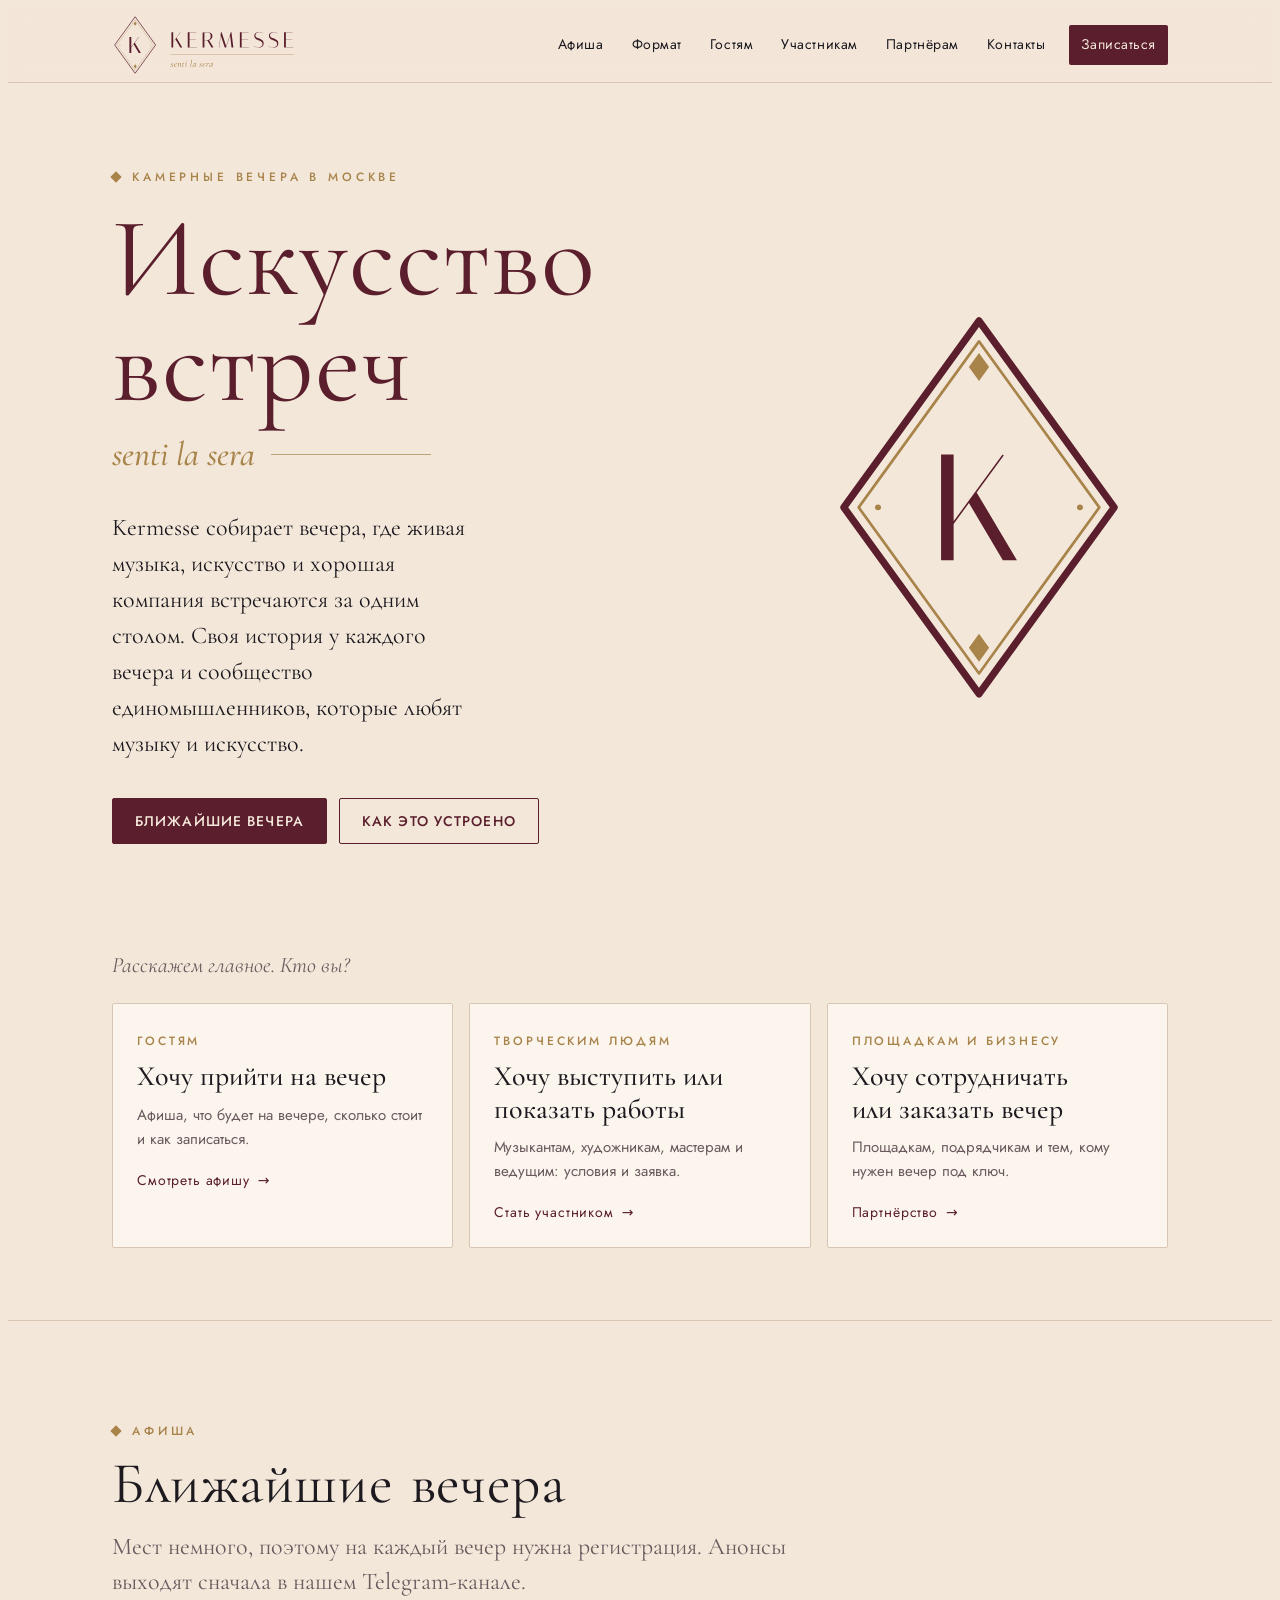
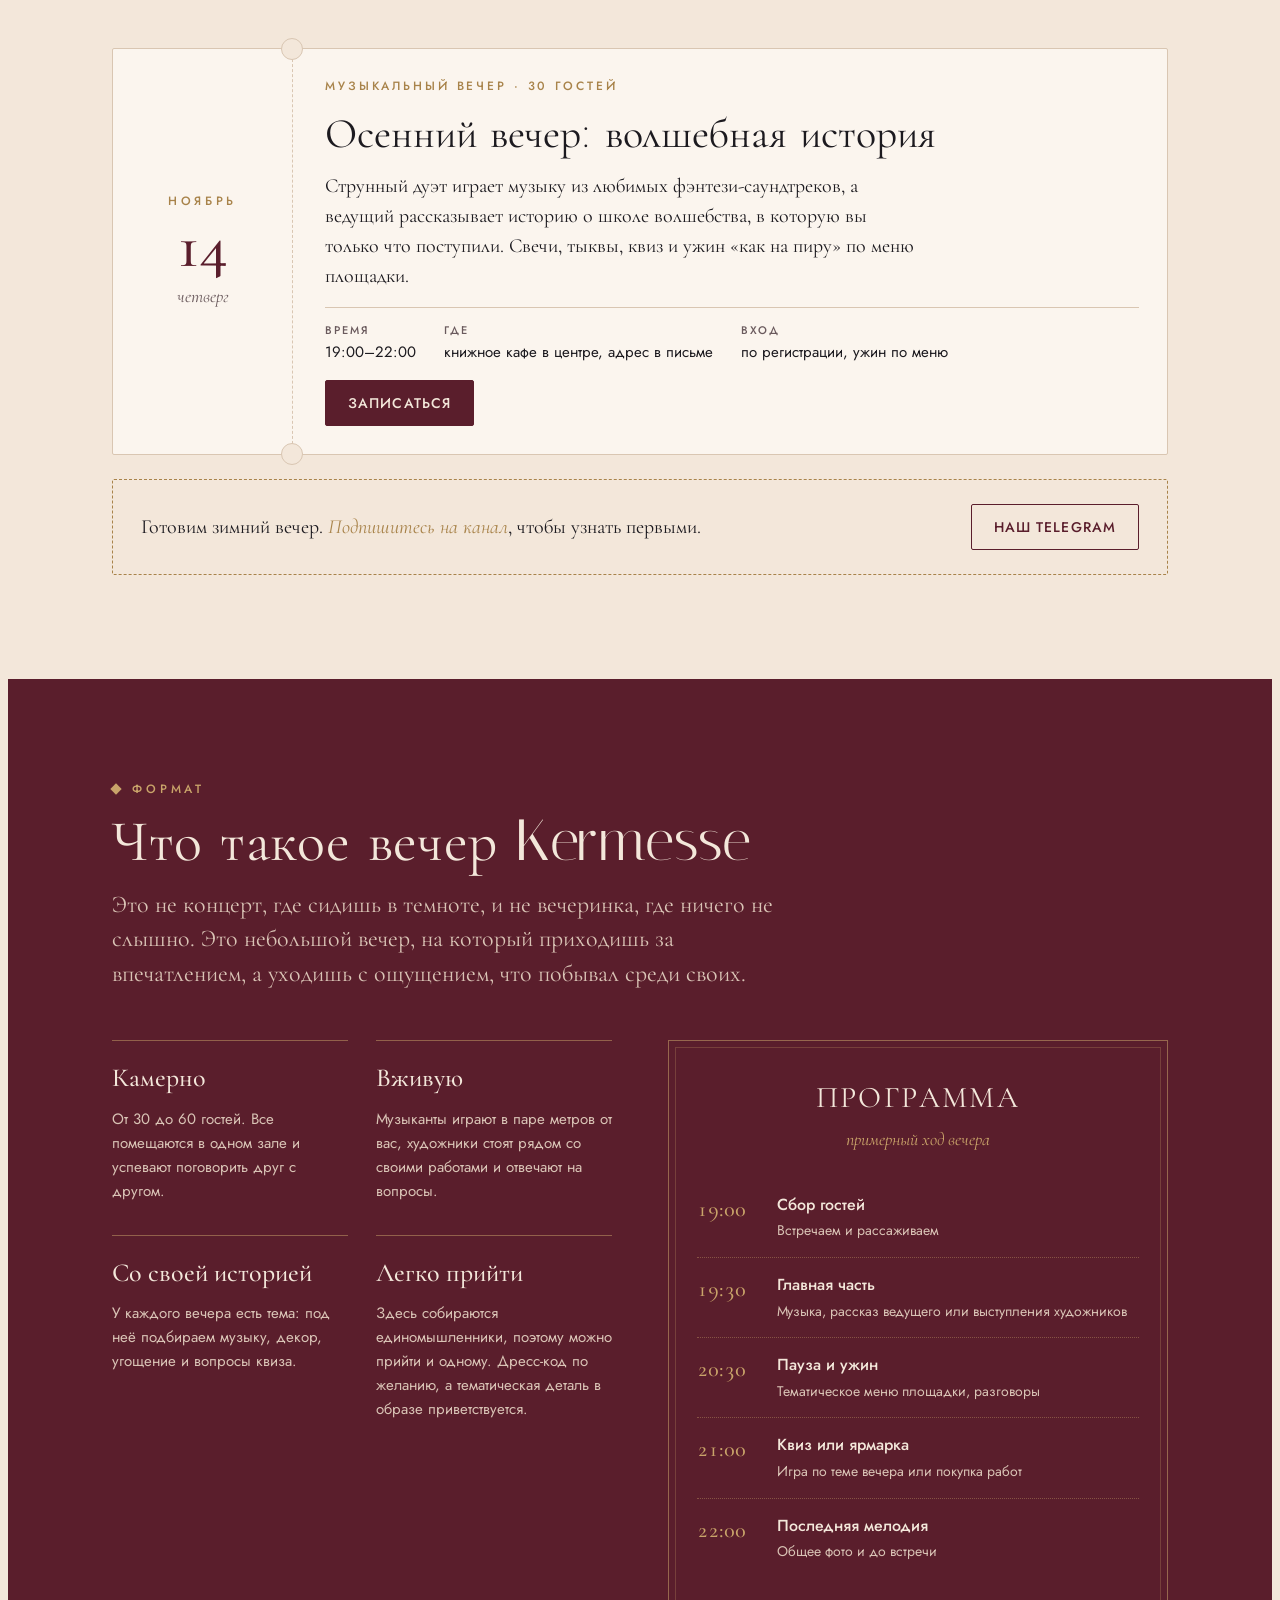
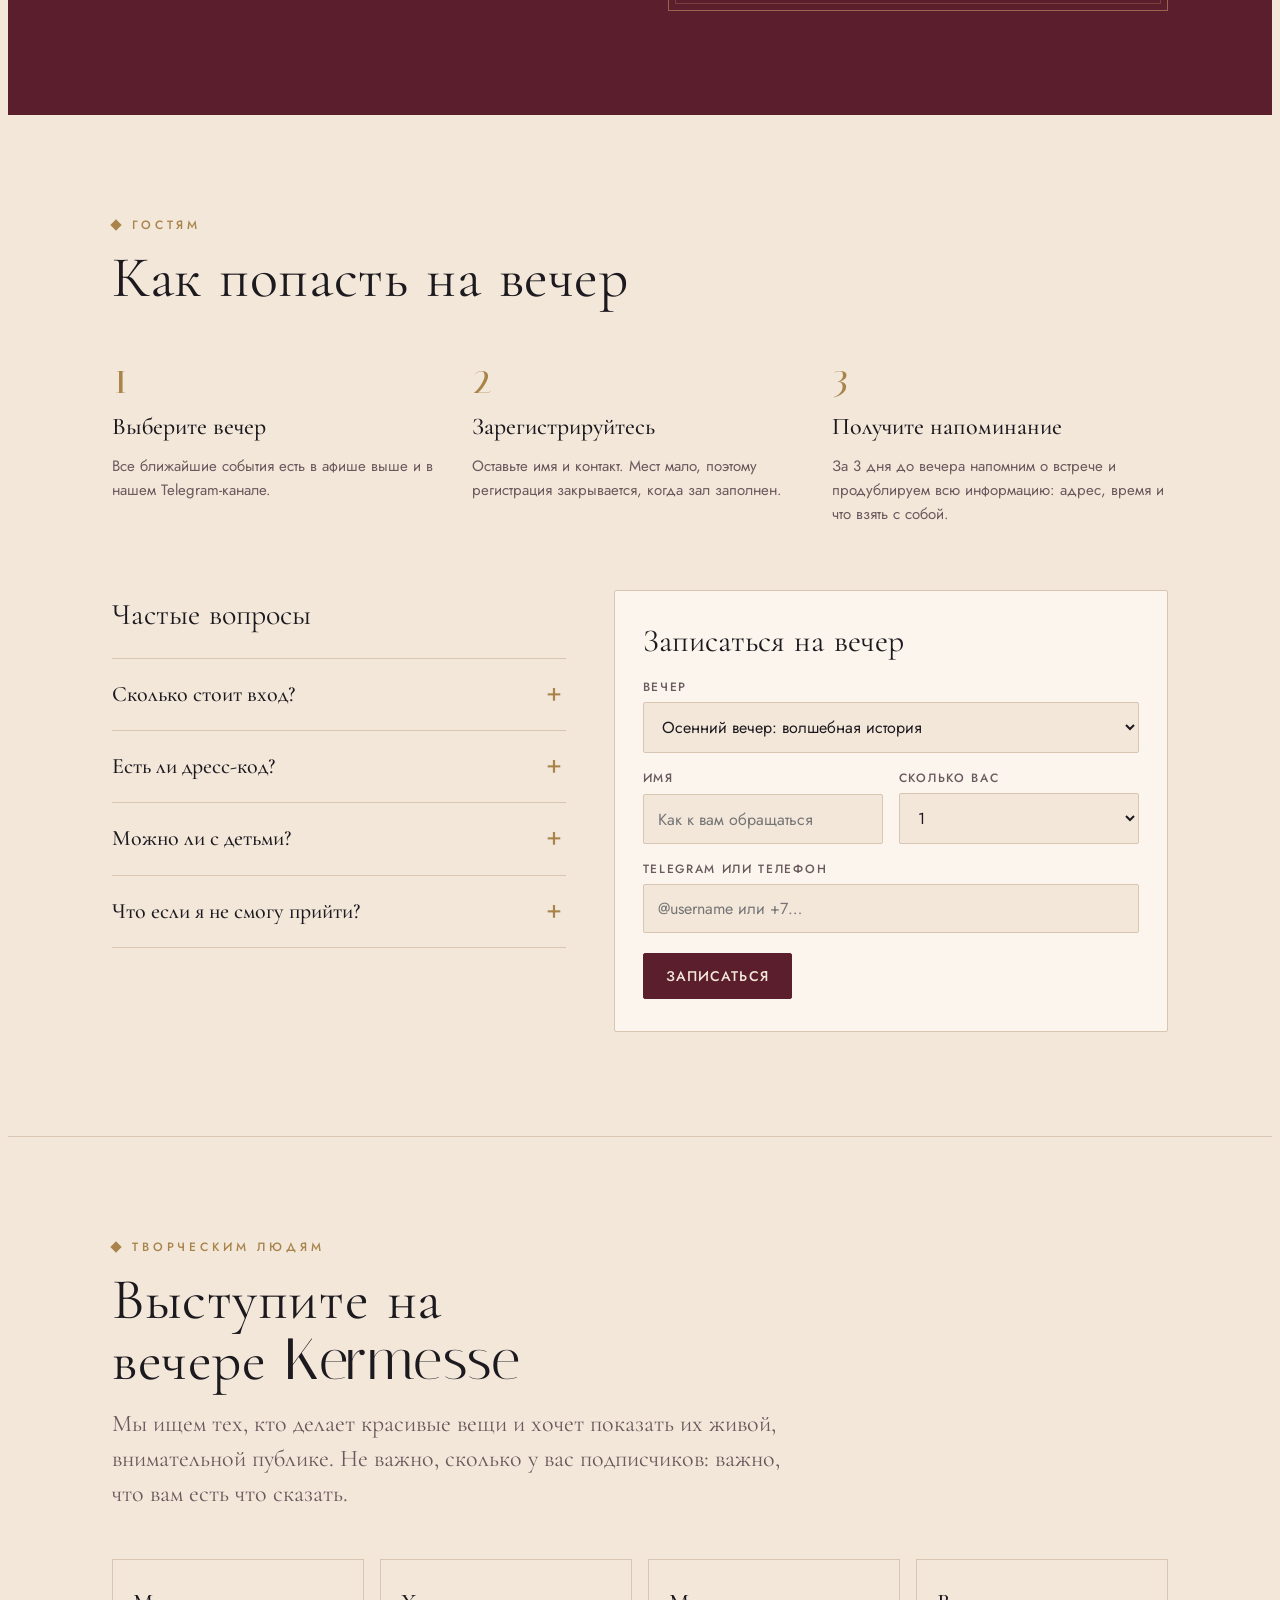
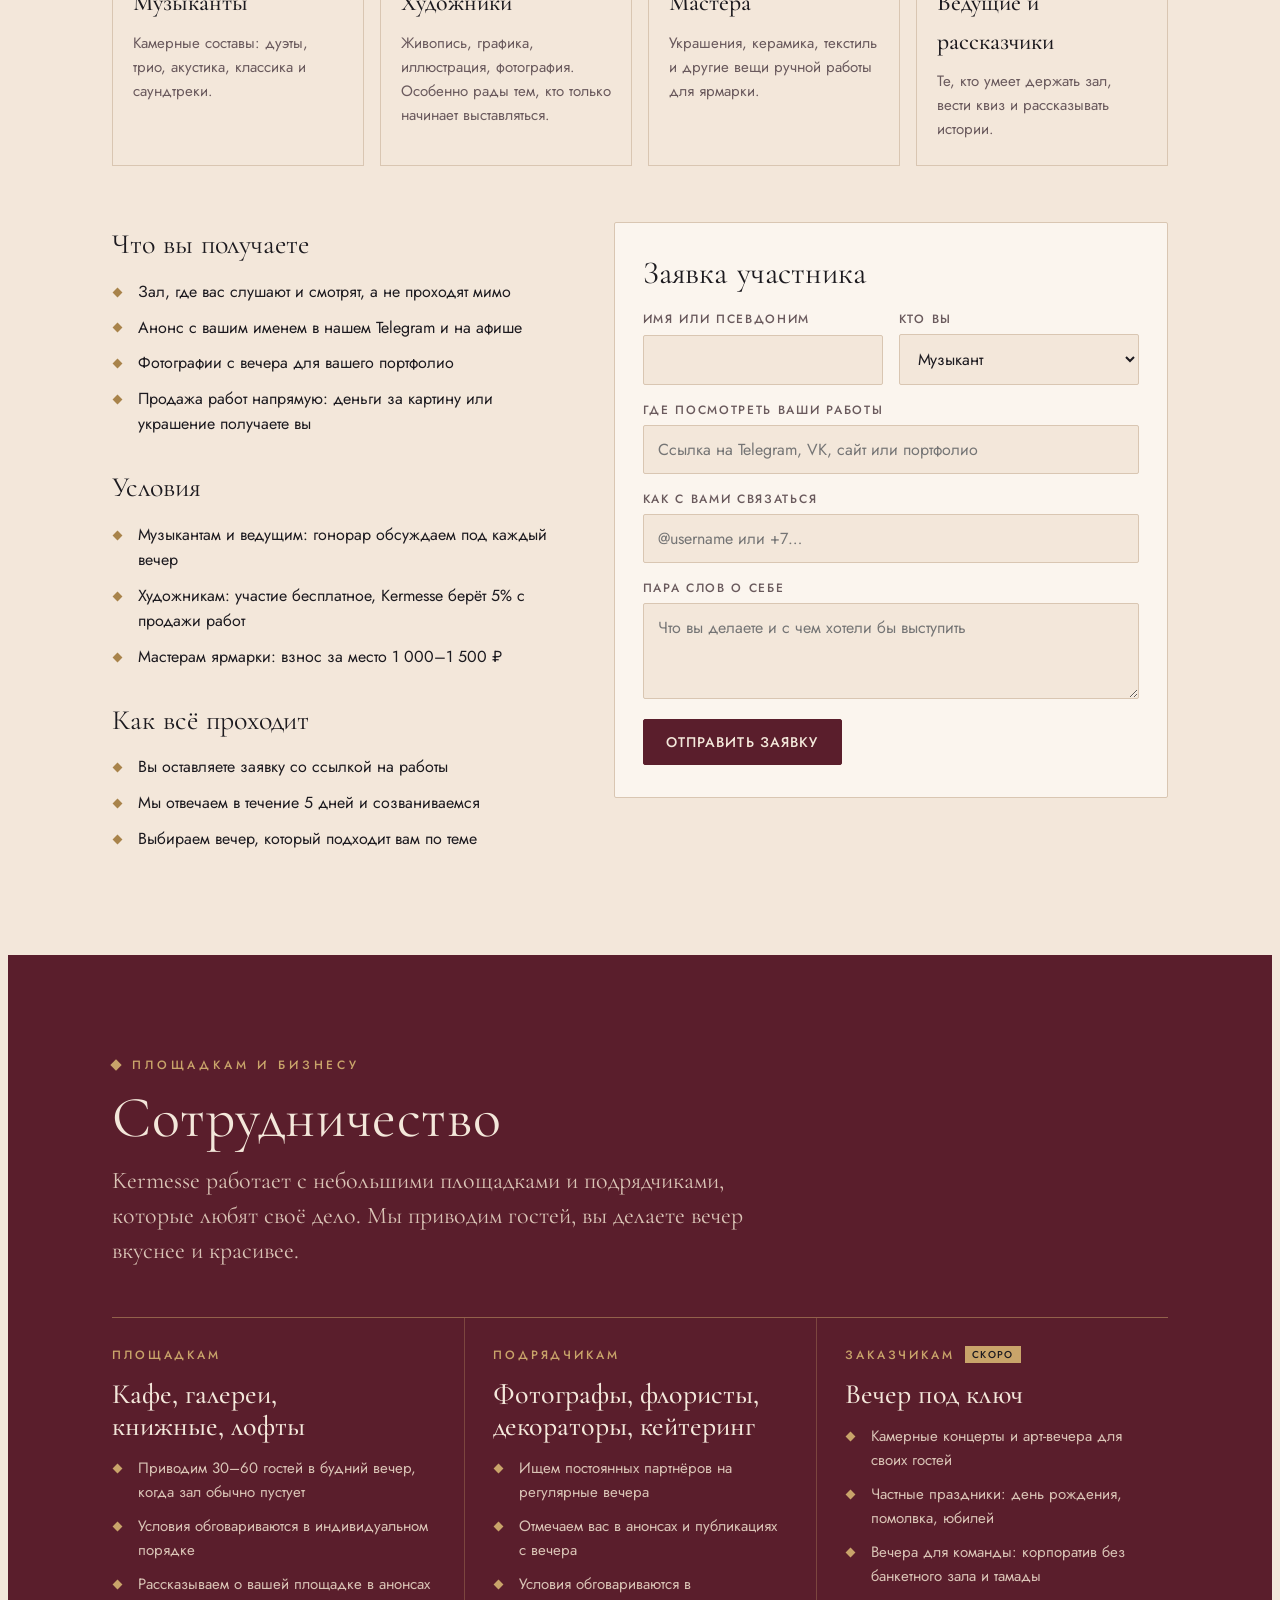
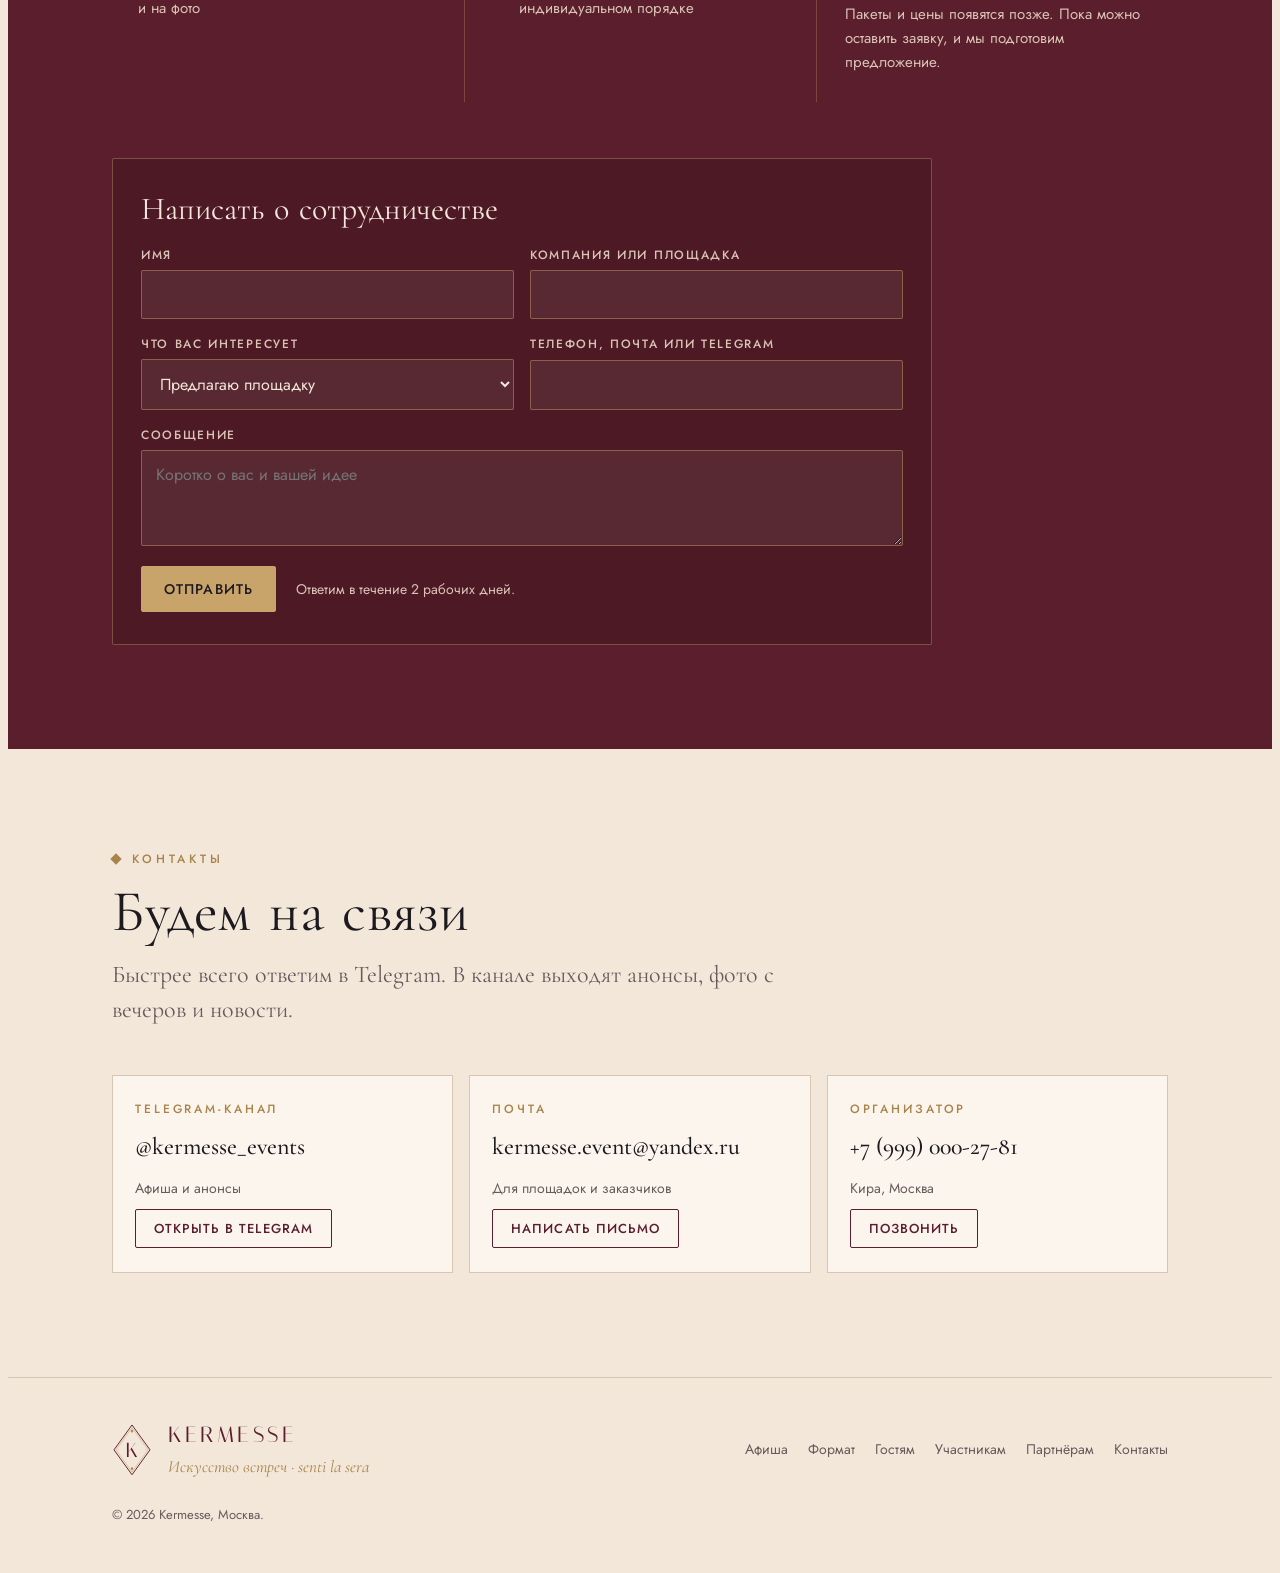
==== index.html @ 821df7b7 "Подключить домен kermesse.ru Co-Authored-By: Claude Opus 5.5 (1M context) <noreply@anthropic.com> Cl" ====
<!doctype html>
<html lang="ru">
<head>
<meta charset="utf-8">
<meta name="viewport" content="width=device-width, initial-scale=1, viewport-fit=cover">
<link rel="icon" type="image/png" href="favicon.png">
<link rel="apple-touch-icon" href="favicon.png">
<meta property="og:title" content="Kermesse — камерные вечера в Москве">
<meta property="og:description" content="Живая музыка, искусство и сообщество единомышленников. Искусство встреч.">
<meta property="og:image" content="https://kermesse.ru/favicon.png">
<link rel="canonical" href="https://kermesse.ru/">
<title>Kermesse — камерные вечера в Москве</title>
<meta name="description" content="Kermesse: камерные вечера музыки и искусства в Москве. Искусство встреч.">
<link rel="preconnect" href="https://fonts.googleapis.com">
<link rel="preconnect" href="https://fonts.gstatic.com" crossorigin>
<link rel="stylesheet" href="https://fonts.googleapis.com/css2?family=Italiana&family=Cormorant+Garamond:ital,wght@0,400;0,500;0,600;1,400;1,500&family=Jost:wght@400;500&display=swap">
<style>
/* Layout: printed evening programme. Champagne paper, bordo bands, gold hairlines; events as tickets; three "doors" for three audiences. */
:root {
  --bg: #F3E7DA;          /* шампань */
  --bg-raised: #FBF5EE;
  --fg: #1C1A1F;          /* графит */
  --muted: #6A5A5D;
  --line: #D9C6B2;
  --accent: #5A1E2C;      /* бордо */
  --accent-fg: #F3E7DA;
  --gold: #A8834A;        /* старое золото */
  --band-bg: #5A1E2C;
  --band-fg: #F3E7DA;
  --band-muted: #D9C3B5;
  --band-gold: #C9A46A;   /* светлое золото */
  --stub-bg: rgba(168, 131, 74, .16);
  --logo-main: #5A1E2C;
  --logo-gold: #A8834A;
  --focus: #A8834A;

  --f-display: "Italiana", "Cormorant Garamond", "Didot", "Bodoni 72", Georgia, serif;
  --f-serif: "Cormorant Garamond", "Garamond", Georgia, serif;
  --f-sans: "Jost", "Futura", "Avenir Next", system-ui, sans-serif;

  --wrap: 1120px;
  --radius: 2px;
}
@media (prefers-color-scheme: dark) {
  :root:not([data-theme="light"]) {
    --bg: #1C1A1F; --bg-raised: #252228; --fg: #F3E7DA; --muted: #B8AAA2; --line: #3B353B;
    --accent: #C9A46A; --accent-fg: #1C1A1F; --gold: #C9A46A;
    --band-bg: #4A1825; --band-fg: #F3E7DA; --band-muted: #D2BBAE; --band-gold: #C9A46A;
    --stub-bg: rgba(201, 164, 106, .16); --logo-main: #F3E7DA; --logo-gold: #C9A46A; --focus: #C9A46A;
    color-scheme: dark;
  }
}
:root[data-theme="dark"] {
  --bg: #1C1A1F; --bg-raised: #252228; --fg: #F3E7DA; --muted: #B8AAA2; --line: #3B353B;
  --accent: #C9A46A; --accent-fg: #1C1A1F; --gold: #C9A46A;
  --band-bg: #4A1825; --band-fg: #F3E7DA; --band-muted: #D2BBAE; --band-gold: #C9A46A;
  --stub-bg: rgba(201, 164, 106, .16); --logo-main: #F3E7DA; --logo-gold: #C9A46A; --focus: #C9A46A;
  color-scheme: dark;
}

* { box-sizing: border-box; }
html { scroll-behavior: smooth; scroll-padding-top: 84px; }
@media (prefers-reduced-motion: reduce) { html { scroll-behavior: auto; } }
body {
  background: var(--bg); color: var(--fg);
  font-family: var(--f-sans); font-size: 16px; line-height: 1.6;
  -webkit-font-smoothing: antialiased;
}
body::before { content: ""; position: fixed; inset: 0 0 auto; height: env(safe-area-inset-top, 0px); z-index: 10; background: var(--bg); }
a { color: inherit; }
:focus-visible { outline: 2px solid var(--focus); outline-offset: 3px; }
h1, h2, h3 { font-weight: 400; margin: 0; text-wrap: balance; }
p { margin: 0; }

.wrap {
  max-width: var(--wrap); margin: 0 auto;
  padding-left: max(16px, env(safe-area-inset-left, 0px));
  padding-right: max(16px, env(safe-area-inset-right, 0px));
}
@media (min-width: 720px) {
  .wrap { padding-left: max(32px, env(safe-area-inset-left, 0px)); padding-right: max(32px, env(safe-area-inset-right, 0px)); }
}

/* --- заглушки --- */
.stub { background: var(--stub-bg); border-bottom: 1px dashed var(--gold); padding: 0 .15em; }
.stub-tag {
  display: inline-block; font: 500 10px/1 var(--f-sans); letter-spacing: .14em; text-transform: uppercase;
  color: var(--gold); border: 1px dashed var(--gold); padding: 4px 6px 3px; vertical-align: middle; white-space: nowrap;
}

/* --- плашка макета --- */
.mock-note { background: var(--fg); color: var(--bg); font-size: 13px; }
.mock-note .wrap { padding-block: 8px; display: flex; gap: 8px 16px; flex-wrap: wrap; align-items: center; justify-content: center; text-align: center; }
.mock-note .stub { color: var(--bg); }

/* --- шапка --- */
.site-head {
  position: sticky; top: env(safe-area-inset-top, 0px); z-index: 20;
  background: color-mix(in srgb, var(--bg) 92%, transparent);
  backdrop-filter: blur(8px); -webkit-backdrop-filter: blur(8px);
  border-bottom: 1px solid var(--line);
}
.site-head .wrap { display: flex; align-items: center; justify-content: space-between; gap: 16px; padding-block: 6px; }
.brand { display: flex; align-items: center; gap: 12px; text-decoration: none; }
.brand .brand-logo { height: 62px; width: auto; display: block; flex: none; }
@media (max-width: 480px) { .brand .brand-logo { height: 50px; } }
.brand-word { font-family: var(--f-display); font-size: 20px; letter-spacing: .16em; color: var(--logo-main); }
.nav { display: flex; gap: 4px; align-items: center; }
.nav a {
  text-decoration: none; font-size: 14px; letter-spacing: .04em; padding: 8px 12px; color: var(--fg);
  border-bottom: 1px solid transparent;
}
.nav a:hover { border-bottom-color: var(--gold); }
.nav .nav-cta { background: var(--accent); color: var(--accent-fg); margin-left: 8px; border-radius: var(--radius); }
.nav .nav-cta:hover { border-bottom-color: transparent; filter: brightness(1.08); }
.nav-toggle {
  display: none; background: none; border: 1px solid var(--line); color: var(--fg);
  font: 500 13px var(--f-sans); letter-spacing: .1em; text-transform: uppercase; padding: 8px 12px; border-radius: var(--radius); cursor: pointer;
}
@media (max-width: 880px) {
  .nav-toggle { display: block; }
  .nav {
    display: none; position: absolute; left: 0; right: 0; top: 100%;
    flex-direction: column; align-items: stretch; gap: 0;
    background: var(--bg); border-bottom: 1px solid var(--line);
    padding: 8px max(16px, env(safe-area-inset-right, 0px)) 16px max(16px, env(safe-area-inset-left, 0px));
  }
  .nav.open { display: flex; }
  .nav a { padding: 12px 4px; border-bottom: 1px solid var(--line); font-size: 16px; }
  .nav .nav-cta { margin: 12px 0 0; text-align: center; border-bottom: 0; }
}

/* --- кнопки --- */
.btn {
  display: inline-flex; align-items: center; justify-content: center; gap: 8px;
  font: 500 14px/1 var(--f-sans); letter-spacing: .08em; text-transform: uppercase; text-decoration: none;
  padding: 15px 22px; border-radius: var(--radius); cursor: pointer; border: 1px solid var(--accent);
  background: var(--accent); color: var(--accent-fg); transition: filter .2s, background .2s;
}
.btn:hover { filter: brightness(1.1); }
.btn.ghost { background: transparent; color: var(--accent); }
.btn.ghost:hover { background: var(--stub-bg); filter: none; }
.band .btn { background: var(--band-gold); border-color: var(--band-gold); color: #1C1A1F; }
.band .btn.ghost { background: transparent; color: var(--band-fg); border-color: var(--band-gold); }

/* --- общие элементы секций --- */
section { padding-block: 72px; }
@media (min-width: 720px) { section { padding-block: 104px; } }
.eyebrow {
  display: flex; align-items: center; gap: 12px;
  font: 500 12px/1 var(--f-sans); letter-spacing: .32em; text-transform: uppercase; color: var(--gold);
}
.eyebrow::before { content: ""; width: 8px; height: 8px; background: currentColor; transform: rotate(45deg); flex: none; }
.band .eyebrow { color: var(--band-gold); }
.sec-head { display: grid; gap: 16px; max-width: 720px; margin-bottom: 48px; }
.sec-head h2 { font-family: var(--f-display); font-size: clamp(36px, 6vw, 58px); line-height: 1.05; letter-spacing: .01em; }
.lead { font-family: var(--f-serif); font-size: clamp(20px, 2.4vw, 24px); line-height: 1.45; color: var(--muted); max-width: 62ch; }
.band .lead { color: var(--band-muted); }
.band { background: var(--band-bg); color: var(--band-fg); }

/* --- герой --- */
.hero { padding-block: 56px 72px; position: relative; overflow: hidden; }
@media (min-width: 720px) { .hero { padding-block: 88px 104px; } }
.hero .wrap { display: grid; grid-template-columns: minmax(0, 1.25fr) minmax(0, .75fr); gap: 48px; align-items: center; }
@media (max-width: 800px) { .hero .wrap { grid-template-columns: minmax(0, 1fr); } .hero-mark { order: -1; max-width: 150px; } }
.hero h1 {
  font-family: var(--f-display); font-size: clamp(52px, 10vw, 112px); line-height: .95; letter-spacing: .01em; color: var(--logo-main);
}
.hero .sub {
  font-family: var(--f-serif); font-style: italic; font-weight: 500; font-size: clamp(24px, 3.2vw, 34px);
  color: var(--gold); margin-top: 12px; display: flex; align-items: center; gap: 16px;
}
.hero .sub::after { content: ""; height: 1px; background: var(--gold); flex: 1; max-width: 160px; opacity: .7; }
.hero .intro { margin-top: 28px; font-family: var(--f-serif); font-size: clamp(20px, 2.3vw, 24px); line-height: 1.5; max-width: 34ch; }
.hero .actions { display: flex; flex-wrap: wrap; gap: 12px; margin-top: 36px; }
.hero-mark { justify-self: center; width: 100%; max-width: 300px; }
.hero-mark svg { width: 100%; height: auto; display: block; }
.hero-mark .glow { animation: glow 4.5s ease-in-out infinite; transform-origin: center; }
@keyframes glow { 0%, 100% { opacity: 1; } 50% { opacity: .45; } }
@media (prefers-reduced-motion: reduce) { .hero-mark .glow { animation: none; } }
.since { text-align: center; font: 500 11px var(--f-sans); letter-spacing: .42em; text-transform: uppercase; color: var(--gold); margin-top: 8px; }

/* --- три двери --- */
.doors { padding-block: 0 72px; }
.doors-title { font-family: var(--f-serif); font-style: italic; font-size: 22px; color: var(--muted); margin-bottom: 20px; }
.door-grid { display: grid; grid-template-columns: repeat(3, minmax(0, 1fr)); gap: 16px; }
@media (max-width: 860px) { .door-grid { grid-template-columns: minmax(0, 1fr); } }
.door {
  display: grid; gap: 10px; align-content: start; text-decoration: none; padding: 28px 24px 24px;
  background: var(--bg-raised); border: 1px solid var(--line); border-radius: var(--radius);
  transition: border-color .2s, transform .2s;
}
.door:hover { border-color: var(--gold); transform: translateY(-2px); }
@media (prefers-reduced-motion: reduce) { .door:hover { transform: none; } }
.door .who { font: 500 12px var(--f-sans); letter-spacing: .24em; text-transform: uppercase; color: var(--gold); }
.door h3 { font-family: var(--f-serif); font-weight: 500; font-size: 28px; line-height: 1.15; }
.door p { color: var(--muted); font-size: 15px; }
.door .go { margin-top: 8px; font-size: 14px; letter-spacing: .06em; color: var(--accent); display: flex; align-items: center; gap: 8px; }
.door .go::after { content: "→"; transition: transform .2s; }
.door:hover .go::after { transform: translateX(4px); }

/* --- афиша --- */
.events { display: grid; gap: 24px; }
.ticket {
  display: grid; grid-template-columns: 180px minmax(0, 1fr); background: var(--bg-raised);
  border: 1px solid var(--line); border-radius: var(--radius); position: relative;
}
.ticket-date {
  border-right: 1px dashed var(--line); padding: 28px 20px; display: grid; align-content: center; justify-items: center; gap: 4px; text-align: center;
  position: relative;
}
.ticket-date::before, .ticket-date::after {
  content: ""; position: absolute; right: -11px; width: 20px; height: 20px; border-radius: 50%;
  background: var(--bg); border: 1px solid var(--line);
}
.ticket-date::before { top: -11px; } .ticket-date::after { bottom: -11px; }
.ticket-date .month { font: 500 12px var(--f-sans); letter-spacing: .3em; text-transform: uppercase; color: var(--gold); }
.ticket-date .day { font-family: var(--f-serif); font-weight: 500; font-size: 64px; line-height: 1; color: var(--logo-main); }
.ticket-date .wd { font-family: var(--f-serif); font-style: italic; font-size: 18px; color: var(--muted); }
.ticket-body { padding: 28px 28px 28px 32px; display: grid; gap: 16px; min-width: 0; }
.ticket-kind { font: 500 12px var(--f-sans); letter-spacing: .24em; text-transform: uppercase; color: var(--gold); display: flex; gap: 12px; flex-wrap: wrap; align-items: center; }
.ticket h3 { font-family: var(--f-display); font-size: clamp(30px, 4vw, 42px); line-height: 1.05; }
.ticket .desc { font-family: var(--f-serif); font-size: 20px; line-height: 1.5; max-width: 60ch; }
.facts { display: flex; flex-wrap: wrap; gap: 8px 28px; margin: 0; padding: 14px 0 0; border-top: 1px solid var(--line); }
.facts div { display: grid; gap: 2px; }
.facts dt { font: 500 11px var(--f-sans); letter-spacing: .18em; text-transform: uppercase; color: var(--muted); }
.facts dd { margin: 0; font-size: 15px; }
.ticket .actions { display: flex; flex-wrap: wrap; gap: 12px; align-items: center; }
@media (max-width: 640px) {
  .ticket { grid-template-columns: minmax(0, 1fr); }
  .ticket-date { border-right: 0; border-bottom: 1px dashed var(--line); grid-auto-flow: column; justify-content: start; gap: 12px; padding: 18px 20px; align-items: baseline; }
  .ticket-date::before, .ticket-date::after { right: auto; top: auto; bottom: -11px; }
  .ticket-date::before { left: -11px; } .ticket-date::after { right: -11px; }
  .ticket-date .day { font-size: 44px; }
  .ticket-body { padding: 22px 20px; }
}
.soon {
  display: flex; flex-wrap: wrap; gap: 16px 24px; align-items: center; justify-content: space-between;
  padding: 24px 28px; border: 1px dashed var(--gold); border-radius: var(--radius);
}
.soon p { font-family: var(--f-serif); font-size: 20px; }
.soon em { color: var(--gold); }

/* --- формат --- */
.format-grid { display: grid; grid-template-columns: minmax(0, 1fr) minmax(0, 1fr); gap: 56px; align-items: start; }
@media (max-width: 860px) { .format-grid { grid-template-columns: minmax(0, 1fr); gap: 48px; } }
.traits { display: grid; grid-template-columns: repeat(2, minmax(0, 1fr)); gap: 32px 28px; }
@media (max-width: 520px) { .traits { grid-template-columns: minmax(0, 1fr); } }
.trait { display: grid; gap: 8px; align-content: start; padding-top: 16px; border-top: 1px solid rgba(201, 164, 106, .5); }
.trait h3 { font-family: var(--f-serif); font-weight: 500; font-size: 26px; color: var(--band-fg); }
.trait p { color: var(--band-muted); font-size: 15px; }
.programme { border: 1px solid rgba(201, 164, 106, .55); padding: 32px 28px; position: relative; }
.programme::before { content: ""; position: absolute; inset: 6px; border: 1px solid rgba(201, 164, 106, .25); pointer-events: none; }
.programme h3 { font-family: var(--f-display); font-size: 30px; letter-spacing: .08em; text-align: center; color: var(--band-fg); }
.programme .hint { text-align: center; font-family: var(--f-serif); font-style: italic; color: var(--band-gold); margin: 4px 0 24px; font-size: 18px; }
.programme ol { list-style: none; margin: 0; padding: 0; display: grid; gap: 0; }
.programme li { display: grid; grid-template-columns: 64px minmax(0, 1fr); gap: 16px; padding: 14px 0; border-bottom: 1px dotted rgba(201, 164, 106, .4); }
.programme li:last-child { border-bottom: 0; }
.programme time { font-family: var(--f-serif); font-weight: 500; font-size: 22px; color: var(--band-gold); font-variant-numeric: tabular-nums; }
.programme b { font-weight: 500; display: block; }
.programme span { color: var(--band-muted); font-size: 14px; }

/* --- шаги и FAQ --- */
.steps { display: grid; grid-template-columns: repeat(3, minmax(0, 1fr)); gap: 24px; counter-reset: step; list-style: none; padding: 0; margin: 0 0 64px; }
@media (max-width: 760px) { .steps { grid-template-columns: minmax(0, 1fr); } }
.steps li { counter-increment: step; display: grid; gap: 8px; align-content: start; }
.steps li::before {
  content: counter(step); font-family: var(--f-display); font-size: 44px; line-height: 1; color: var(--gold);
}
.steps h3 { font-family: var(--f-serif); font-weight: 500; font-size: 24px; }
.steps p { color: var(--muted); font-size: 15px; }
.faq { display: grid; border-top: 1px solid var(--line); max-width: 820px; }
.faq details { border-bottom: 1px solid var(--line); }
.faq summary {
  cursor: pointer; list-style: none; padding: 18px 40px 18px 0; position: relative;
  font-family: var(--f-serif); font-weight: 500; font-size: 22px;
}
.faq summary::-webkit-details-marker { display: none; }
.faq summary::after { content: "+"; position: absolute; right: 4px; top: 14px; font: 400 26px var(--f-sans); color: var(--gold); transition: transform .2s; }
.faq details[open] summary::after { transform: rotate(45deg); }
.faq details p { padding: 0 0 20px; color: var(--muted); max-width: 64ch; }

/* --- формы --- */
.form-card { background: var(--bg-raised); border: 1px solid var(--line); border-radius: var(--radius); padding: 32px 28px; display: grid; gap: 20px; }
@media (max-width: 520px) { .form-card { padding: 24px 18px; } }
.band .form-card { background: rgba(0, 0, 0, .14); border-color: rgba(201, 164, 106, .4); }
.form-card h3 { font-family: var(--f-display); font-size: 32px; line-height: 1.1; }
.form-card .note { font-size: 14px; color: var(--muted); }
.band .form-card .note { color: var(--band-muted); }
.fields { display: grid; grid-template-columns: repeat(2, minmax(0, 1fr)); gap: 16px; }
@media (max-width: 560px) { .fields { grid-template-columns: minmax(0, 1fr); } }
.field { display: grid; gap: 6px; min-width: 0; }
.field.wide { grid-column: 1 / -1; }
.field label { font: 500 12px var(--f-sans); letter-spacing: .14em; text-transform: uppercase; color: var(--muted); }
.band .field label { color: var(--band-muted); }
.field input, .field select, .field textarea {
  width: 100%; font: 400 16px var(--f-sans); color: var(--fg); background: var(--bg);
  border: 1px solid var(--line); border-radius: var(--radius); padding: 12px 14px;
}
.band .field input, .band .field select, .band .field textarea { background: rgba(243, 231, 218, .08); color: var(--band-fg); border-color: rgba(201, 164, 106, .45); }
.band .field select option { color: #1C1A1F; }
.field textarea { min-height: 96px; resize: vertical; }
.field input:focus, .field select:focus, .field textarea:focus { outline: 2px solid var(--focus); outline-offset: 0; border-color: transparent; }
.form-done { font-family: var(--f-serif); font-size: 19px; padding: 14px 16px; border: 1px dashed var(--gold); }
.form-row { display: flex; flex-wrap: wrap; gap: 12px 20px; align-items: center; }

/* --- участникам --- */
.roles { display: grid; grid-template-columns: repeat(4, minmax(0, 1fr)); gap: 16px; margin-bottom: 56px; }
@media (max-width: 900px) { .roles { grid-template-columns: repeat(2, minmax(0, 1fr)); } }
@media (max-width: 480px) { .roles { grid-template-columns: minmax(0, 1fr); } }
.role { padding: 24px 20px; border: 1px solid var(--line); display: grid; gap: 8px; align-content: start; }
.role h3 { font-family: var(--f-serif); font-weight: 500; font-size: 24px; }
.role p { color: var(--muted); font-size: 15px; }
.split { display: grid; grid-template-columns: minmax(0, .9fr) minmax(0, 1.1fr); gap: 48px; align-items: start; }
@media (max-width: 900px) { .split { grid-template-columns: minmax(0, 1fr); } }
.terms { display: grid; gap: 28px; }
.terms h3 { font-family: var(--f-display); font-size: 28px; margin-bottom: 12px; }
.ticks { list-style: none; padding: 0; margin: 0; display: grid; gap: 10px; }
.ticks li { position: relative; padding-left: 26px; }
.ticks li::before { content: ""; position: absolute; left: 2px; top: .62em; width: 7px; height: 7px; background: var(--gold); transform: rotate(45deg); }

/* --- партнёрам --- */
.partner-grid { display: grid; grid-template-columns: repeat(3, minmax(0, 1fr)); gap: 0; margin-bottom: 56px; border-top: 1px solid rgba(201, 164, 106, .5); }
@media (max-width: 860px) { .partner-grid { grid-template-columns: minmax(0, 1fr); } }
.partner { padding: 28px 28px 28px 0; display: grid; gap: 14px; align-content: start; }
.partner + .partner { padding-left: 28px; border-left: 1px solid rgba(201, 164, 106, .3); }
@media (max-width: 860px) {
  .partner, .partner + .partner { padding: 28px 0; border-left: 0; border-bottom: 1px solid rgba(201, 164, 106, .3); }
}
.partner .who { font: 500 12px var(--f-sans); letter-spacing: .24em; text-transform: uppercase; color: var(--band-gold); display: flex; gap: 10px; flex-wrap: wrap; align-items: center; }
.partner h3 { font-family: var(--f-serif); font-weight: 500; font-size: 28px; line-height: 1.15; }
.partner p, .partner li { color: var(--band-muted); font-size: 15px; }
.partner .ticks li::before { background: var(--band-gold); }
.badge-soon { font: 500 10px/1 var(--f-sans); letter-spacing: .14em; text-transform: uppercase; color: #1C1A1F; background: var(--band-gold); padding: 4px 7px 3px; }

/* --- контакты --- */
.contacts { display: grid; grid-template-columns: repeat(3, minmax(0, 1fr)); gap: 16px; }
@media (max-width: 760px) { .contacts { grid-template-columns: minmax(0, 1fr); } }
.contact { border: 1px solid var(--line); padding: 24px 22px; display: grid; gap: 10px; align-content: start; background: var(--bg-raised); }
.contact .k { font: 500 12px var(--f-sans); letter-spacing: .24em; text-transform: uppercase; color: var(--gold); }
.contact .v { font-family: var(--f-serif); font-size: 24px; font-weight: 500; overflow-wrap: anywhere; text-decoration: none; color: var(--fg); }
.contact .v:hover { color: var(--accent); }
.contact .btn { justify-self: start; padding: 12px 18px; font-size: 13px; }
.contact p { color: var(--muted); font-size: 14px; }
.copy { justify-self: start; background: none; border: 1px solid var(--line); color: var(--fg); font: 500 12px var(--f-sans); letter-spacing: .1em; text-transform: uppercase; padding: 8px 12px; cursor: pointer; border-radius: var(--radius); }
.copy:hover { border-color: var(--gold); }

/* --- подвал --- */
.foot { border-top: 1px solid var(--line); }
.foot .wrap { padding-block: 40px; display: flex; flex-wrap: wrap; gap: 24px; justify-content: space-between; align-items: center; }
.foot-brand { display: flex; align-items: center; gap: 16px; }
.foot-brand svg { width: 40px; height: auto; }
.foot-brand .name { font-family: var(--f-display); font-size: 22px; letter-spacing: .16em; color: var(--logo-main); }
.foot-brand .tag { font-family: var(--f-serif); font-style: italic; color: var(--gold); font-size: 17px; }
.foot nav { display: flex; flex-wrap: wrap; gap: 4px 20px; font-size: 14px; }
.foot nav a { text-decoration: none; color: var(--muted); }
.foot nav a:hover { color: var(--fg); }
.foot small { color: var(--muted); font-size: 13px; width: 100%; }
</style>
</head>
<body>

<!-- Знак-ромб из фирстиля (kermesse-4-znak), цвета через переменные -->
<svg width="0" height="0" style="position:absolute" aria-hidden="true">
  <symbol id="znak" viewBox="94 38.5 324 435">
    <path d="M256,54.52 L402,256 L256,457.48 L110,256Z" fill="none" stroke="var(--logo-main)" stroke-width="7.68" stroke-linejoin="round"/>
    <path class="glow" d="M256,76.68 L385.94,256 L256,435.32 L126.06,256Z" fill="none" stroke="var(--logo-gold)" stroke-width="2.88" stroke-linejoin="round"/>
    <path d="M256,89.195 L266.95,104.306 L256,119.417 L245.05,104.306Z" fill="var(--logo-gold)"/>
    <path d="M256,392.583 L266.95,407.694 L256,422.805 L245.05,407.694Z" fill="var(--logo-gold)"/>
    <circle cx="146.94" cy="256" r="3.21" fill="var(--logo-gold)"/>
    <circle cx="365.06" cy="256" r="3.21" fill="var(--logo-gold)"/>
    <path d="M228.61 198.768V271.044L281.427 198.768L282.736 199.913L253.465 239.812L296.962 313.232H281.754L245.126 251.258L228.61 273.987V313.232H215.038V198.768Z" fill="var(--logo-main)"/>
  </symbol>
</svg>


<header class="site-head">
  <div class="wrap">
    <a class="brand" href="#top" aria-label="Kermesse, на главную">
      <svg xmlns="http://www.w3.org/2000/svg" viewBox="35.4 20.1 594.0 199.8" class="brand-logo" aria-hidden="true"><path d="M110,28.92 L176,120 L110,211.07999999999998 L44,120Z" fill="none" stroke="var(--logo-main)" stroke-width="2.40" stroke-linejoin="round"/><path d="M110,38.9388 L168.74,120 L110,201.06119999999999 L51.26,120Z" fill="none" stroke="var(--logo-gold)" stroke-width="0.90" stroke-linejoin="round"/><path d="M110,44.595 L114.95,51.426 L110,58.257000000000005 L105.05,51.426Z" fill="var(--logo-gold)"/><path d="M110,181.743 L114.95,188.57399999999998 L110,195.40499999999997 L105.05,188.57399999999998Z" fill="var(--logo-gold)"/><circle cx="60.70" cy="120" r="1.45" fill="var(--logo-gold)"/><circle cx="159.30" cy="120" r="1.45" fill="var(--logo-gold)"/><path d="M97.6184 94.12800000000001V126.80064000000002L121.49456 94.12800000000001L122.08591999999999 94.64544000000001L108.85424 112.68192000000002L128.51695999999998 145.872H121.6424L105.08431999999999 117.85632000000001L97.6184 128.1312V145.872H91.48304V94.12800000000001Z" fill="var(--logo-main)"/><path d="M232.71 79.0V109.94L255.32 79.0L255.88 79.49L243.35 96.57L261.97 128.0H255.46L239.78 101.47L232.71 111.2V128.0H226.9V79.0ZM307.33 79.0V79.69999999999999H285.28V100.69999999999999H305.71999999999997V101.4H285.28V127.3H308.87V128.0H279.46999999999997V79.0ZM327.41999999999996 79.56Q335.53999999999996 79.0 341.77 79.0Q359.06 79.0 359.06 90.55Q359.06 95.44999999999999 356.68 99.3Q354.3 103.15 348.49 104.41L362.49 128.0H355.97999999999996L342.26 104.83H333.22999999999996V128.0H327.41999999999996ZM341.77 79.69999999999999Q337.71 79.69999999999999 333.22999999999996 80.19V104.13H343.59Q353.46 103.71 353.46 90.69Q353.46 85.37 350.52 82.535Q347.58 79.69999999999999 341.77 79.69999999999999ZM381.25 128.0H380.34000000000003L386.43 79.0H388.74L403.44 124.29L418.07000000000005 79.0H420.38L426.47 128.0H420.66L415.83000000000004 88.8L403.16 128.0H398.75L385.94 89.28999999999999ZM475.33000000000004 79.0V79.69999999999999H453.28000000000003V100.69999999999999H473.72V101.4H453.28000000000003V127.3H476.87000000000006V128.0H447.47V79.0ZM521.25 81.94Q514.88 79.49 509.245 79.49Q503.61 79.49 500.46000000000004 81.87Q497.31000000000006 84.25 497.31000000000006 88.44999999999999Q497.31000000000006 93.56 502.63000000000005 96.36Q505.01000000000005 97.55 507.845 98.565Q510.68000000000006 99.58 513.5500000000001 100.84Q516.4200000000001 102.1 518.8000000000001 103.71Q521.1800000000001 105.32 522.6500000000001 108.155Q524.12 110.99 524.12 115.365Q524.12 119.74 521.6700000000001 122.82Q519.22 125.9 515.7550000000001 126.985Q512.2900000000001 128.07 507.67 128.07Q499.06000000000006 128.07 492.97 123.8L493.32000000000005 123.24Q495.63000000000005 125.06 499.30500000000006 126.215Q502.98 127.37 506.83000000000004 127.37Q512.5 127.37 516.5250000000001 124.745Q520.5500000000001 122.12 520.5500000000001 117.01Q520.5500000000001 111.41 515.23 108.25999999999999Q512.85 106.86 510.01500000000004 105.66999999999999Q507.18000000000006 104.47999999999999 504.31000000000006 103.185Q501.44000000000005 101.89 499.06000000000006 100.28Q493.74000000000007 96.78 493.74000000000007 90.34Q493.74000000000007 85.22999999999999 497.1700000000001 82.04499999999999Q500.6 78.85999999999999 507.495 78.85999999999999Q514.39 78.85999999999999 521.5300000000001 81.24ZM568.5 81.94Q562.13 79.49 556.495 79.49Q550.86 79.49 547.71 81.87Q544.56 84.25 544.56 88.44999999999999Q544.56 93.56 549.88 96.36Q552.26 97.55 555.095 98.565Q557.93 99.58 560.8 100.84Q563.67 102.1 566.05 103.71Q568.43 105.32 569.9 108.155Q571.37 110.99 571.37 115.365Q571.37 119.74 568.9200000000001 122.82Q566.47 125.9 563.005 126.985Q559.54 128.07 554.92 128.07Q546.31 128.07 540.22 123.8L540.5699999999999 123.24Q542.88 125.06 546.5550000000001 126.215Q550.23 127.37 554.0799999999999 127.37Q559.75 127.37 563.775 124.745Q567.8 122.12 567.8 117.01Q567.8 111.41 562.48 108.25999999999999Q560.1 106.86 557.265 105.66999999999999Q554.43 104.47999999999999 551.56 103.185Q548.6899999999999 101.89 546.31 100.28Q540.99 96.78 540.99 90.34Q540.99 85.22999999999999 544.4200000000001 82.04499999999999Q547.85 78.85999999999999 554.745 78.85999999999999Q561.64 78.85999999999999 568.78 81.24ZM617.78 79.0V79.69999999999999H595.73V100.69999999999999H616.17V101.4H595.73V127.3H619.3199999999999V128.0H589.92V79.0Z" fill="var(--logo-main)"/><rect x="224" y="150" width="397.8" height="1.1" fill="var(--logo-gold)"/><path d="M227.09 190.33Q225.89 190.33 225.01999999999998 189.76Q224.15 189.19 224.27 188.38Q224.33 187.9 224.645 187.66Q224.96 187.42 225.32 187.42Q225.77 187.42 226.01 187.75Q226.25 188.08 226.475 188.485Q226.7 188.89 227.075 189.22Q227.45 189.55 228.17 189.55Q228.89 189.55 229.31 189.145Q229.73 188.74 229.82 187.93Q229.97 187.0 229.55 186.325Q229.13 185.65 228.45499999999998 185.095Q227.78 184.54 227.12 183.985Q226.46 183.43 226.085 182.74Q225.71 182.05 225.89 181.09Q226.04 180.22 226.655 179.54500000000002Q227.27 178.87 228.155 178.495Q229.04 178.12 230.03 178.12Q231.2 178.12 231.95 178.57Q232.7 179.02 232.61 179.71Q232.52 180.19 232.19 180.43Q231.86 180.67 231.56 180.67Q231.02 180.67 230.765 180.385Q230.51 180.1 230.315 179.74Q230.12 179.38 229.805 179.11Q229.49 178.84 228.86 178.84Q228.32 178.84 227.93 179.14Q227.54 179.44 227.48 179.95Q227.33 180.82 227.735 181.48Q228.14 182.14 228.815 182.70999999999998Q229.49 183.28 230.16500000000002 183.865Q230.84 184.45 231.23000000000002 185.17Q231.62 185.89 231.47 186.85Q231.32 187.69 230.72 188.5Q230.12 189.31 229.19 189.82Q228.26 190.33 227.09 190.33ZM238.79000000000002 190.36Q237.14000000000001 190.36 236.21 189.52Q235.28 188.68 234.995 187.32999999999998Q234.71 185.98 234.98000000000002 184.45Q235.19000000000003 183.31 235.82000000000002 182.17000000000002Q236.45000000000002 181.03 237.38 180.1Q238.31 179.17 239.48000000000002 178.6Q240.65 178.03 241.97 178.03Q243.11 178.03 243.66500000000002 178.465Q244.22 178.9 244.13000000000002 179.65Q244.01000000000002 180.37 243.305 181.06Q242.60000000000002 181.75 241.49 182.29000000000002Q240.38000000000002 182.83 239.0 183.22000000000003Q237.62 183.61 236.18 183.76L236.24 183.37Q238.49 183.04 240.02 182.305Q241.55 181.57 241.79000000000002 180.28Q241.97 179.53 241.565 179.185Q241.16000000000003 178.84 240.56 178.84Q239.66000000000003 178.84 238.97000000000003 179.47Q238.28 180.1 237.83 181.14999999999998Q237.38000000000002 182.2 237.17000000000002 183.46Q236.87 185.08 237.11 186.385Q237.35000000000002 187.69 238.10000000000002 188.47Q238.85000000000002 189.25 240.11 189.25Q240.8 189.25 241.565 189.04000000000002Q242.33 188.83 243.05 188.26Q243.11 188.2 243.21500000000003 188.32Q243.32000000000002 188.44 243.26000000000002 188.53Q242.12 189.52 240.995 189.94Q239.87 190.36 238.79000000000002 190.36ZM255.5 190.27Q254.66 190.27 254.45 189.57999999999998Q254.23999999999998 188.89 254.51 187.33L255.38 182.56Q256.03999999999996 179.35 254.39 179.35Q253.45999999999998 179.35 252.44 180.565Q251.42 181.78 250.51999999999998 184.09Q249.61999999999998 186.4 249.01999999999998 189.73L248.6 189.7Q249.23 186.19 250.265 183.565Q251.29999999999998 180.94 252.66499999999996 179.485Q254.02999999999997 178.03 255.52999999999997 178.03Q256.82 178.03 257.27 178.95999999999998Q257.71999999999997 179.89 257.33 181.99L256.34 187.33Q256.19 188.23 256.34000000000003 188.605Q256.49 188.98 256.82 188.98Q257.15 188.98 257.615 188.62Q258.08 188.26 258.68 187.69Q258.77 187.57 258.89 187.69Q259.01 187.81 258.91999999999996 187.93Q257.96 189.04 257.15 189.655Q256.34 190.27 255.5 190.27ZM247.85 190.24Q247.36999999999998 190.24 247.20499999999998 190.18Q247.04 190.12 247.04 190.03Q247.04 189.94 247.20499999999998 189.25Q247.36999999999998 188.56 247.48999999999998 187.78L248.72 181.09Q249.01999999999998 179.41 248.23999999999998 179.41Q247.91 179.41 247.39999999999998 179.755Q246.89 180.1 246.26 180.73Q246.17 180.85 246.04999999999998 180.715Q245.92999999999998 180.58 246.01999999999998 180.49Q247.07 179.29 247.92499999999998 178.72Q248.77999999999997 178.15 249.58999999999997 178.15Q250.39999999999998 178.15 250.625 178.81Q250.85 179.47 250.57999999999998 180.94L249.01999999999998 189.73Q248.92999999999998 190.24 247.85 190.24ZM264.02 190.36Q263.39 190.36 262.835 190.135Q262.28 189.91 262.01 189.31Q261.74 188.71 261.91999999999996 187.6L263.18 180.82Q263.39 179.74 263.21 179.47Q263.03 179.2 262.15999999999997 179.2Q262.03999999999996 179.2 262.06999999999994 178.99Q262.09999999999997 178.78 262.19 178.78Q263.35999999999996 178.78 264.155 178.075Q264.95 177.37 265.31 176.38Q265.34 176.26 265.59499999999997 176.29Q265.84999999999997 176.32 265.82 176.41L263.96 186.82Q263.75 187.99 264.095 188.53Q264.44 189.07 265.37 189.07Q266.15 189.07 266.825 188.70999999999998Q267.5 188.35 268.15999999999997 187.81Q268.21999999999997 187.75 268.34 187.87Q268.46 187.99 268.4 188.05Q267.02 189.28 265.985 189.82Q264.95 190.36 264.02 190.36ZM268.4 179.8Q268.34 179.8 267.755 179.71Q267.16999999999996 179.62 266.375 179.54500000000002Q265.58 179.47 264.83 179.47L264.89 178.72Q265.72999999999996 178.72 266.615 178.66Q267.5 178.6 268.205 178.54Q268.90999999999997 178.48 269.18 178.48Q269.29999999999995 178.48 269.35999999999996 178.57Q269.41999999999996 178.66 269.39 178.78Q269.33 179.02 269.03 179.41000000000003Q268.72999999999996 179.8 268.4 179.8ZM273.38 190.27Q272.57 190.27 272.315 189.595Q272.06 188.92 272.39 187.33L273.62 181.09Q273.95 179.41 273.11 179.41Q272.78 179.41 272.27 179.755Q271.76 180.1 271.15999999999997 180.73Q271.07 180.85 270.935 180.715Q270.8 180.58 270.91999999999996 180.49Q271.96999999999997 179.29 272.80999999999995 178.72Q273.65 178.15 274.43 178.15Q275.27 178.15 275.51 178.81Q275.75 179.47 275.45 180.94L274.21999999999997 187.33Q274.03999999999996 188.23 274.18999999999994 188.605Q274.34 188.98 274.66999999999996 188.98Q275.0 188.98 275.495 188.635Q275.99 188.29 276.56 187.72Q276.68 187.6 276.79999999999995 187.735Q276.91999999999996 187.87 276.8 187.96Q275.84 189.1 275.015 189.685Q274.19 190.27 273.38 190.27ZM275.3 174.73Q274.64 174.73 274.265 174.37Q273.89 174.01 273.89 173.32Q273.89 172.69 274.265 172.32999999999998Q274.64 171.97 275.3 171.97Q275.99 171.97 276.35 172.32999999999998Q276.71 172.69 276.71 173.32Q276.71 174.73 275.3 174.73ZM289.13 190.27Q288.26 190.27 288.05 189.57999999999998Q287.84000000000003 188.89 288.11 187.33L291.02 171.7Q291.23 170.53 290.82500000000005 170.245Q290.42 169.96 289.1 170.62Q288.98 170.65 288.905 170.47Q288.83 170.29 288.95 170.26L293.06 168.25Q293.21 168.19 293.33 168.31Q293.45 168.43 293.42 168.49L289.97 187.33Q289.79 188.23 289.94000000000005 188.605Q290.09000000000003 188.98 290.42 188.98Q290.75 188.98 291.21500000000003 188.62Q291.68 188.26 292.28000000000003 187.69Q292.4 187.57 292.52 187.69Q292.64 187.81 292.52 187.93Q291.56 189.04 290.75 189.655Q289.94 190.27 289.13 190.27ZM296.90000000000003 190.39Q295.91 190.39 295.385 189.67Q294.86 188.95 295.07000000000005 187.27Q295.31 185.68 296.12 184.06Q296.93 182.44 298.08500000000004 181.06Q299.24 179.68 300.56000000000006 178.85500000000002Q301.88000000000005 178.03 303.08000000000004 178.03Q303.65000000000003 178.03 304.22 178.24Q304.79 178.45 305.19500000000005 178.915Q305.6 179.38 305.66 180.16L304.22 179.29Q304.64000000000004 179.23 305.15000000000003 178.79500000000002Q305.66 178.36 305.90000000000003 177.79Q305.96000000000004 177.7 306.125 177.745Q306.29 177.79 306.26000000000005 177.85L304.52000000000004 187.33Q304.22 188.98 304.91 188.98Q305.24 188.98 305.735 188.62Q306.23 188.26 306.8 187.69Q306.89000000000004 187.6 307.01000000000005 187.72Q307.13000000000005 187.84 307.04 187.93Q306.08000000000004 189.04 305.27000000000004 189.655Q304.46000000000004 190.27 303.68 190.27Q302.87 190.27 302.63 189.595Q302.39000000000004 188.92 302.66 187.33L303.38000000000005 183.13L303.92 182.62Q303.11 184.96 301.925 186.715Q300.74 188.47 299.43500000000006 189.43Q298.13000000000005 190.39 296.90000000000003 190.39ZM298.25 188.68Q299.06 188.68 299.9 188.065Q300.74 187.45 301.505 186.43Q302.27000000000004 185.41 302.82500000000005 184.20999999999998Q303.38000000000005 183.01 303.59000000000003 181.93Q303.83000000000004 180.73 303.39500000000004 179.96499999999997Q302.96000000000004 179.2 301.91 179.23Q300.92 179.23 299.93000000000006 180.07Q298.94000000000005 180.91 298.1600000000001 182.33499999999998Q297.38000000000005 183.76 297.11 185.59Q296.87 187.21 297.17 187.945Q297.47 188.68 298.25 188.68ZM319.48999999999995 190.33Q318.28999999999996 190.33 317.41999999999996 189.76Q316.54999999999995 189.19 316.66999999999996 188.38Q316.72999999999996 187.9 317.04499999999996 187.66Q317.35999999999996 187.42 317.71999999999997 187.42Q318.16999999999996 187.42 318.40999999999997 187.75Q318.65 188.08 318.875 188.485Q319.09999999999997 188.89 319.47499999999997 189.22Q319.84999999999997 189.55 320.57 189.55Q321.28999999999996 189.55 321.71 189.145Q322.13 188.74 322.21999999999997 187.93Q322.37 187.0 321.95 186.325Q321.53 185.65 320.85499999999996 185.095Q320.17999999999995 184.54 319.52 183.985Q318.85999999999996 183.43 318.48499999999996 182.74Q318.10999999999996 182.05 318.28999999999996 181.09Q318.44 180.22 319.05499999999995 179.54500000000002Q319.66999999999996 178.87 320.55499999999995 178.495Q321.44 178.12 322.42999999999995 178.12Q323.59999999999997 178.12 324.34999999999997 178.57Q325.09999999999997 179.02 325.01 179.71Q324.91999999999996 180.19 324.59 180.43Q324.26 180.67 323.96 180.67Q323.41999999999996 180.67 323.16499999999996 180.385Q322.90999999999997 180.1 322.715 179.74Q322.52 179.38 322.205 179.11Q321.89 178.84 321.26 178.84Q320.71999999999997 178.84 320.33 179.14Q319.94 179.44 319.88 179.95Q319.72999999999996 180.82 320.135 181.48Q320.53999999999996 182.14 321.215 182.70999999999998Q321.89 183.28 322.56499999999994 183.865Q323.23999999999995 184.45 323.63 185.17Q324.02 185.89 323.87 186.85Q323.71999999999997 187.69 323.12 188.5Q322.52 189.31 321.59 189.82Q320.65999999999997 190.33 319.48999999999995 190.33ZM331.19 190.36Q329.54 190.36 328.61 189.52Q327.68 188.68 327.395 187.32999999999998Q327.11 185.98 327.38 184.45Q327.59000000000003 183.31 328.22 182.17000000000002Q328.85 181.03 329.78000000000003 180.1Q330.71000000000004 179.17 331.88 178.6Q333.05 178.03 334.37 178.03Q335.51 178.03 336.065 178.465Q336.62 178.9 336.53000000000003 179.65Q336.41 180.37 335.70500000000004 181.06Q335.0 181.75 333.89 182.29000000000002Q332.78000000000003 182.83 331.40000000000003 183.22000000000003Q330.02000000000004 183.61 328.58000000000004 183.76L328.64000000000004 183.37Q330.89000000000004 183.04 332.4200000000001 182.305Q333.95000000000005 181.57 334.19 180.28Q334.37 179.53 333.96500000000003 179.185Q333.56 178.84 332.96000000000004 178.84Q332.06 178.84 331.37 179.47Q330.68 180.1 330.23 181.14999999999998Q329.78000000000003 182.2 329.57 183.46Q329.27000000000004 185.08 329.51 186.385Q329.75 187.69 330.5 188.47Q331.25 189.25 332.51 189.25Q333.20000000000005 189.25 333.96500000000003 189.04000000000002Q334.73 188.83 335.45000000000005 188.26Q335.51 188.2 335.615 188.32Q335.72 188.44 335.66 188.53Q334.52000000000004 189.52 333.39500000000004 189.94Q332.27000000000004 190.36 331.19 190.36ZM341.33000000000004 189.73 341.03000000000003 189.7Q341.3 188.29 341.72 186.7Q342.14000000000004 185.11 342.68000000000006 183.59500000000003Q343.22 182.08 343.85 180.85000000000002Q344.48 179.62 345.15500000000003 178.885Q345.83000000000004 178.15 346.55 178.15Q346.97 178.15 347.40500000000003 178.375Q347.84000000000003 178.6 348.11 178.99Q348.38 179.38 348.29 179.86Q348.23 180.25 347.94500000000005 180.51999999999998Q347.66 180.79 347.21000000000004 180.79Q346.76 180.79 346.505 180.55Q346.25 180.31 346.055 180.07Q345.86 179.83 345.53000000000003 179.83Q345.14000000000004 179.83 344.66 180.52Q344.18 181.21 343.67 182.32Q343.16 183.43 342.69500000000005 184.765Q342.23 186.1 341.87 187.405Q341.51000000000005 188.71 341.33000000000004 189.73ZM340.16 190.24Q339.68 190.24 339.53 190.18Q339.38 190.12 339.38 190.03Q339.38 189.94 339.545 189.22Q339.71000000000004 188.5 339.83000000000004 187.78L340.91 181.87Q341.09000000000003 180.88 341.045 180.37Q341.0 179.86 340.82000000000005 179.635Q340.64000000000004 179.41 340.37 179.41Q340.01000000000005 179.41 339.5450000000001 179.755Q339.08000000000004 180.1 338.6 180.55Q338.51000000000005 180.64 338.39000000000004 180.51999999999998Q338.27000000000004 180.4 338.36 180.31Q339.32 179.2 340.13 178.675Q340.94 178.15 341.72 178.15Q342.29 178.15 342.605 178.48000000000002Q342.92 178.81 342.96500000000003 179.59Q343.01000000000005 180.37 342.77000000000004 181.72L341.33000000000004 189.73Q341.24 190.24 340.16 190.24ZM350.78000000000003 190.39Q349.79 190.39 349.265 189.67Q348.74 188.95 348.95000000000005 187.27Q349.19 185.68 350.0 184.06Q350.81 182.44 351.96500000000003 181.06Q353.12 179.68 354.44000000000005 178.85500000000002Q355.76000000000005 178.03 356.96000000000004 178.03Q357.53000000000003 178.03 358.1 178.24Q358.67 178.45 359.07500000000005 178.915Q359.48 179.38 359.54 180.16L358.1 179.29Q358.52000000000004 179.23 359.03000000000003 178.79500000000002Q359.54 178.36 359.78000000000003 177.79Q359.84000000000003 177.7 360.005 177.745Q360.17 177.79 360.14000000000004 177.85L358.40000000000003 187.33Q358.1 188.98 358.79 188.98Q359.12 188.98 359.615 188.62Q360.11 188.26 360.68 187.69Q360.77000000000004 187.6 360.89000000000004 187.72Q361.01000000000005 187.84 360.92 187.93Q359.96000000000004 189.04 359.15000000000003 189.655Q358.34000000000003 190.27 357.56 190.27Q356.75 190.27 356.51 189.595Q356.27000000000004 188.92 356.54 187.33L357.26000000000005 183.13L357.8 182.62Q356.99 184.96 355.805 186.715Q354.62 188.47 353.31500000000005 189.43Q352.01000000000005 190.39 350.78000000000003 190.39ZM352.13 188.68Q352.94 188.68 353.78 188.065Q354.62 187.45 355.385 186.43Q356.15000000000003 185.41 356.70500000000004 184.20999999999998Q357.26000000000005 183.01 357.47 181.93Q357.71000000000004 180.73 357.27500000000003 179.96499999999997Q356.84000000000003 179.2 355.79 179.23Q354.8 179.23 353.81000000000006 180.07Q352.82000000000005 180.91 352.0400000000001 182.33499999999998Q351.26000000000005 183.76 350.99 185.59Q350.75 187.21 351.05 187.945Q351.35 188.68 352.13 188.68Z" fill="var(--logo-gold)"/></svg>

    </a>
    <button class="nav-toggle" id="navToggle" aria-expanded="false" aria-controls="nav">Меню</button>
    <nav class="nav" id="nav" aria-label="Разделы">
      <a href="#vechera">Афиша</a>
      <a href="#format">Формат</a>
      <a href="#gostyam">Гостям</a>
      <a href="#uchastnikam">Участникам</a>
      <a href="#partneram">Партнёрам</a>
      <a href="#kontakty">Контакты</a>
      <a class="nav-cta" href="#zapis">Записаться</a>
    </nav>
  </div>
</header>

<main id="top">

  <!-- ГЕРОЙ -->
  <section class="hero" aria-labelledby="heroTitle">
    <div class="wrap">
      <div>
        <div class="eyebrow">Камерные вечера в Москве</div>
        <h1 id="heroTitle" style="margin-top:20px">Искусство встреч</h1>
        <p class="sub">senti la sera</p>
        <p class="intro">Kermesse собирает вечера, где живая музыка, искусство и хорошая компания встречаются за одним столом. Своя история у каждого вечера и сообщество единомышленников, которые любят музыку и искусство.</p>
        <div class="actions">
          <a class="btn" href="#vechera">Ближайшие вечера</a>
          <a class="btn ghost" href="#format">Как это устроено</a>
        </div>
      </div>
      <div class="hero-mark">
        <svg viewBox="0 0 324 435" role="img" aria-label="Знак Kermesse: буква K в ромбе"><use href="#znak"/></svg>
      </div>
    </div>
  </section>

  <!-- ТРИ ДВЕРИ -->
  <div class="doors">
    <div class="wrap">
      <p class="doors-title">Расскажем главное. Кто вы?</p>
      <div class="door-grid">
        <a class="door" href="#vechera">
          <span class="who">Гостям</span>
          <h3>Хочу прийти на вечер</h3>
          <p>Афиша, что будет на вечере, сколько стоит и как записаться.</p>
          <span class="go">Смотреть афишу</span>
        </a>
        <a class="door" href="#uchastnikam">
          <span class="who">Творческим людям</span>
          <h3>Хочу выступить или показать работы</h3>
          <p>Музыкантам, художникам, мастерам и ведущим: условия и заявка.</p>
          <span class="go">Стать участником</span>
        </a>
        <a class="door" href="#partneram">
          <span class="who">Площадкам и бизнесу</span>
          <h3>Хочу сотрудничать или заказать вечер</h3>
          <p>Площадкам, подрядчикам и тем, кому нужен вечер под ключ.</p>
          <span class="go">Партнёрство</span>
        </a>
      </div>
    </div>
  </div>

  <!-- АФИША -->
  <section id="vechera" aria-labelledby="vecheraTitle" style="border-top:1px solid var(--line)">
    <div class="wrap">
      <div class="sec-head">
        <div class="eyebrow">Афиша</div>
        <h2 id="vecheraTitle">Ближайшие вечера</h2>
        <p class="lead">Мест немного, поэтому на каждый вечер нужна регистрация. Анонсы выходят сначала в нашем Telegram-канале.</p>
      </div>

      <div class="events">
        <article class="ticket" aria-labelledby="ev1">
          <div class="ticket-date">
            <span class="month">ноябрь</span>
            <span class="day">14</span>
            <span class="wd">четверг</span>
          </div>
          <div class="ticket-body">
            <div class="ticket-kind">Музыкальный вечер · 30 гостей</div>
            <h3 id="ev1">Осенний вечер: волшебная история</h3>
            <p class="desc">Струнный дуэт играет музыку из любимых фэнтези-саундтреков, а ведущий рассказывает историю о школе волшебства, в которую вы только что поступили. Свечи, тыквы, квиз и ужин «как на пиру» по меню площадки.</p>
            <dl class="facts">
              <div><dt>Время</dt><dd>19:00–22:00</dd></div>
              <div><dt>Где</dt><dd>книжное кафе в центре, адрес в письме</dd></div>
              <div><dt>Вход</dt><dd>по регистрации, ужин по меню</dd></div>
            </dl>
            <div class="actions">
              <a class="btn" href="#zapis" data-event="Осенний вечер: волшебная история">Записаться</a>
            </div>
          </div>
        </article>

        <div class="soon">
          <p>Готовим зимний вечер. <em>Подпишитесь на канал</em>, чтобы узнать первыми.</p>
          <a class="btn ghost" href="https://t.me/kermesse_events" target="_blank" rel="noopener">Наш Telegram</a>
        </div>
      </div>
    </div>
  </section>

  <!-- ФОРМАТ -->
  <section id="format" class="band" aria-labelledby="formatTitle">
    <div class="wrap">
      <div class="sec-head">
        <div class="eyebrow">Формат</div>
        <h2 id="formatTitle">Что такое вечер Kermesse</h2>
        <p class="lead">Это не концерт, где сидишь в темноте, и не вечеринка, где ничего не слышно. Это небольшой вечер, на который приходишь за впечатлением, а уходишь с ощущением, что побывал среди своих.</p>
      </div>
      <div class="format-grid">
        <div class="traits">
          <div class="trait">
            <h3>Камерно</h3>
            <p>От 30 до 60 гостей. Все помещаются в одном зале и успевают поговорить друг с другом.</p>
          </div>
          <div class="trait">
            <h3>Вживую</h3>
            <p>Музыканты играют в паре метров от вас, художники стоят рядом со своими работами и отвечают на вопросы.</p>
          </div>
          <div class="trait">
            <h3>Со своей историей</h3>
            <p>У каждого вечера есть тема: под неё подбираем музыку, декор, угощение и вопросы квиза.</p>
          </div>
          <div class="trait">
            <h3>Легко прийти</h3>
            <p>Здесь собираются единомышленники, поэтому можно прийти и одному. Дресс-код по желанию, а тематическая деталь в образе приветствуется.</p>
          </div>
        </div>
        <div class="programme">
          <h3>ПРОГРАММА</h3>
          <p class="hint">примерный ход вечера</p>
          <ol>
            <li><time>19:00</time><div><b>Сбор гостей</b><span>Встречаем и рассаживаем</span></div></li>
            <li><time>19:30</time><div><b>Главная часть</b><span>Музыка, рассказ ведущего или выступления художников</span></div></li>
            <li><time>20:30</time><div><b>Пауза и ужин</b><span>Тематическое меню площадки, разговоры</span></div></li>
            <li><time>21:00</time><div><b>Квиз или ярмарка</b><span>Игра по теме вечера или покупка работ</span></div></li>
            <li><time>22:00</time><div><b>Последняя мелодия</b><span>Общее фото и до встречи</span></div></li>
          </ol>
        </div>
      </div>
    </div>
  </section>

  <!-- ГОСТЯМ -->
  <section id="gostyam" aria-labelledby="gostyamTitle">
    <div class="wrap">
      <div class="sec-head">
        <div class="eyebrow">Гостям</div>
        <h2 id="gostyamTitle">Как попасть на вечер</h2>
      </div>
      <ol class="steps">
        <li><h3>Выберите вечер</h3><p>Все ближайшие события есть в афише выше и в нашем Telegram-канале.</p></li>
        <li><h3>Зарегистрируйтесь</h3><p>Оставьте имя и контакт. Мест мало, поэтому регистрация закрывается, когда зал заполнен.</p></li>
        <li><h3>Получите напоминание</h3><p>За 3 дня до вечера напомним о встрече и продублируем всю информацию: адрес, время и что взять с собой.</p></li>
      </ol>

      <div class="split">
        <div>
          <h3 style="font-family:var(--f-display);font-size:30px;margin-bottom:20px">Частые вопросы</h3>
          <div class="faq">
            <details>
              <summary>Сколько стоит вход?</summary>
              <p>Зависит от вечера, цена всегда указана в афише. На часть вечеров вход свободный по регистрации.</p>
            </details>
            <details>
              <summary>Есть ли дресс-код?</summary>
              <p>Строгого нет. Приходите в том, в чём вам удобно и красиво. Если хочется, добавьте деталь по теме вечера: шарф, брошь, цвет.</p>
            </details>
            <details>
              <summary>Можно ли с детьми?</summary>
              <p>Наши вечера рассчитаны на гостей от 16 лет. Если у вечера другие правила, мы пишем об этом в афише.</p>
            </details>
            <details>
              <summary>Что если я не смогу прийти?</summary>
              <p>Напишите нам хотя бы за день, и мы отдадим ваше место гостю из листа ожидания.</p>
            </details>
          </div>
        </div>

        <form class="form-card" id="zapis" data-form="guest" novalidate>
          <h3>Записаться на вечер</h3>
          <div class="fields">
            <div class="field wide">
              <label for="g-event">Вечер</label>
              <select id="g-event" name="event">
                <option>Осенний вечер: волшебная история</option>
              </select>
            </div>
            <div class="field">
              <label for="g-name">Имя</label>
              <input id="g-name" name="name" autocomplete="name" placeholder="Как к вам обращаться">
            </div>
            <div class="field">
              <label for="g-count">Сколько вас</label>
              <select id="g-count" name="count"><option>1</option><option>2</option><option>3</option><option>4</option></select>
            </div>
            <div class="field wide">
              <label for="g-contact">Telegram или телефон</label>
              <input id="g-contact" name="contact" placeholder="@username или +7…">
            </div>
          </div>
          <div class="form-row">
            <button class="btn" type="submit">Записаться</button>
          </div>
          <p class="form-done" hidden role="status"></p>
        </form>
      </div>
    </div>
  </section>

  <!-- УЧАСТНИКАМ -->
  <section id="uchastnikam" aria-labelledby="uchTitle" style="border-top:1px solid var(--line)">
    <div class="wrap">
      <div class="sec-head">
        <div class="eyebrow">Творческим людям</div>
        <h2 id="uchTitle">Выступите на вечере Kermesse</h2>
        <p class="lead">Мы ищем тех, кто делает красивые вещи и хочет показать их живой, внимательной публике. Не важно, сколько у вас подписчиков: важно, что вам есть что сказать.</p>
      </div>

      <div class="roles">
        <div class="role"><h3>Музыканты</h3><p>Камерные составы: дуэты, трио, акустика, классика и саундтреки.</p></div>
        <div class="role"><h3>Художники</h3><p>Живопись, графика, иллюстрация, фотография. Особенно рады тем, кто только начинает выставляться.</p></div>
        <div class="role"><h3>Мастера</h3><p>Украшения, керамика, текстиль и другие вещи ручной работы для ярмарки.</p></div>
        <div class="role"><h3>Ведущие и рассказчики</h3><p>Те, кто умеет держать зал, вести квиз и рассказывать истории.</p></div>
      </div>

      <div class="split">
        <div class="terms">
          <div>
            <h3>Что вы получаете</h3>
            <ul class="ticks">
              <li>Зал, где вас слушают и смотрят, а не проходят мимо</li>
              <li>Анонс с вашим именем в нашем Telegram и на афише</li>
              <li>Фотографии с вечера для вашего портфолио</li>
              <li>Продажа работ напрямую: деньги за картину или украшение получаете вы</li>
            </ul>
          </div>
          <div>
            <h3>Условия</h3>
            <ul class="ticks">
              <li>Музыкантам и ведущим: гонорар обсуждаем под каждый вечер</li>
              <li>Художникам: участие бесплатное, Kermesse берёт 5% с продажи работ</li>
              <li>Мастерам ярмарки: взнос за место 1&nbsp;000–1&nbsp;500&nbsp;₽</li>
            </ul>
          </div>
          <div>
            <h3>Как всё проходит</h3>
            <ol class="ticks" style="counter-reset:none">
              <li>Вы оставляете заявку со ссылкой на работы</li>
              <li>Мы отвечаем в течение 5 дней и созваниваемся</li>
              <li>Выбираем вечер, который подходит вам по теме</li>
            </ol>
          </div>
        </div>

        <form class="form-card" data-form="artist" novalidate>
          <h3>Заявка участника</h3>
          <div class="fields">
            <div class="field">
              <label for="a-name">Имя или псевдоним</label>
              <input id="a-name" name="name" autocomplete="name">
            </div>
            <div class="field">
              <label for="a-role">Кто вы</label>
              <select id="a-role" name="role">
                <option>Музыкант</option><option>Художник</option><option>Мастер хендмейда</option><option>Ведущий, рассказчик</option><option>Другое</option>
              </select>
            </div>
            <div class="field wide">
              <label for="a-link">Где посмотреть ваши работы</label>
              <input id="a-link" name="link" placeholder="Ссылка на Telegram, VK, сайт или портфолио">
            </div>
            <div class="field wide">
              <label for="a-contact">Как с вами связаться</label>
              <input id="a-contact" name="contact" placeholder="@username или +7…">
            </div>
            <div class="field wide">
              <label for="a-msg">Пара слов о себе</label>
              <textarea id="a-msg" name="msg" placeholder="Что вы делаете и с чем хотели бы выступить"></textarea>
            </div>
          </div>
          <div class="form-row">
            <button class="btn" type="submit">Отправить заявку</button>
          </div>
          <p class="form-done" hidden role="status"></p>
        </form>
      </div>
    </div>
  </section>

  <!-- ПАРТНЁРАМ -->
  <section id="partneram" class="band" aria-labelledby="partTitle">
    <div class="wrap">
      <div class="sec-head">
        <div class="eyebrow">Площадкам и бизнесу</div>
        <h2 id="partTitle">Сотрудничество</h2>
        <p class="lead">Kermesse работает с небольшими площадками и подрядчиками, которые любят своё дело. Мы приводим гостей, вы делаете вечер вкуснее и красивее.</p>
      </div>

      <div class="partner-grid">
        <div class="partner">
          <span class="who">Площадкам</span>
          <h3>Кафе, галереи, книжные, лофты</h3>
          <ul class="ticks">
            <li>Приводим 30–60 гостей в будний вечер, когда зал обычно пустует</li>
            <li>Условия обговариваются в индивидуальном порядке</li>
            <li>Рассказываем о вашей площадке в анонсах и на фото</li>
          </ul>
        </div>
        <div class="partner">
          <span class="who">Подрядчикам</span>
          <h3>Фотографы, флористы, декораторы, кейтеринг</h3>
          <ul class="ticks">
            <li>Ищем постоянных партнёров на регулярные вечера</li>
            <li>Отмечаем вас в анонсах и публикациях с вечера</li>
            <li>Условия обговариваются в индивидуальном порядке</li>
          </ul>
        </div>
        <div class="partner">
          <span class="who">Заказчикам <span class="badge-soon">скоро</span></span>
          <h3>Вечер под ключ</h3>
          <ul class="ticks">
            <li>Камерные концерты и арт-вечера для своих гостей</li>
            <li>Частные праздники: день рождения, помолвка, юбилей</li>
            <li>Вечера для команды: корпоратив без банкетного зала и тамады</li>
          </ul>
          <p>Пакеты и цены появятся позже. Пока можно оставить заявку, и мы подготовим предложение.</p>
        </div>
      </div>

      <form class="form-card" data-form="partner" novalidate style="max-width:820px">
        <h3>Написать о сотрудничестве</h3>
        <div class="fields">
          <div class="field">
            <label for="p-name">Имя</label>
            <input id="p-name" name="name" autocomplete="name">
          </div>
          <div class="field">
            <label for="p-org">Компания или площадка</label>
            <input id="p-org" name="org" autocomplete="organization">
          </div>
          <div class="field">
            <label for="p-kind">Что вас интересует</label>
            <select id="p-kind" name="kind">
              <option>Предлагаю площадку</option><option>Я подрядчик</option><option>Хочу заказать вечер</option><option>Другое</option>
            </select>
          </div>
          <div class="field">
            <label for="p-contact">Телефон, почта или Telegram</label>
            <input id="p-contact" name="contact">
          </div>
          <div class="field wide">
            <label for="p-msg">Сообщение</label>
            <textarea id="p-msg" name="msg" placeholder="Коротко о вас и вашей идее"></textarea>
          </div>
        </div>
        <div class="form-row">
          <button class="btn" type="submit">Отправить</button>
          <span class="note">Ответим в течение 2 рабочих дней.</span>
        </div>
        <p class="form-done" hidden role="status"></p>
      </form>
    </div>
  </section>

  <!-- КОНТАКТЫ -->
  <section id="kontakty" aria-labelledby="kontTitle">
    <div class="wrap">
      <div class="sec-head">
        <div class="eyebrow">Контакты</div>
        <h2 id="kontTitle">Будем на связи</h2>
        <p class="lead">Быстрее всего ответим в Telegram. В канале выходят анонсы, фото с вечеров и новости.</p>
      </div>
      <div class="contacts">
        <div class="contact">
          <span class="k">Telegram-канал</span>
          <a class="v" href="https://t.me/kermesse_events" target="_blank" rel="noopener">@kermesse_events</a>
          <p>Афиша и анонсы</p>
          <a class="btn ghost" href="https://t.me/kermesse_events" target="_blank" rel="noopener">Открыть в Telegram</a>
        </div>
        <div class="contact">
          <span class="k">Почта</span>
          <a class="v" href="mailto:kermesse.event@yandex.ru">kermesse.event@yandex.ru</a>
          <p>Для площадок и заказчиков</p>
          <a class="btn ghost" href="mailto:kermesse.event@yandex.ru">Написать письмо</a>
        </div>
        <div class="contact">
          <span class="k">Организатор</span>
          <a class="v" href="tel:+79990002781">+7 (999) 000-27-81</a>
          <p>Кира, Москва</p>
          <a class="btn ghost" href="tel:+79990002781">Позвонить</a>
        </div>
      </div>
    </div>
  </section>
</main>

<footer class="foot">
  <div class="wrap">
    <div class="foot-brand">
      <svg viewBox="0 0 324 435" aria-hidden="true"><use href="#znak"/></svg>
      <div>
        <div class="name">KERMESSE</div>
        <div class="tag">Искусство встреч · senti la sera</div>
      </div>
    </div>
    <nav aria-label="Разделы в подвале">
      <a href="#vechera">Афиша</a><a href="#format">Формат</a><a href="#gostyam">Гостям</a><a href="#uchastnikam">Участникам</a><a href="#partneram">Партнёрам</a><a href="#kontakty">Контакты</a>
    </nav>
    <small>© 2026 Kermesse, Москва.</small>
  </div>
</footer>

<script>
(function () {
  var nav = document.getElementById('nav');
  var toggle = document.getElementById('navToggle');
  toggle.addEventListener('click', function () {
    var open = nav.classList.toggle('open');
    toggle.setAttribute('aria-expanded', open ? 'true' : 'false');
    toggle.textContent = open ? 'Закрыть' : 'Меню';
  });
  nav.addEventListener('click', function (e) {
    if (e.target.tagName === 'A') { nav.classList.remove('open'); toggle.setAttribute('aria-expanded', 'false'); toggle.textContent = 'Меню'; }
  });

  // «Записаться» в карточке вечера выбирает этот вечер в форме
  document.querySelectorAll('[data-event]').forEach(function (a) {
    a.addEventListener('click', function () { document.getElementById('g-event').value = a.getAttribute('data-event'); });
  });

  var messages = {
    guest: 'Готово! В макете запись никуда не отправляется. На настоящем сайте гость получит подтверждение, а вы увидите заявку в Telegram или на почте.',
    artist: 'Спасибо! Это макет, поэтому заявка не отправилась. На настоящем сайте она придёт вам в Telegram или на почту.',
    partner: 'Спасибо! Это макет, поэтому сообщение не отправилось. На настоящем сайте оно придёт вам на почту.'
  };
  document.querySelectorAll('form[data-form]').forEach(function (f) {
    f.addEventListener('submit', function (e) {
      e.preventDefault();
      var done = f.querySelector('.form-done');
      done.textContent = messages[f.getAttribute('data-form')];
      done.hidden = false;
    });
  });

})();
</script>
</body>
</html>
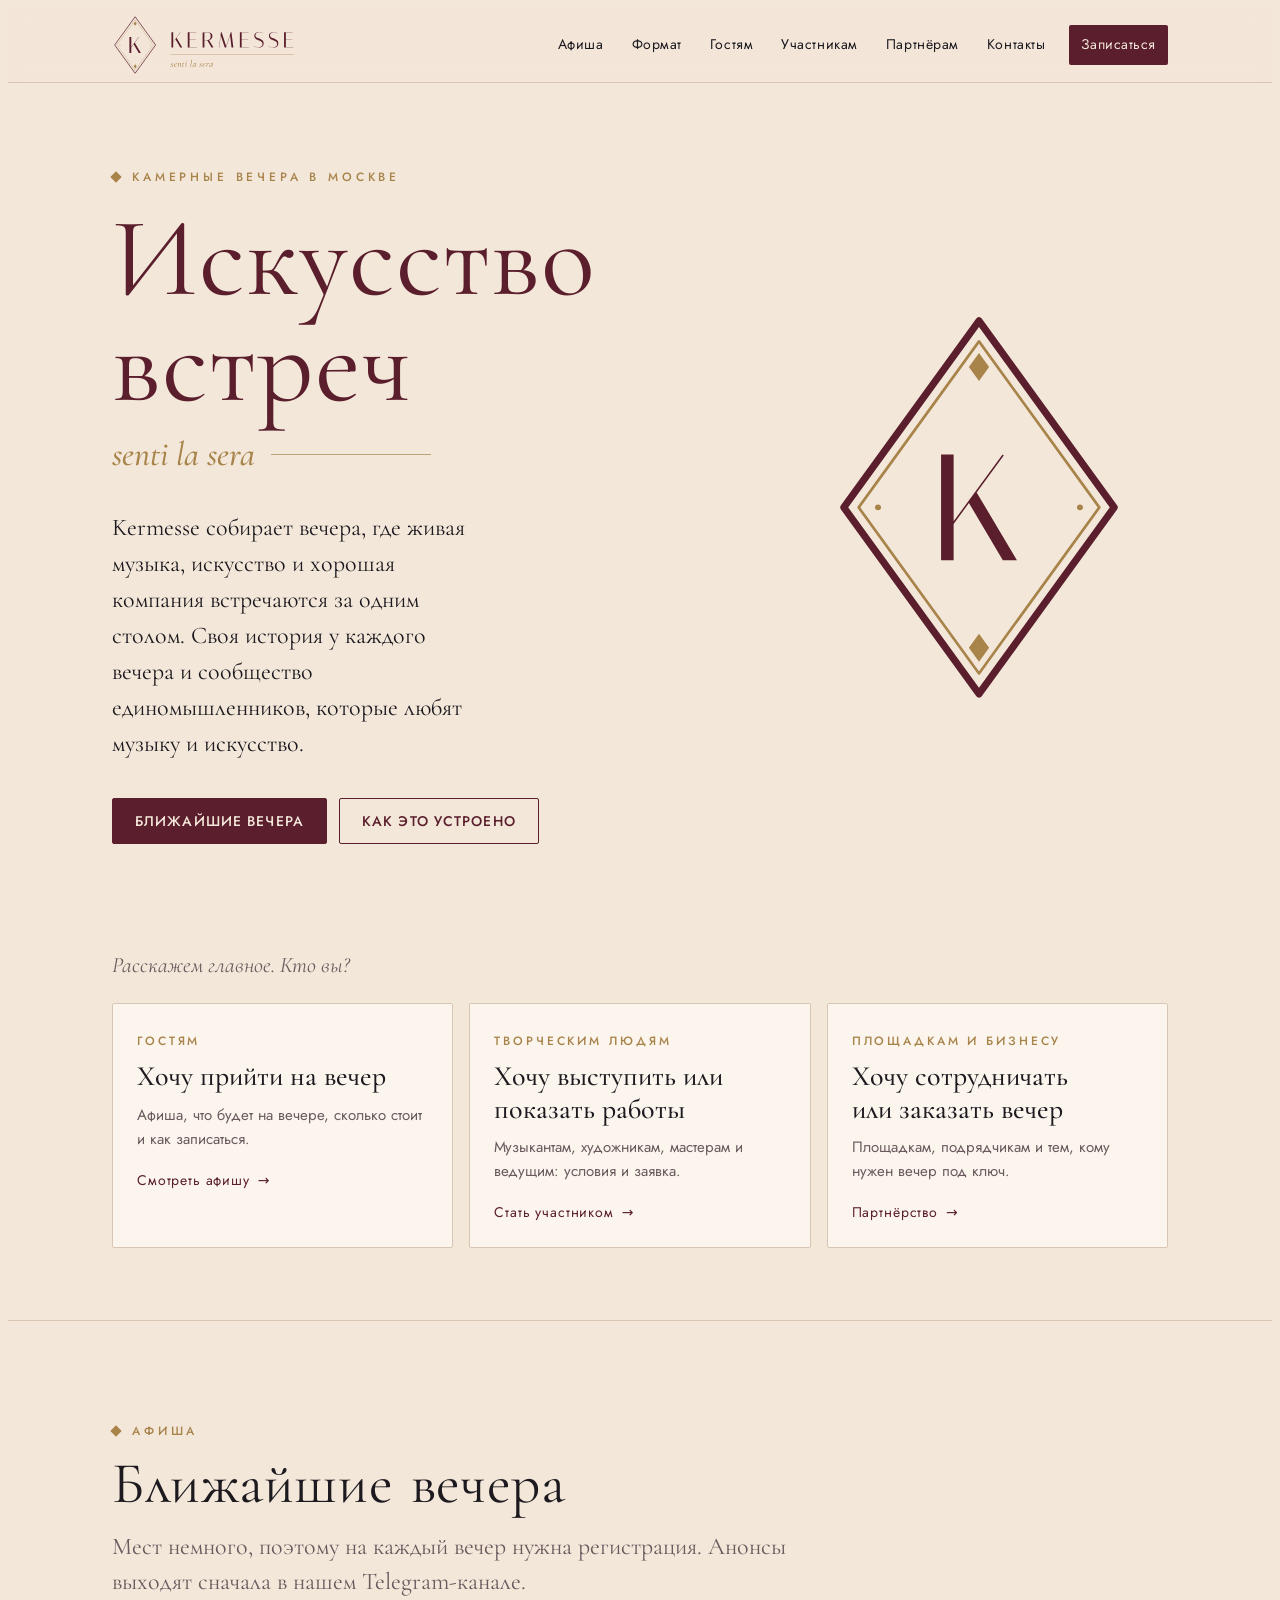
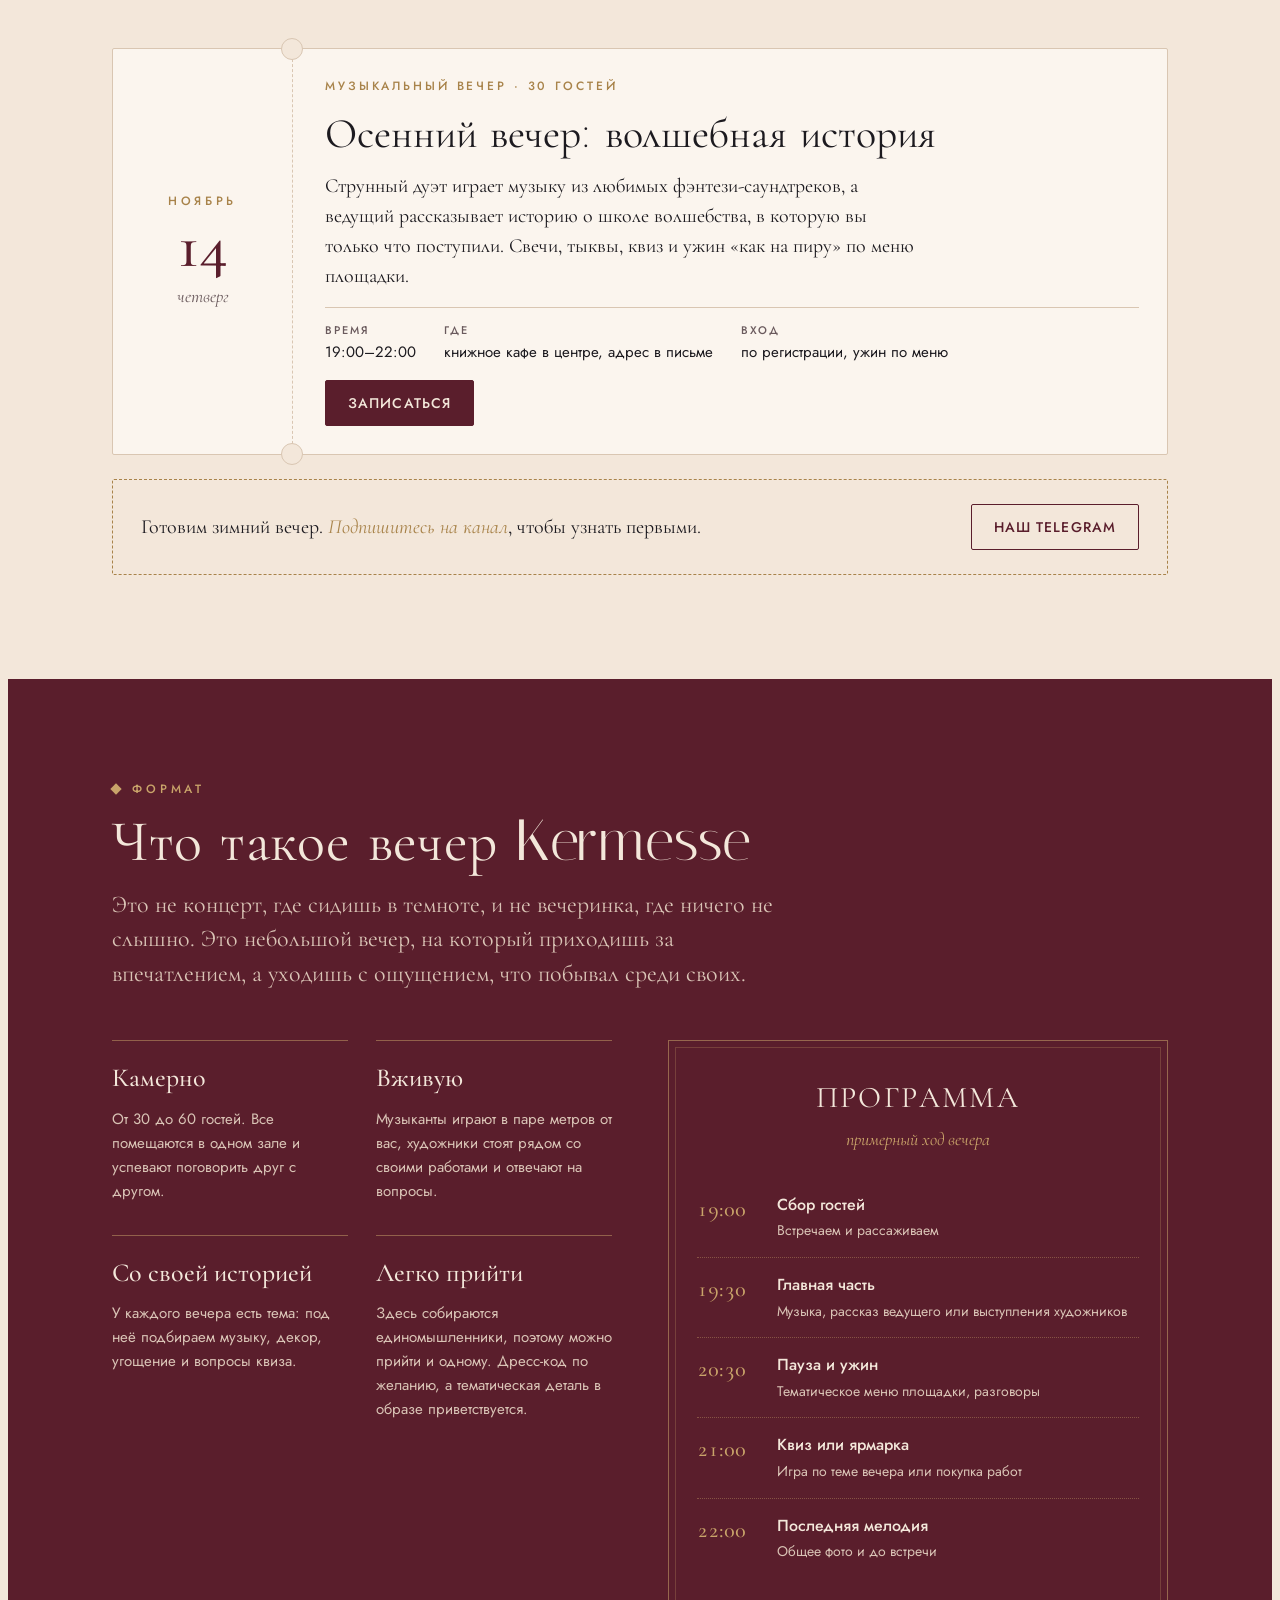
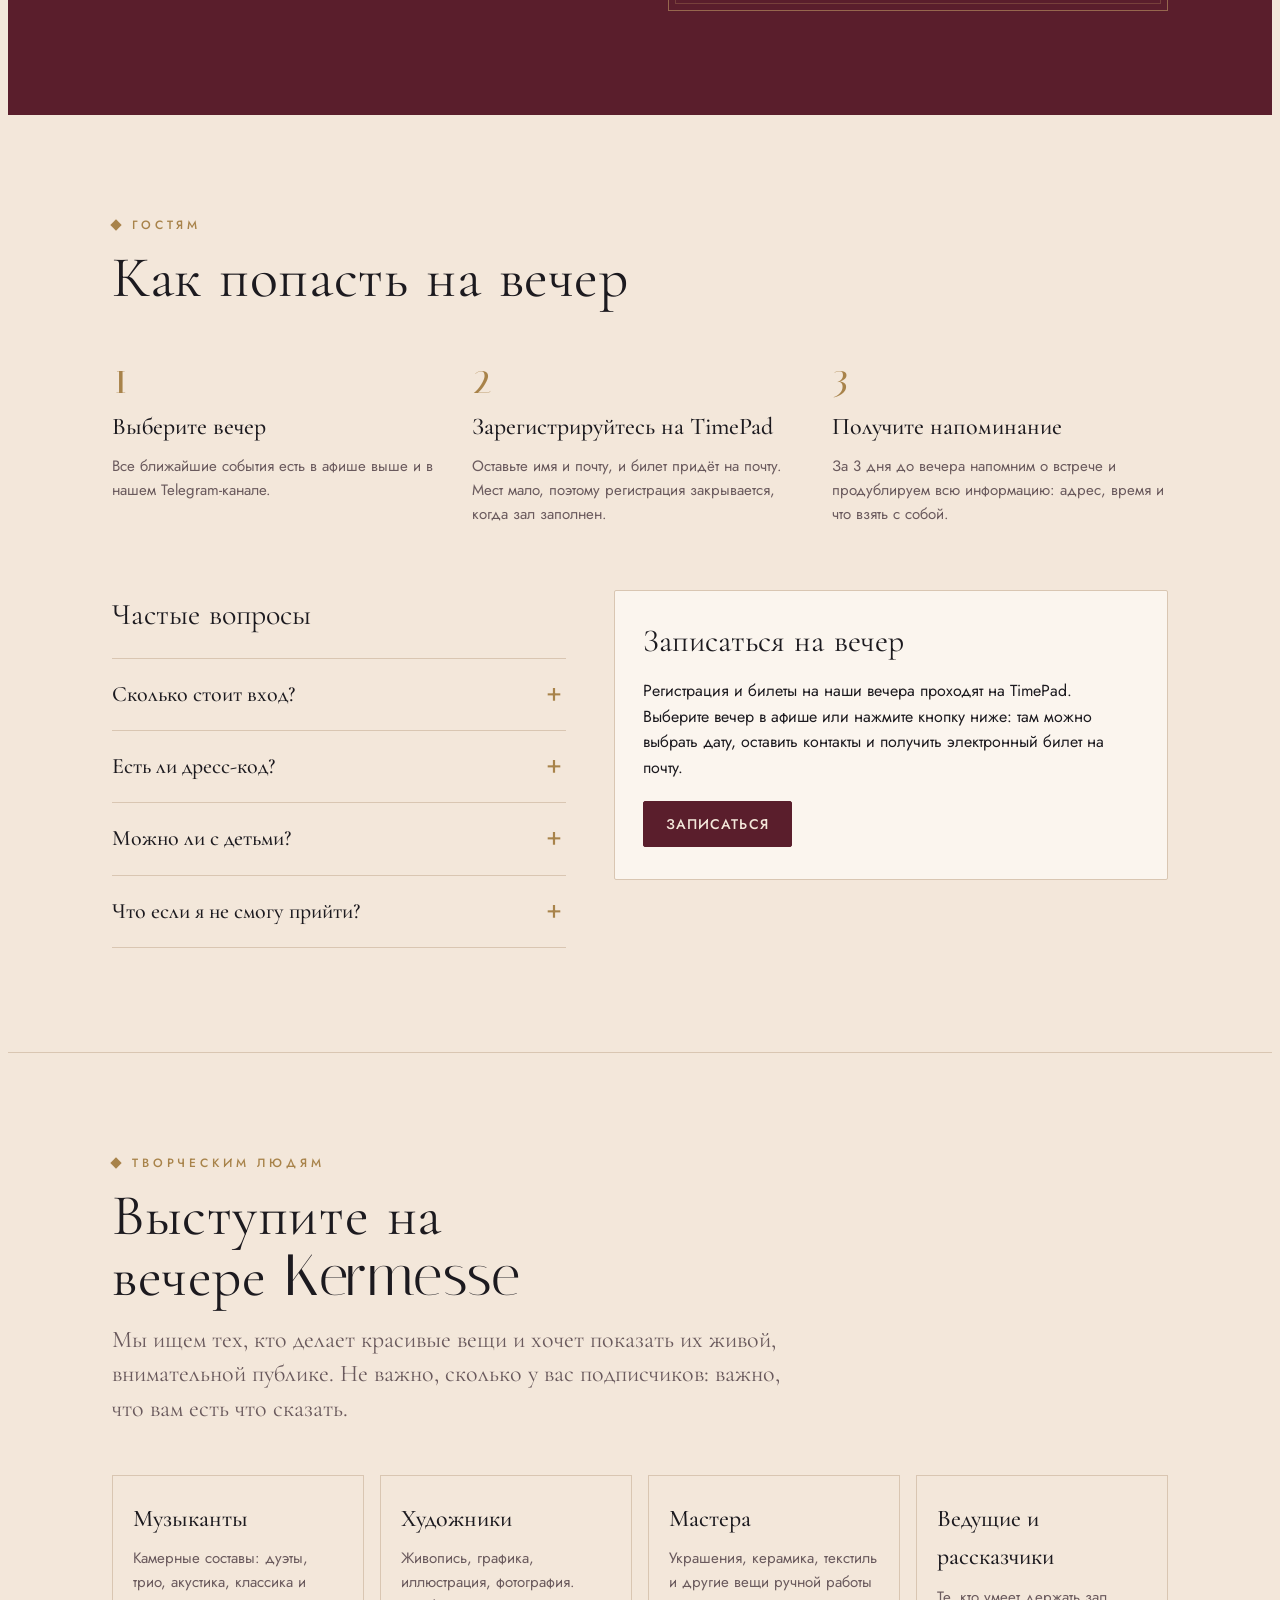
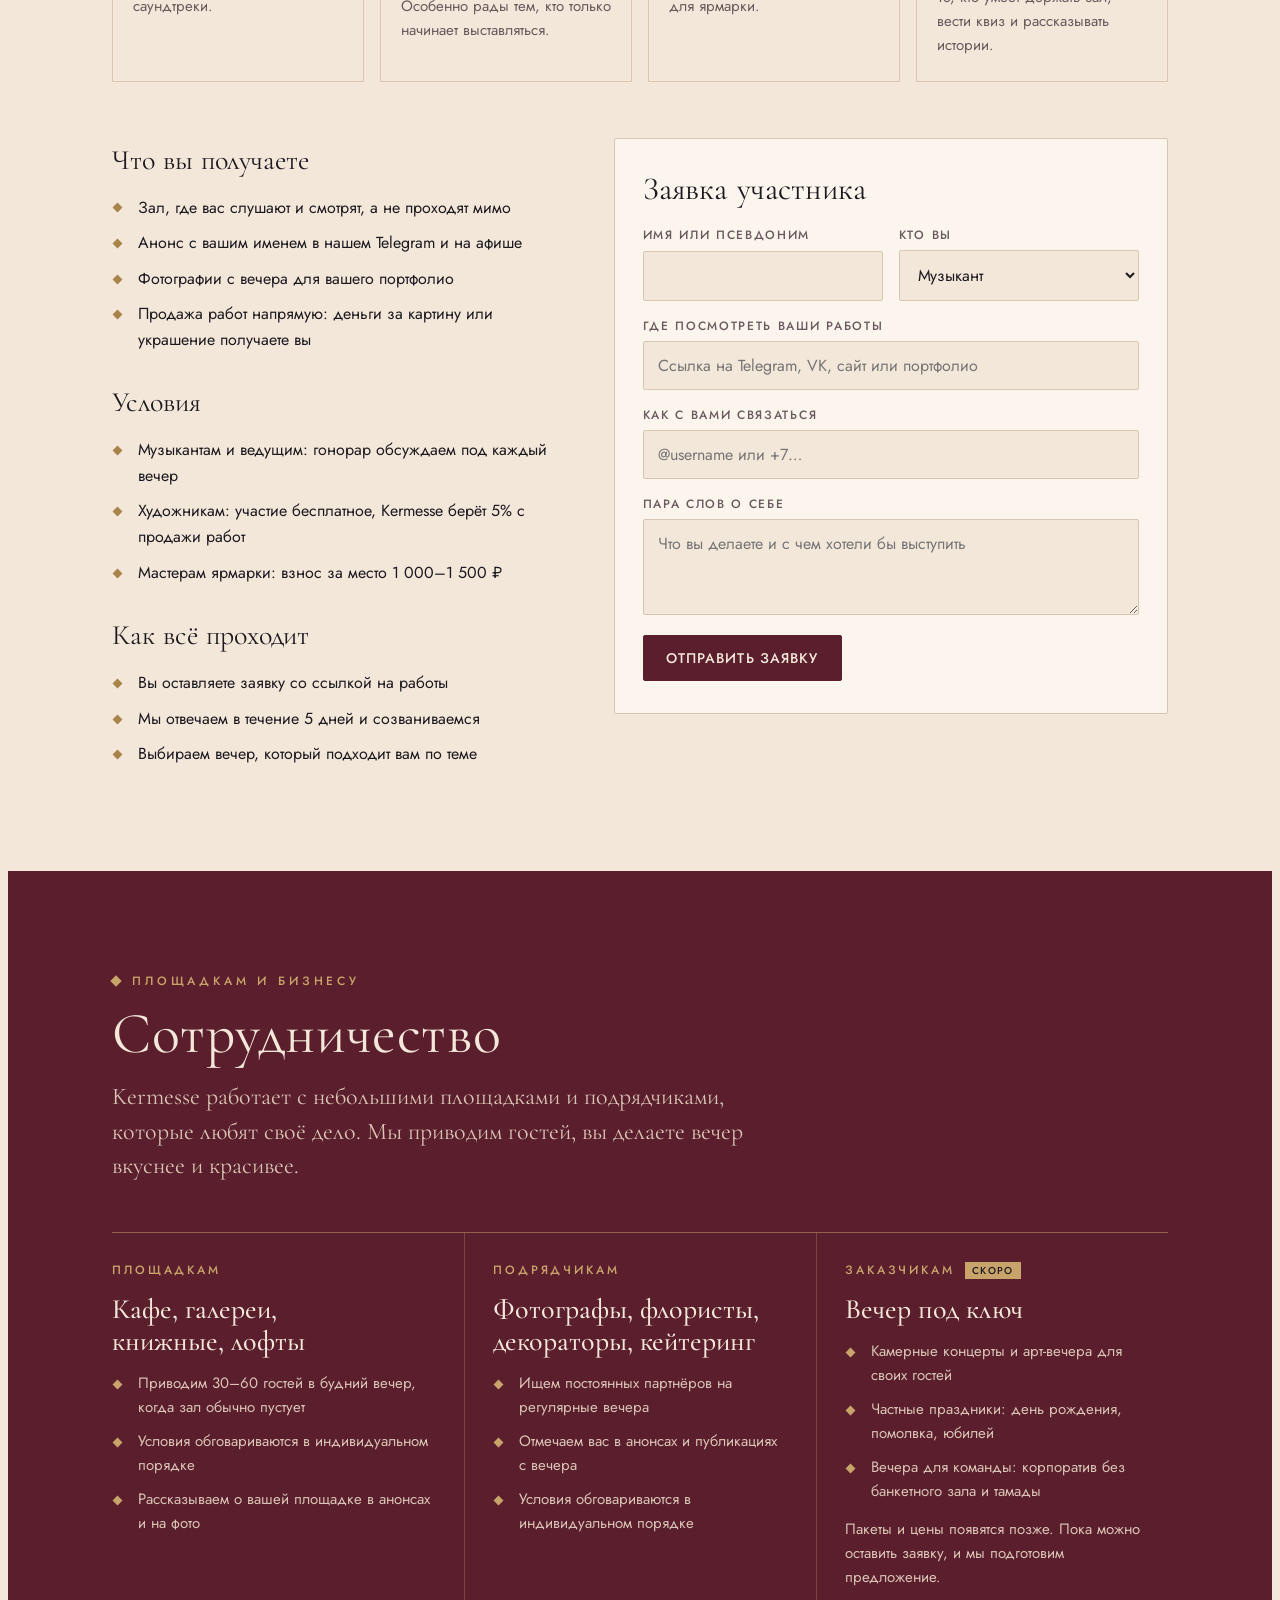
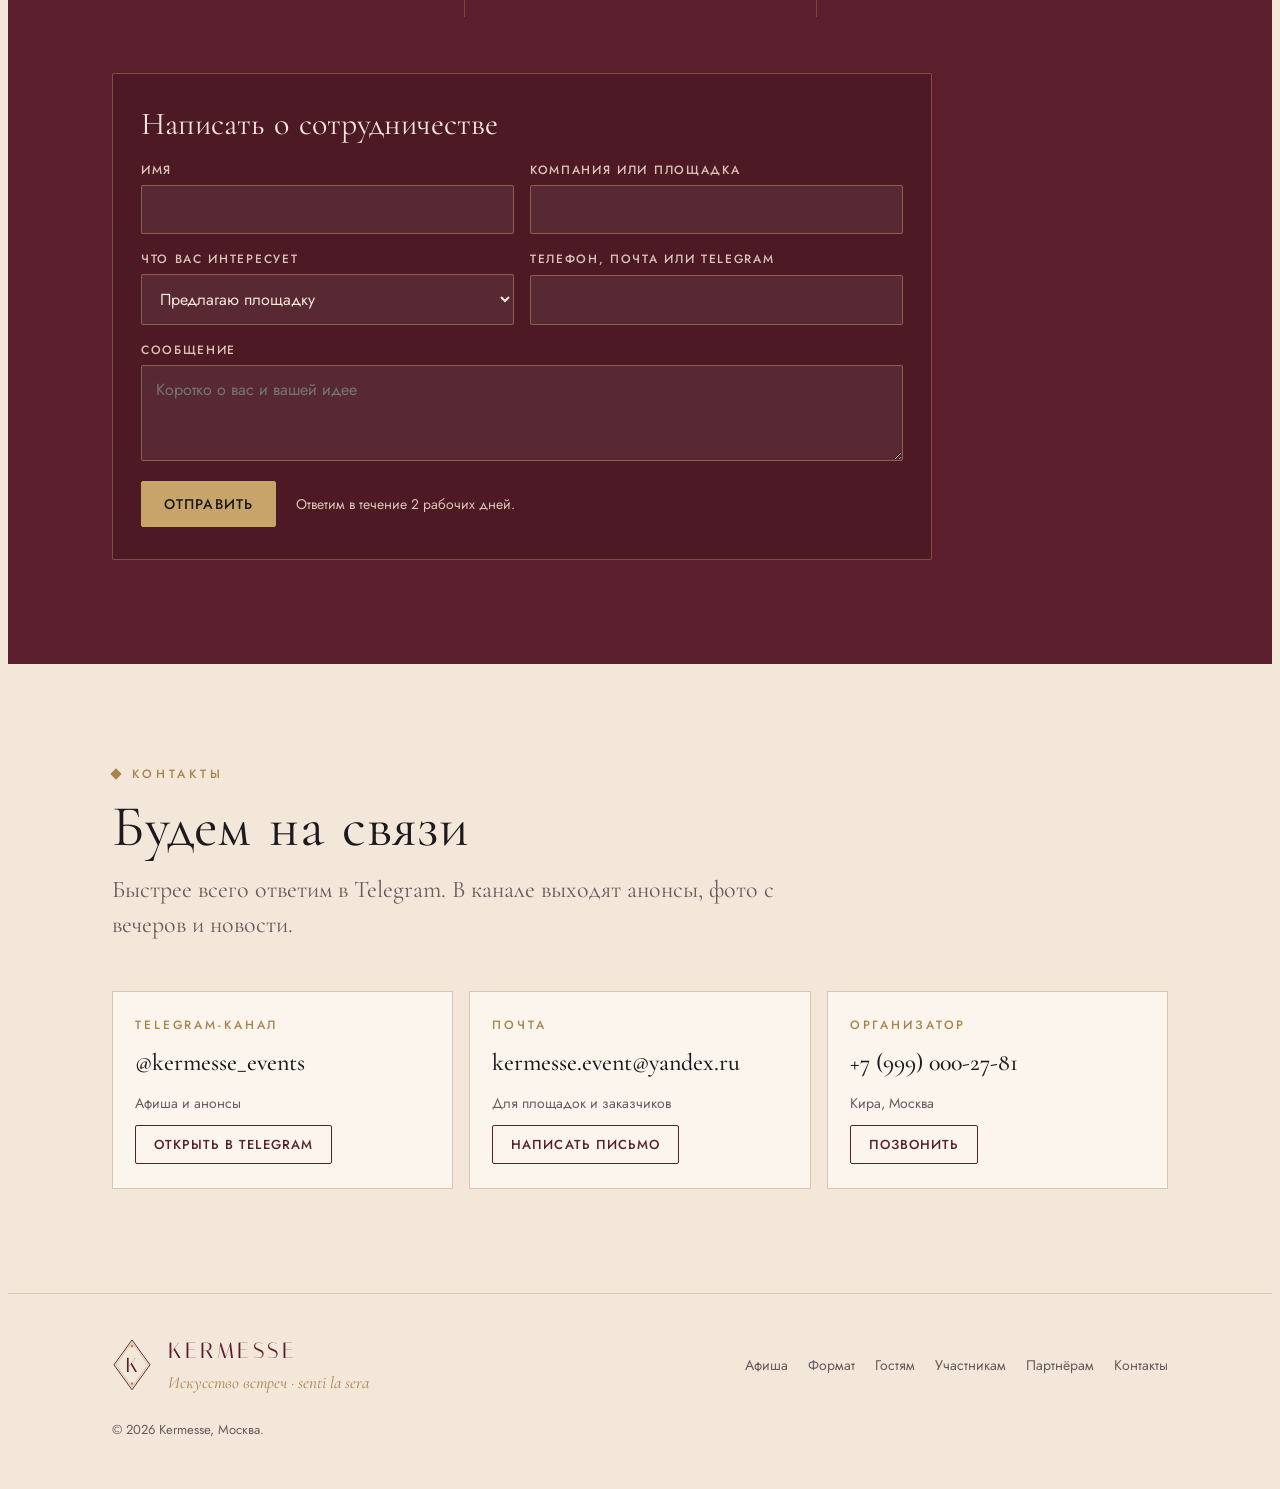
==== commit 4b923721: "Запись гостей через TimePad вместо формы Co-Authored-By: Claude Opus 5.5 (1M context) <noreply@anthr" ====
--- a/index.html
+++ b/index.html
@@ -302,6 +302,7 @@
 .field textarea { min-height: 96px; resize: vertical; }
 .field input:focus, .field select:focus, .field textarea:focus { outline: 2px solid var(--focus); outline-offset: 0; border-color: transparent; }
 .form-done { font-family: var(--f-serif); font-size: 19px; padding: 14px 16px; border: 1px dashed var(--gold); }
+.hp { position: absolute; left: -9999px; width: 1px; height: 1px; opacity: 0; }
 .form-row { display: flex; flex-wrap: wrap; gap: 12px 20px; align-items: center; }
 
 /* --- участникам --- */
@@ -388,7 +389,7 @@
       <a href="#uchastnikam">Участникам</a>
       <a href="#partneram">Партнёрам</a>
       <a href="#kontakty">Контакты</a>
-      <a class="nav-cta" href="#zapis">Записаться</a>
+      <a class="nav-cta" href="#vechera">Записаться</a>
     </nav>
   </div>
 </header>
@@ -467,7 +468,7 @@
               <div><dt>Вход</dt><dd>по регистрации, ужин по меню</dd></div>
             </dl>
             <div class="actions">
-              <a class="btn" href="#zapis" data-event="Осенний вечер: волшебная история">Записаться</a>
+              <a class="btn" data-timepad href="https://t.me/kermesse_events" target="_blank" rel="noopener">Записаться</a>
             </div>
           </div>
         </article>
@@ -531,7 +532,7 @@
       </div>
       <ol class="steps">
         <li><h3>Выберите вечер</h3><p>Все ближайшие события есть в афише выше и в нашем Telegram-канале.</p></li>
-        <li><h3>Зарегистрируйтесь</h3><p>Оставьте имя и контакт. Мест мало, поэтому регистрация закрывается, когда зал заполнен.</p></li>
+        <li><h3>Зарегистрируйтесь на TimePad</h3><p>Оставьте имя и почту, и билет придёт на почту. Мест мало, поэтому регистрация закрывается, когда зал заполнен.</p></li>
         <li><h3>Получите напоминание</h3><p>За 3 дня до вечера напомним о встрече и продублируем всю информацию: адрес, время и что взять с собой.</p></li>
       </ol>
 
@@ -558,33 +559,13 @@
           </div>
         </div>
 
-        <form class="form-card" id="zapis" data-form="guest" novalidate>
+        <div class="form-card" id="zapis">
           <h3>Записаться на вечер</h3>
-          <div class="fields">
-            <div class="field wide">
-              <label for="g-event">Вечер</label>
-              <select id="g-event" name="event">
-                <option>Осенний вечер: волшебная история</option>
-              </select>
-            </div>
-            <div class="field">
-              <label for="g-name">Имя</label>
-              <input id="g-name" name="name" autocomplete="name" placeholder="Как к вам обращаться">
-            </div>
-            <div class="field">
-              <label for="g-count">Сколько вас</label>
-              <select id="g-count" name="count"><option>1</option><option>2</option><option>3</option><option>4</option></select>
-            </div>
-            <div class="field wide">
-              <label for="g-contact">Telegram или телефон</label>
-              <input id="g-contact" name="contact" placeholder="@username или +7…">
-            </div>
-          </div>
+          <p>Регистрация и билеты на наши вечера проходят на TimePad. Выберите вечер в афише или нажмите кнопку ниже: там можно выбрать дату, оставить контакты и получить электронный билет на почту.</p>
           <div class="form-row">
-            <button class="btn" type="submit">Записаться</button>
-          </div>
-          <p class="form-done" hidden role="status"></p>
-        </form>
+            <a class="btn" data-timepad href="https://t.me/kermesse_events" target="_blank" rel="noopener">Записаться</a>
+          </div>
+        </div>
       </div>
     </div>
   </section>
@@ -637,6 +618,7 @@
         <form class="form-card" data-form="artist" novalidate>
           <h3>Заявка участника</h3>
           <div class="fields">
+            <input class="hp" type="text" name="website" tabindex="-1" autocomplete="off" aria-hidden="true">
             <div class="field">
               <label for="a-name">Имя или псевдоним</label>
               <input id="a-name" name="name" autocomplete="name">
@@ -712,6 +694,7 @@
       <form class="form-card" data-form="partner" novalidate style="max-width:820px">
         <h3>Написать о сотрудничестве</h3>
         <div class="fields">
+            <input class="hp" type="text" name="website" tabindex="-1" autocomplete="off" aria-hidden="true">
           <div class="field">
             <label for="p-name">Имя</label>
             <input id="p-name" name="name" autocomplete="name">
@@ -805,22 +788,29 @@
     if (e.target.tagName === 'A') { nav.classList.remove('open'); toggle.setAttribute('aria-expanded', 'false'); toggle.textContent = 'Меню'; }
   });
 
-  // «Записаться» в карточке вечера выбирает этот вечер в форме
-  document.querySelectorAll('[data-event]').forEach(function (a) {
-    a.addEventListener('click', function () { document.getElementById('g-event').value = a.getAttribute('data-event'); });
-  });
-
+
+  // Адрес функции в Яндекс Облаке, которая пересылает заявки в Telegram. Пока пусто, формы просят написать в Telegram.
+  var FORM_URL = '';
   var messages = {
-    guest: 'Готово! В макете запись никуда не отправляется. На настоящем сайте гость получит подтверждение, а вы увидите заявку в Telegram или на почте.',
-    artist: 'Спасибо! Это макет, поэтому заявка не отправилась. На настоящем сайте она придёт вам в Telegram или на почту.',
-    partner: 'Спасибо! Это макет, поэтому сообщение не отправилось. На настоящем сайте оно придёт вам на почту.'
+    artist: 'Спасибо за заявку! Мы посмотрим ваши работы и ответим в течение 5 дней.',
+    partner: 'Спасибо! Мы ответим в течение 2 рабочих дней.'
   };
+  var fallback = 'Не получилось отправить форму. Напишите нам, пожалуйста, в Telegram: @kermesse_events';
   document.querySelectorAll('form[data-form]').forEach(function (f) {
     f.addEventListener('submit', function (e) {
       e.preventDefault();
       var done = f.querySelector('.form-done');
-      done.textContent = messages[f.getAttribute('data-form')];
-      done.hidden = false;
+      var btn = f.querySelector('button[type="submit"]');
+      var show = function (text) { done.textContent = text; done.hidden = false; btn.disabled = false; };
+      var data = { form: f.getAttribute('data-form') };
+      new FormData(f).forEach(function (v, k) { data[k] = v; });
+      if (!data.name || !data.contact) { show('Пожалуйста, укажите имя и контакт для связи.'); return; }
+      if (!FORM_URL) { show(fallback); return; }
+      btn.disabled = true;
+      fetch(FORM_URL, { method: 'POST', headers: { 'Content-Type': 'text/plain' }, body: JSON.stringify(data) })
+        .then(function (r) { return r.ok ? r.json() : { ok: false }; })
+        .then(function (r) { if (r.ok) { show(messages[data.form]); f.reset(); } else { show(fallback); } })
+        .catch(function () { show(fallback); });
     });
   });
 
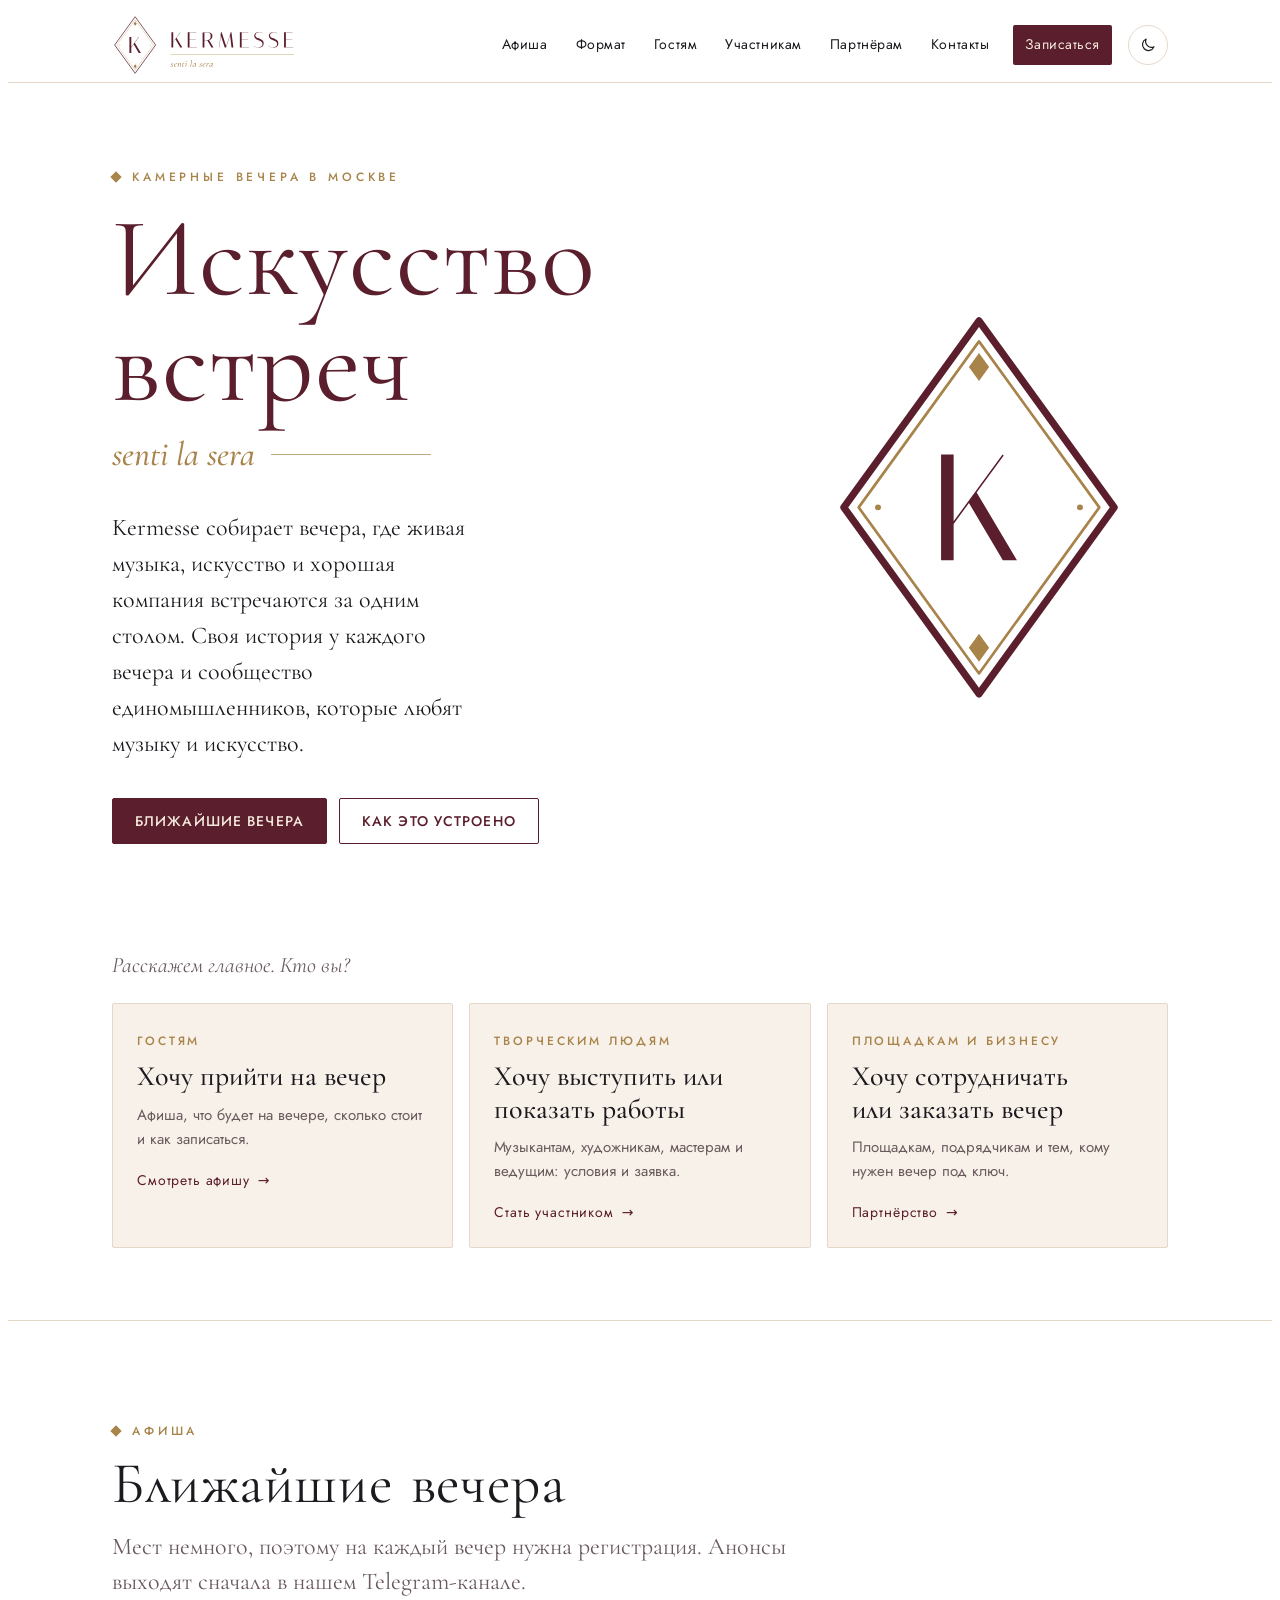
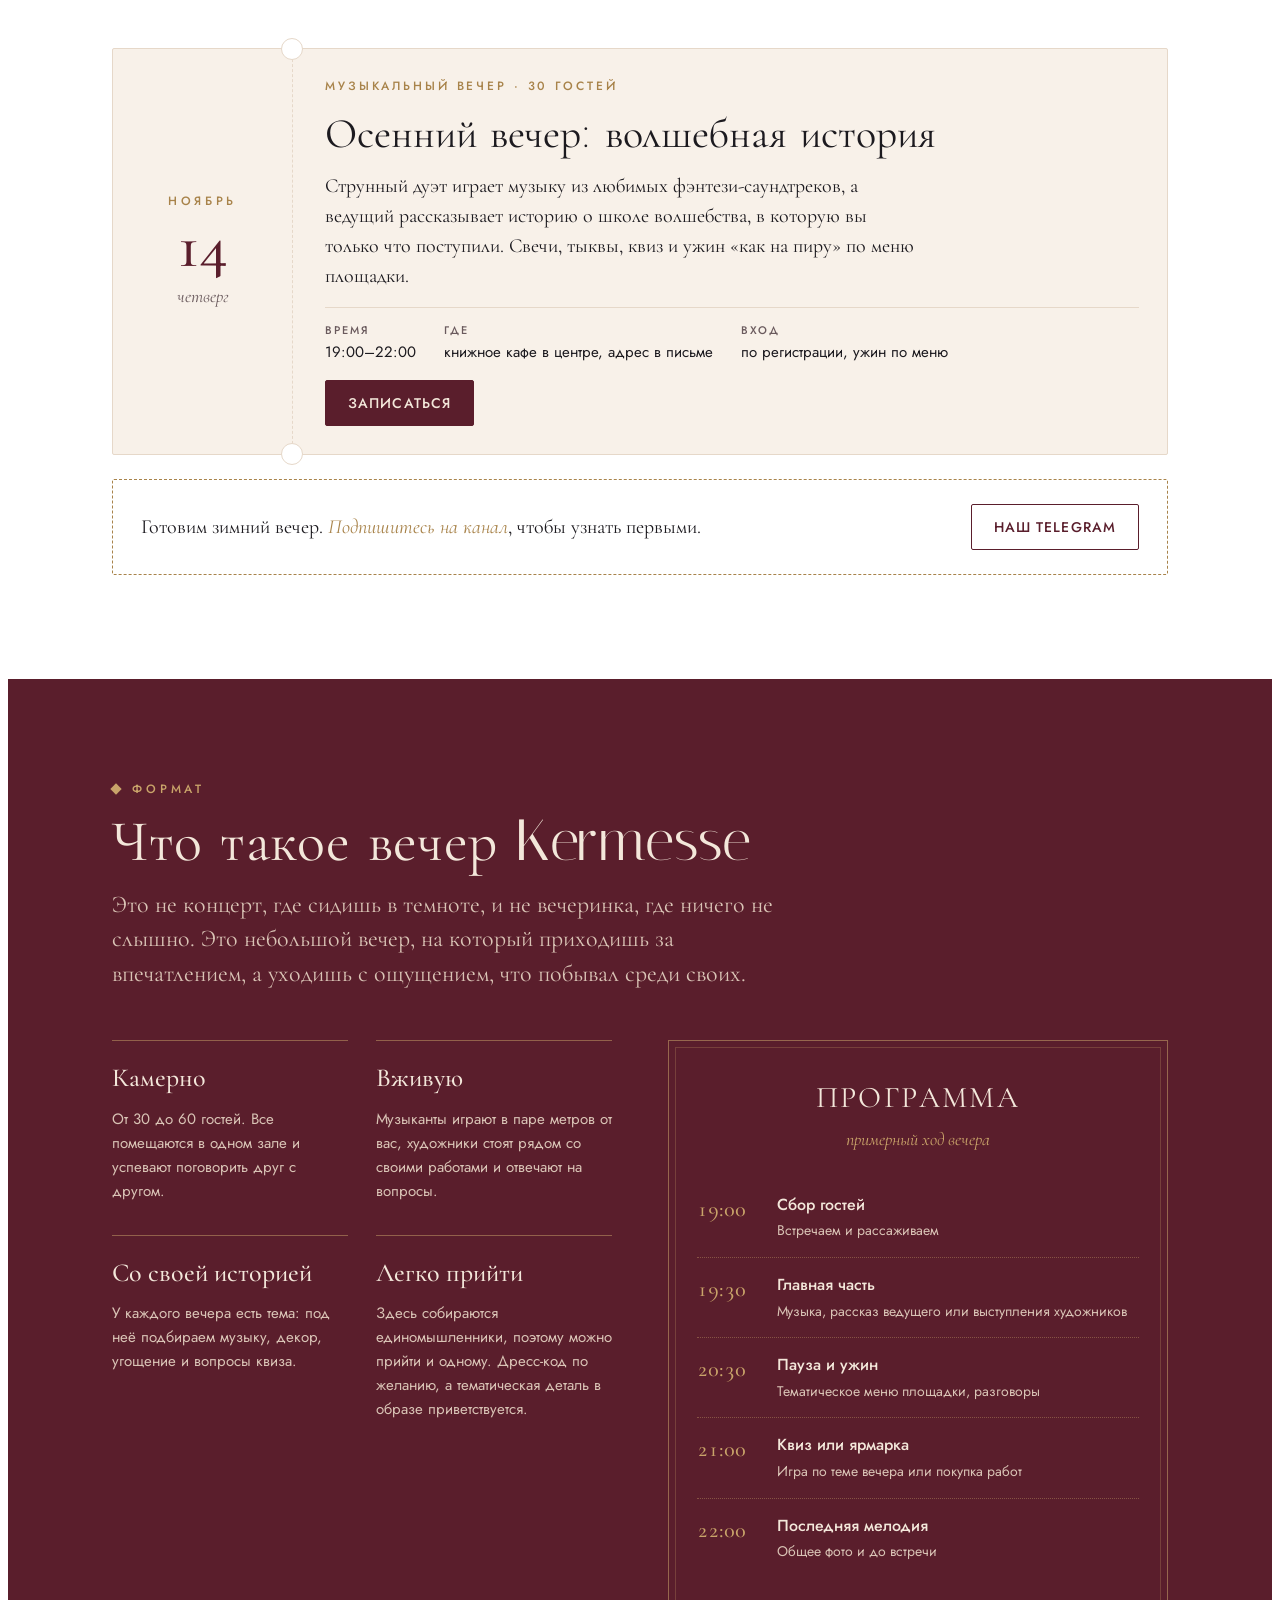
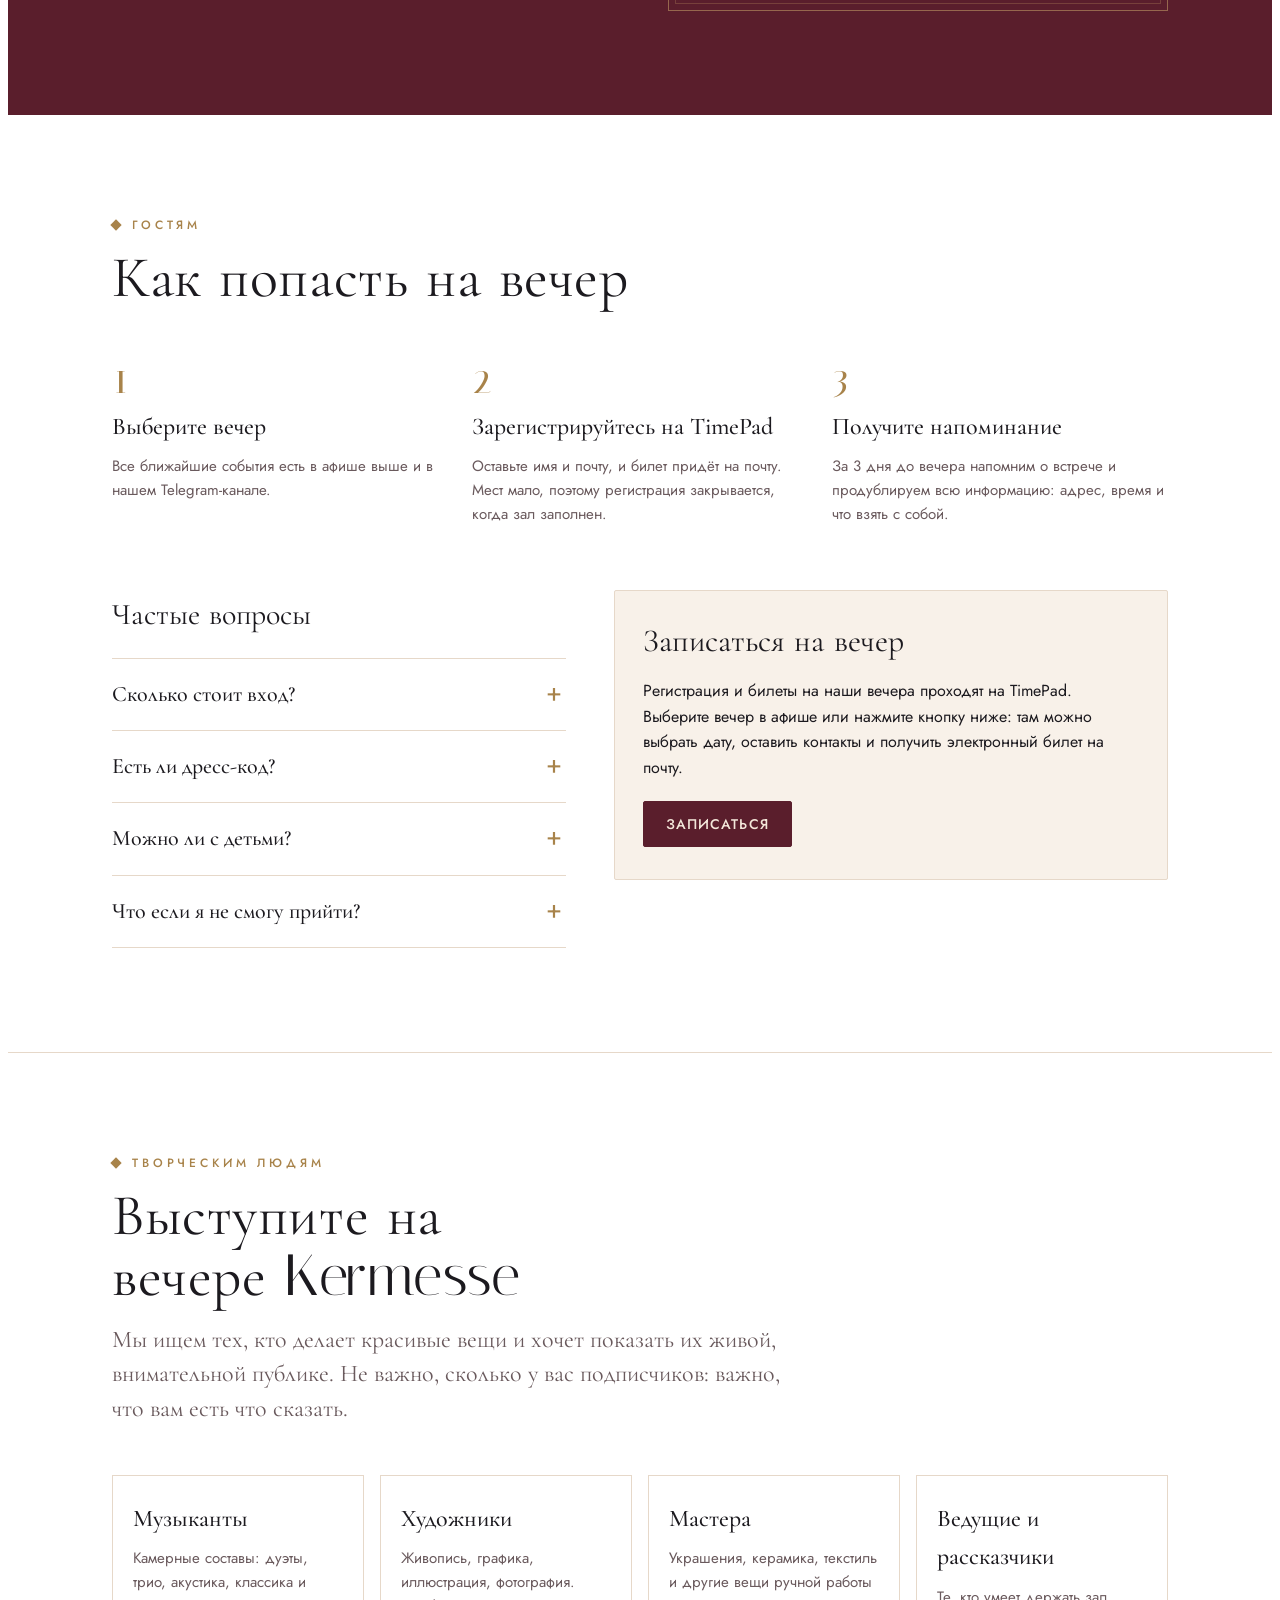
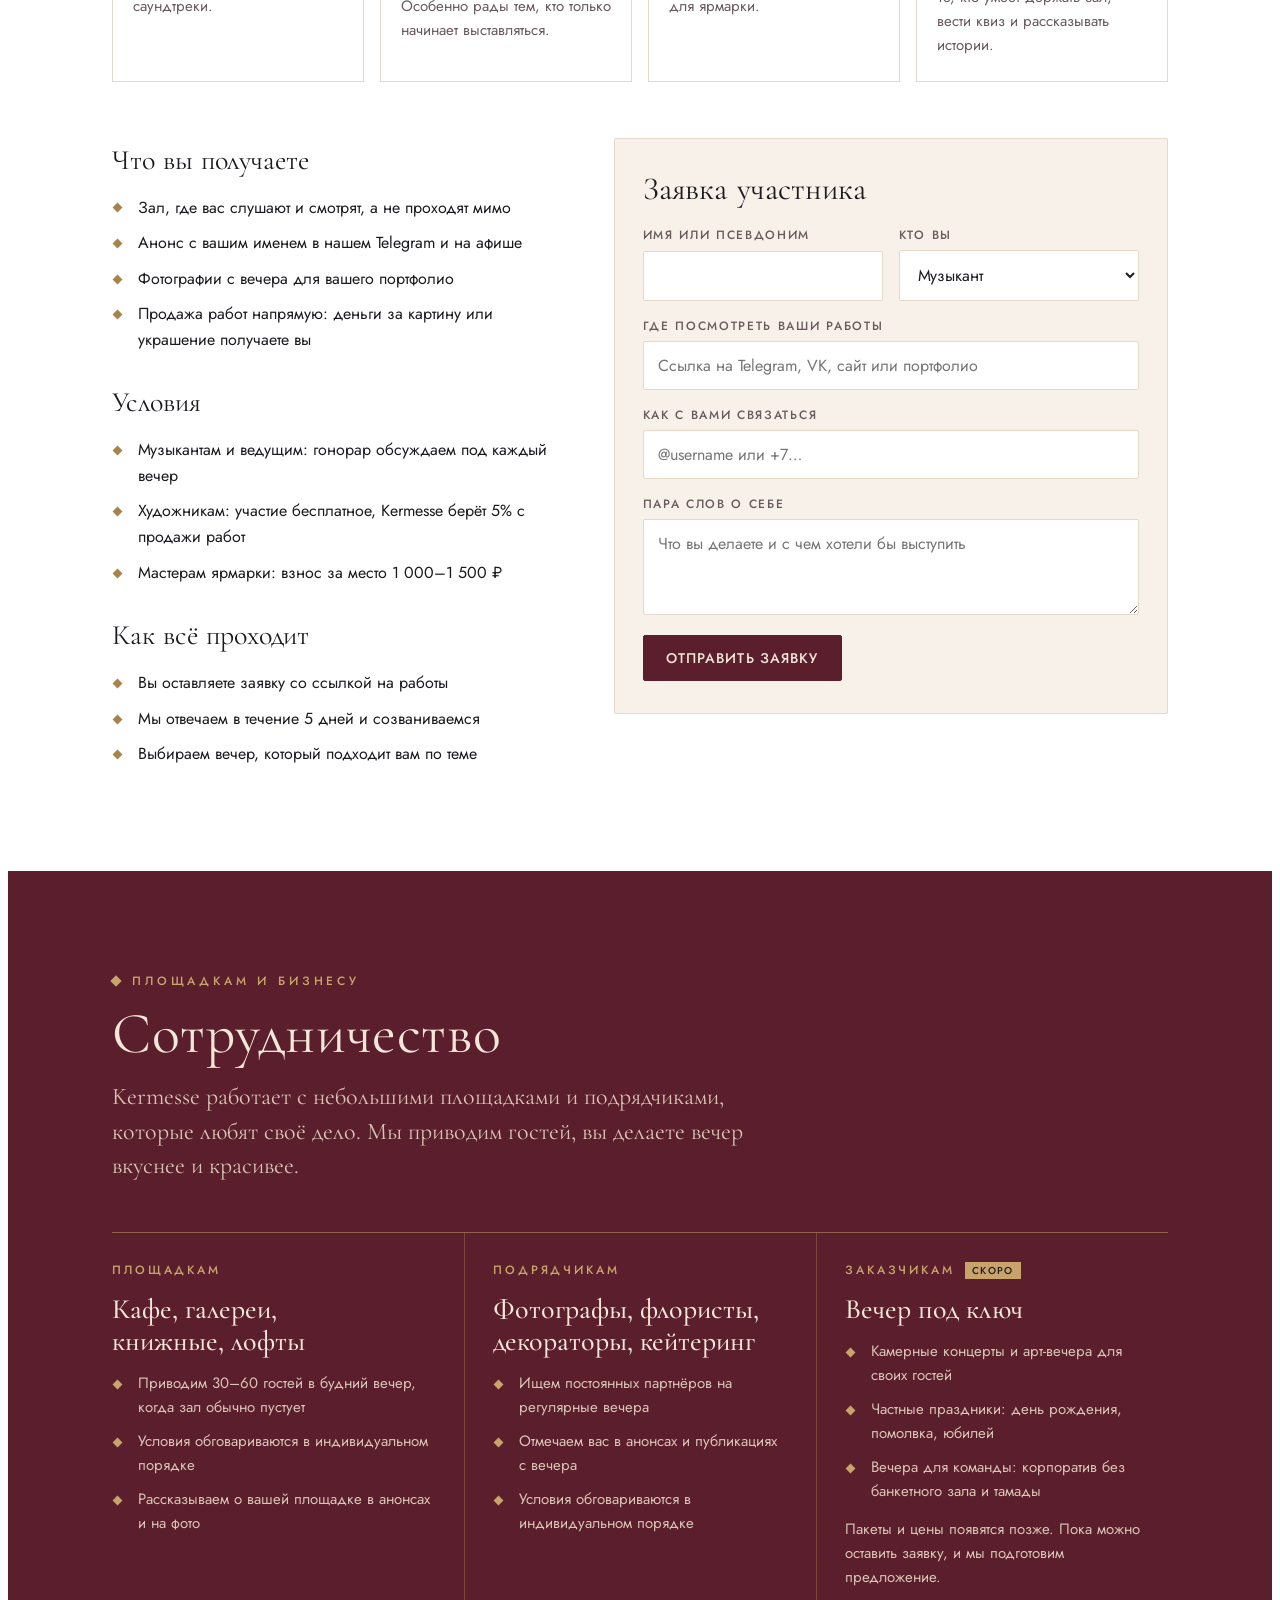
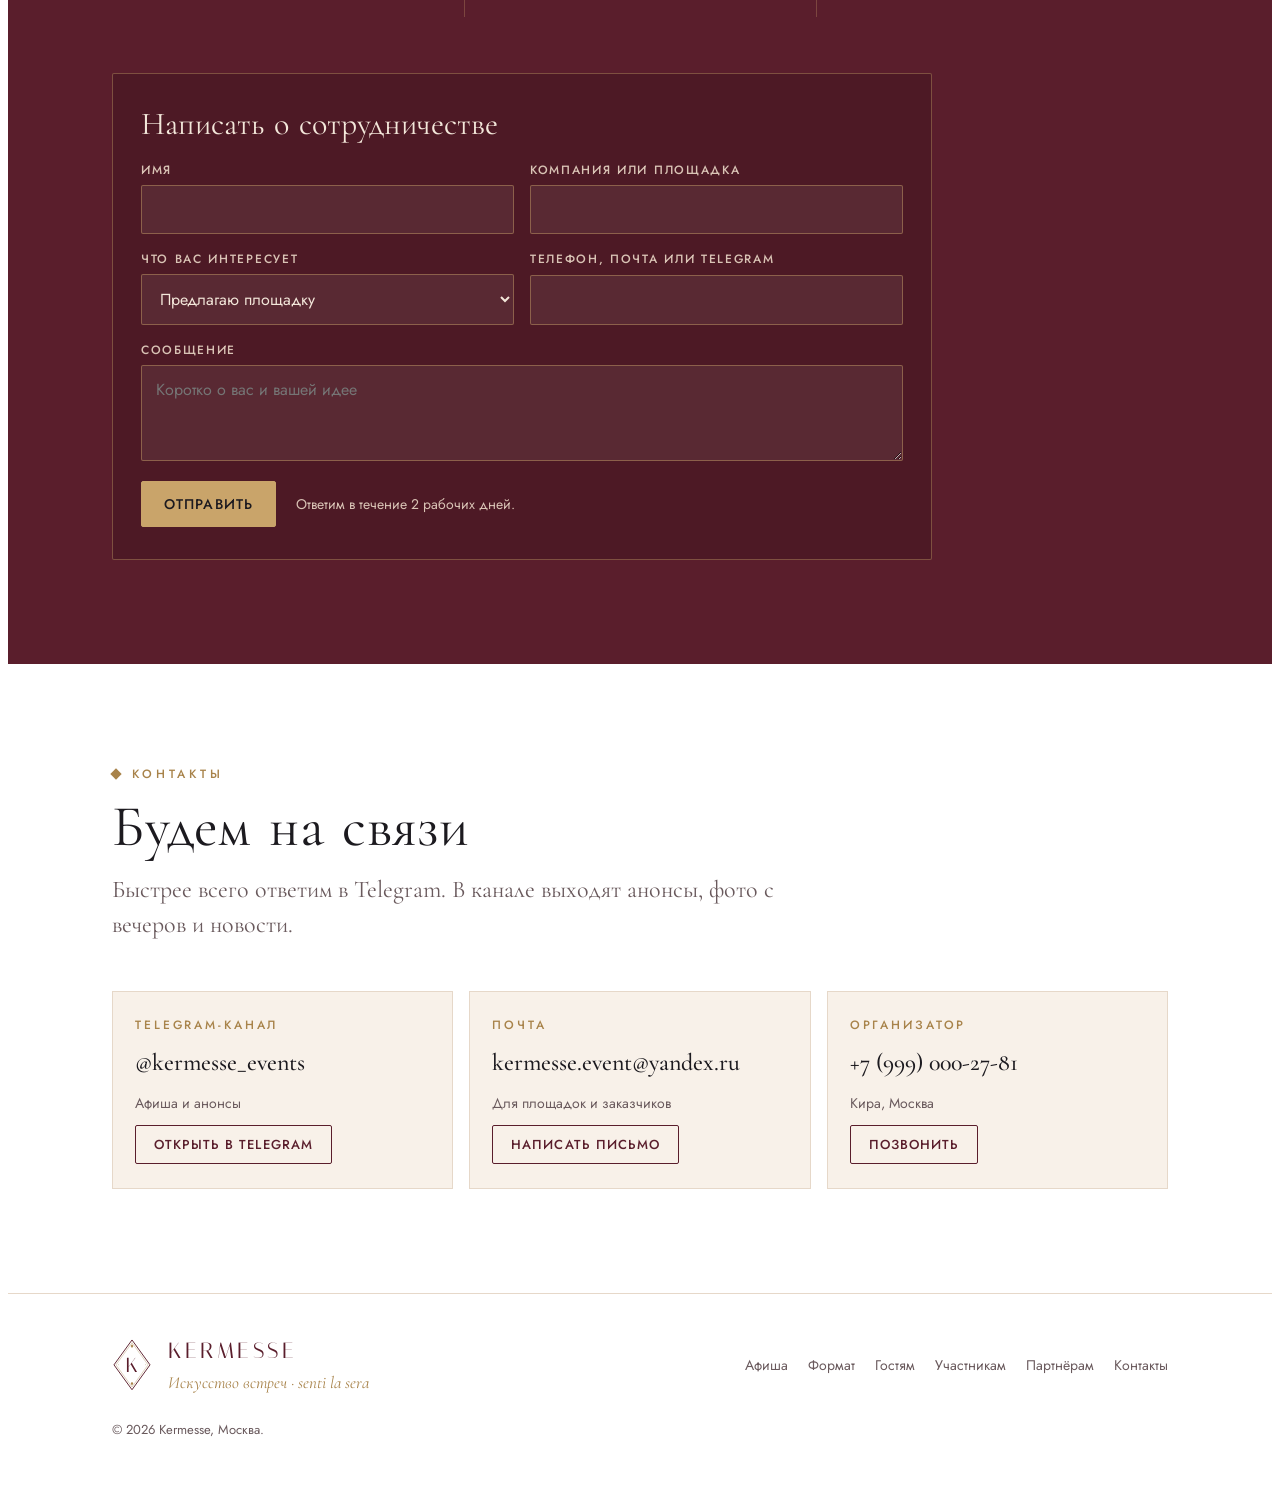
==== commit 6f764184: "Белый фон светлой темы и переключатель темы в шапке Co-Authored-By: Claude Opus 5.5 (1M context) <no" ====
--- a/index.html
+++ b/index.html
@@ -11,17 +11,18 @@
 <link rel="canonical" href="https://kermesse.ru/">
 <title>Kermesse — камерные вечера в Москве</title>
 <meta name="description" content="Kermesse: камерные вечера музыки и искусства в Москве. Искусство встреч.">
+<script>try{var t=localStorage.getItem("kms-theme");if(t)document.documentElement.setAttribute("data-theme",t);}catch(e){}</script>
 <link rel="preconnect" href="https://fonts.googleapis.com">
 <link rel="preconnect" href="https://fonts.gstatic.com" crossorigin>
 <link rel="stylesheet" href="https://fonts.googleapis.com/css2?family=Italiana&family=Cormorant+Garamond:ital,wght@0,400;0,500;0,600;1,400;1,500&family=Jost:wght@400;500&display=swap">
 <style>
 /* Layout: printed evening programme. Champagne paper, bordo bands, gold hairlines; events as tickets; three "doors" for three audiences. */
 :root {
-  --bg: #F3E7DA;          /* шампань */
-  --bg-raised: #FBF5EE;
+  --bg: #FFFFFF;
+  --bg-raised: #F8F1E9;   /* светлая шампань */
   --fg: #1C1A1F;          /* графит */
   --muted: #6A5A5D;
-  --line: #D9C6B2;
+  --line: #E6D8C9;
   --accent: #5A1E2C;      /* бордо */
   --accent-fg: #F3E7DA;
   --gold: #A8834A;        /* старое золото */
@@ -101,7 +102,17 @@
   border-bottom: 1px solid var(--line);
 }
 .site-head .wrap { display: flex; align-items: center; justify-content: space-between; gap: 16px; padding-block: 6px; }
-.brand { display: flex; align-items: center; gap: 12px; text-decoration: none; }
+.brand { display: flex; align-items: center; gap: 12px; text-decoration: none; margin-right: auto; }
+.nav { order: 1; }
+.theme-toggle {
+  order: 2; flex: none; width: 40px; height: 40px; display: grid; place-items: center; cursor: pointer;
+  background: none; border: 1px solid var(--line); border-radius: 50%; color: var(--fg); transition: border-color .2s;
+}
+.theme-toggle:hover { border-color: var(--gold); }
+.theme-toggle svg { width: 18px; height: 18px; }
+.theme-toggle .moon { display: block; } .theme-toggle .sun { display: none; }
+:root[data-theme="dark"] .theme-toggle .moon { display: none; } :root[data-theme="dark"] .theme-toggle .sun { display: block; }
+@media (prefers-color-scheme: dark) { :root:not([data-theme="light"]) .theme-toggle .moon { display: none; } :root:not([data-theme="light"]) .theme-toggle .sun { display: block; } }
 .brand .brand-logo { height: 62px; width: auto; display: block; flex: none; }
 @media (max-width: 480px) { .brand .brand-logo { height: 50px; } }
 .brand-word { font-family: var(--f-display); font-size: 20px; letter-spacing: .16em; color: var(--logo-main); }
@@ -114,6 +125,7 @@
 .nav .nav-cta { background: var(--accent); color: var(--accent-fg); margin-left: 8px; border-radius: var(--radius); }
 .nav .nav-cta:hover { border-bottom-color: transparent; filter: brightness(1.08); }
 .nav-toggle {
+  order: 3;
   display: none; background: none; border: 1px solid var(--line); color: var(--fg);
   font: 500 13px var(--f-sans); letter-spacing: .1em; text-transform: uppercase; padding: 8px 12px; border-radius: var(--radius); cursor: pointer;
 }
@@ -381,6 +393,10 @@
       <svg xmlns="http://www.w3.org/2000/svg" viewBox="35.4 20.1 594.0 199.8" class="brand-logo" aria-hidden="true"><path d="M110,28.92 L176,120 L110,211.07999999999998 L44,120Z" fill="none" stroke="var(--logo-main)" stroke-width="2.40" stroke-linejoin="round"/><path d="M110,38.9388 L168.74,120 L110,201.06119999999999 L51.26,120Z" fill="none" stroke="var(--logo-gold)" stroke-width="0.90" stroke-linejoin="round"/><path d="M110,44.595 L114.95,51.426 L110,58.257000000000005 L105.05,51.426Z" fill="var(--logo-gold)"/><path d="M110,181.743 L114.95,188.57399999999998 L110,195.40499999999997 L105.05,188.57399999999998Z" fill="var(--logo-gold)"/><circle cx="60.70" cy="120" r="1.45" fill="var(--logo-gold)"/><circle cx="159.30" cy="120" r="1.45" fill="var(--logo-gold)"/><path d="M97.6184 94.12800000000001V126.80064000000002L121.49456 94.12800000000001L122.08591999999999 94.64544000000001L108.85424 112.68192000000002L128.51695999999998 145.872H121.6424L105.08431999999999 117.85632000000001L97.6184 128.1312V145.872H91.48304V94.12800000000001Z" fill="var(--logo-main)"/><path d="M232.71 79.0V109.94L255.32 79.0L255.88 79.49L243.35 96.57L261.97 128.0H255.46L239.78 101.47L232.71 111.2V128.0H226.9V79.0ZM307.33 79.0V79.69999999999999H285.28V100.69999999999999H305.71999999999997V101.4H285.28V127.3H308.87V128.0H279.46999999999997V79.0ZM327.41999999999996 79.56Q335.53999999999996 79.0 341.77 79.0Q359.06 79.0 359.06 90.55Q359.06 95.44999999999999 356.68 99.3Q354.3 103.15 348.49 104.41L362.49 128.0H355.97999999999996L342.26 104.83H333.22999999999996V128.0H327.41999999999996ZM341.77 79.69999999999999Q337.71 79.69999999999999 333.22999999999996 80.19V104.13H343.59Q353.46 103.71 353.46 90.69Q353.46 85.37 350.52 82.535Q347.58 79.69999999999999 341.77 79.69999999999999ZM381.25 128.0H380.34000000000003L386.43 79.0H388.74L403.44 124.29L418.07000000000005 79.0H420.38L426.47 128.0H420.66L415.83000000000004 88.8L403.16 128.0H398.75L385.94 89.28999999999999ZM475.33000000000004 79.0V79.69999999999999H453.28000000000003V100.69999999999999H473.72V101.4H453.28000000000003V127.3H476.87000000000006V128.0H447.47V79.0ZM521.25 81.94Q514.88 79.49 509.245 79.49Q503.61 79.49 500.46000000000004 81.87Q497.31000000000006 84.25 497.31000000000006 88.44999999999999Q497.31000000000006 93.56 502.63000000000005 96.36Q505.01000000000005 97.55 507.845 98.565Q510.68000000000006 99.58 513.5500000000001 100.84Q516.4200000000001 102.1 518.8000000000001 103.71Q521.1800000000001 105.32 522.6500000000001 108.155Q524.12 110.99 524.12 115.365Q524.12 119.74 521.6700000000001 122.82Q519.22 125.9 515.7550000000001 126.985Q512.2900000000001 128.07 507.67 128.07Q499.06000000000006 128.07 492.97 123.8L493.32000000000005 123.24Q495.63000000000005 125.06 499.30500000000006 126.215Q502.98 127.37 506.83000000000004 127.37Q512.5 127.37 516.5250000000001 124.745Q520.5500000000001 122.12 520.5500000000001 117.01Q520.5500000000001 111.41 515.23 108.25999999999999Q512.85 106.86 510.01500000000004 105.66999999999999Q507.18000000000006 104.47999999999999 504.31000000000006 103.185Q501.44000000000005 101.89 499.06000000000006 100.28Q493.74000000000007 96.78 493.74000000000007 90.34Q493.74000000000007 85.22999999999999 497.1700000000001 82.04499999999999Q500.6 78.85999999999999 507.495 78.85999999999999Q514.39 78.85999999999999 521.5300000000001 81.24ZM568.5 81.94Q562.13 79.49 556.495 79.49Q550.86 79.49 547.71 81.87Q544.56 84.25 544.56 88.44999999999999Q544.56 93.56 549.88 96.36Q552.26 97.55 555.095 98.565Q557.93 99.58 560.8 100.84Q563.67 102.1 566.05 103.71Q568.43 105.32 569.9 108.155Q571.37 110.99 571.37 115.365Q571.37 119.74 568.9200000000001 122.82Q566.47 125.9 563.005 126.985Q559.54 128.07 554.92 128.07Q546.31 128.07 540.22 123.8L540.5699999999999 123.24Q542.88 125.06 546.5550000000001 126.215Q550.23 127.37 554.0799999999999 127.37Q559.75 127.37 563.775 124.745Q567.8 122.12 567.8 117.01Q567.8 111.41 562.48 108.25999999999999Q560.1 106.86 557.265 105.66999999999999Q554.43 104.47999999999999 551.56 103.185Q548.6899999999999 101.89 546.31 100.28Q540.99 96.78 540.99 90.34Q540.99 85.22999999999999 544.4200000000001 82.04499999999999Q547.85 78.85999999999999 554.745 78.85999999999999Q561.64 78.85999999999999 568.78 81.24ZM617.78 79.0V79.69999999999999H595.73V100.69999999999999H616.17V101.4H595.73V127.3H619.3199999999999V128.0H589.92V79.0Z" fill="var(--logo-main)"/><rect x="224" y="150" width="397.8" height="1.1" fill="var(--logo-gold)"/><path d="M227.09 190.33Q225.89 190.33 225.01999999999998 189.76Q224.15 189.19 224.27 188.38Q224.33 187.9 224.645 187.66Q224.96 187.42 225.32 187.42Q225.77 187.42 226.01 187.75Q226.25 188.08 226.475 188.485Q226.7 188.89 227.075 189.22Q227.45 189.55 228.17 189.55Q228.89 189.55 229.31 189.145Q229.73 188.74 229.82 187.93Q229.97 187.0 229.55 186.325Q229.13 185.65 228.45499999999998 185.095Q227.78 184.54 227.12 183.985Q226.46 183.43 226.085 182.74Q225.71 182.05 225.89 181.09Q226.04 180.22 226.655 179.54500000000002Q227.27 178.87 228.155 178.495Q229.04 178.12 230.03 178.12Q231.2 178.12 231.95 178.57Q232.7 179.02 232.61 179.71Q232.52 180.19 232.19 180.43Q231.86 180.67 231.56 180.67Q231.02 180.67 230.765 180.385Q230.51 180.1 230.315 179.74Q230.12 179.38 229.805 179.11Q229.49 178.84 228.86 178.84Q228.32 178.84 227.93 179.14Q227.54 179.44 227.48 179.95Q227.33 180.82 227.735 181.48Q228.14 182.14 228.815 182.70999999999998Q229.49 183.28 230.16500000000002 183.865Q230.84 184.45 231.23000000000002 185.17Q231.62 185.89 231.47 186.85Q231.32 187.69 230.72 188.5Q230.12 189.31 229.19 189.82Q228.26 190.33 227.09 190.33ZM238.79000000000002 190.36Q237.14000000000001 190.36 236.21 189.52Q235.28 188.68 234.995 187.32999999999998Q234.71 185.98 234.98000000000002 184.45Q235.19000000000003 183.31 235.82000000000002 182.17000000000002Q236.45000000000002 181.03 237.38 180.1Q238.31 179.17 239.48000000000002 178.6Q240.65 178.03 241.97 178.03Q243.11 178.03 243.66500000000002 178.465Q244.22 178.9 244.13000000000002 179.65Q244.01000000000002 180.37 243.305 181.06Q242.60000000000002 181.75 241.49 182.29000000000002Q240.38000000000002 182.83 239.0 183.22000000000003Q237.62 183.61 236.18 183.76L236.24 183.37Q238.49 183.04 240.02 182.305Q241.55 181.57 241.79000000000002 180.28Q241.97 179.53 241.565 179.185Q241.16000000000003 178.84 240.56 178.84Q239.66000000000003 178.84 238.97000000000003 179.47Q238.28 180.1 237.83 181.14999999999998Q237.38000000000002 182.2 237.17000000000002 183.46Q236.87 185.08 237.11 186.385Q237.35000000000002 187.69 238.10000000000002 188.47Q238.85000000000002 189.25 240.11 189.25Q240.8 189.25 241.565 189.04000000000002Q242.33 188.83 243.05 188.26Q243.11 188.2 243.21500000000003 188.32Q243.32000000000002 188.44 243.26000000000002 188.53Q242.12 189.52 240.995 189.94Q239.87 190.36 238.79000000000002 190.36ZM255.5 190.27Q254.66 190.27 254.45 189.57999999999998Q254.23999999999998 188.89 254.51 187.33L255.38 182.56Q256.03999999999996 179.35 254.39 179.35Q253.45999999999998 179.35 252.44 180.565Q251.42 181.78 250.51999999999998 184.09Q249.61999999999998 186.4 249.01999999999998 189.73L248.6 189.7Q249.23 186.19 250.265 183.565Q251.29999999999998 180.94 252.66499999999996 179.485Q254.02999999999997 178.03 255.52999999999997 178.03Q256.82 178.03 257.27 178.95999999999998Q257.71999999999997 179.89 257.33 181.99L256.34 187.33Q256.19 188.23 256.34000000000003 188.605Q256.49 188.98 256.82 188.98Q257.15 188.98 257.615 188.62Q258.08 188.26 258.68 187.69Q258.77 187.57 258.89 187.69Q259.01 187.81 258.91999999999996 187.93Q257.96 189.04 257.15 189.655Q256.34 190.27 255.5 190.27ZM247.85 190.24Q247.36999999999998 190.24 247.20499999999998 190.18Q247.04 190.12 247.04 190.03Q247.04 189.94 247.20499999999998 189.25Q247.36999999999998 188.56 247.48999999999998 187.78L248.72 181.09Q249.01999999999998 179.41 248.23999999999998 179.41Q247.91 179.41 247.39999999999998 179.755Q246.89 180.1 246.26 180.73Q246.17 180.85 246.04999999999998 180.715Q245.92999999999998 180.58 246.01999999999998 180.49Q247.07 179.29 247.92499999999998 178.72Q248.77999999999997 178.15 249.58999999999997 178.15Q250.39999999999998 178.15 250.625 178.81Q250.85 179.47 250.57999999999998 180.94L249.01999999999998 189.73Q248.92999999999998 190.24 247.85 190.24ZM264.02 190.36Q263.39 190.36 262.835 190.135Q262.28 189.91 262.01 189.31Q261.74 188.71 261.91999999999996 187.6L263.18 180.82Q263.39 179.74 263.21 179.47Q263.03 179.2 262.15999999999997 179.2Q262.03999999999996 179.2 262.06999999999994 178.99Q262.09999999999997 178.78 262.19 178.78Q263.35999999999996 178.78 264.155 178.075Q264.95 177.37 265.31 176.38Q265.34 176.26 265.59499999999997 176.29Q265.84999999999997 176.32 265.82 176.41L263.96 186.82Q263.75 187.99 264.095 188.53Q264.44 189.07 265.37 189.07Q266.15 189.07 266.825 188.70999999999998Q267.5 188.35 268.15999999999997 187.81Q268.21999999999997 187.75 268.34 187.87Q268.46 187.99 268.4 188.05Q267.02 189.28 265.985 189.82Q264.95 190.36 264.02 190.36ZM268.4 179.8Q268.34 179.8 267.755 179.71Q267.16999999999996 179.62 266.375 179.54500000000002Q265.58 179.47 264.83 179.47L264.89 178.72Q265.72999999999996 178.72 266.615 178.66Q267.5 178.6 268.205 178.54Q268.90999999999997 178.48 269.18 178.48Q269.29999999999995 178.48 269.35999999999996 178.57Q269.41999999999996 178.66 269.39 178.78Q269.33 179.02 269.03 179.41000000000003Q268.72999999999996 179.8 268.4 179.8ZM273.38 190.27Q272.57 190.27 272.315 189.595Q272.06 188.92 272.39 187.33L273.62 181.09Q273.95 179.41 273.11 179.41Q272.78 179.41 272.27 179.755Q271.76 180.1 271.15999999999997 180.73Q271.07 180.85 270.935 180.715Q270.8 180.58 270.91999999999996 180.49Q271.96999999999997 179.29 272.80999999999995 178.72Q273.65 178.15 274.43 178.15Q275.27 178.15 275.51 178.81Q275.75 179.47 275.45 180.94L274.21999999999997 187.33Q274.03999999999996 188.23 274.18999999999994 188.605Q274.34 188.98 274.66999999999996 188.98Q275.0 188.98 275.495 188.635Q275.99 188.29 276.56 187.72Q276.68 187.6 276.79999999999995 187.735Q276.91999999999996 187.87 276.8 187.96Q275.84 189.1 275.015 189.685Q274.19 190.27 273.38 190.27ZM275.3 174.73Q274.64 174.73 274.265 174.37Q273.89 174.01 273.89 173.32Q273.89 172.69 274.265 172.32999999999998Q274.64 171.97 275.3 171.97Q275.99 171.97 276.35 172.32999999999998Q276.71 172.69 276.71 173.32Q276.71 174.73 275.3 174.73ZM289.13 190.27Q288.26 190.27 288.05 189.57999999999998Q287.84000000000003 188.89 288.11 187.33L291.02 171.7Q291.23 170.53 290.82500000000005 170.245Q290.42 169.96 289.1 170.62Q288.98 170.65 288.905 170.47Q288.83 170.29 288.95 170.26L293.06 168.25Q293.21 168.19 293.33 168.31Q293.45 168.43 293.42 168.49L289.97 187.33Q289.79 188.23 289.94000000000005 188.605Q290.09000000000003 188.98 290.42 188.98Q290.75 188.98 291.21500000000003 188.62Q291.68 188.26 292.28000000000003 187.69Q292.4 187.57 292.52 187.69Q292.64 187.81 292.52 187.93Q291.56 189.04 290.75 189.655Q289.94 190.27 289.13 190.27ZM296.90000000000003 190.39Q295.91 190.39 295.385 189.67Q294.86 188.95 295.07000000000005 187.27Q295.31 185.68 296.12 184.06Q296.93 182.44 298.08500000000004 181.06Q299.24 179.68 300.56000000000006 178.85500000000002Q301.88000000000005 178.03 303.08000000000004 178.03Q303.65000000000003 178.03 304.22 178.24Q304.79 178.45 305.19500000000005 178.915Q305.6 179.38 305.66 180.16L304.22 179.29Q304.64000000000004 179.23 305.15000000000003 178.79500000000002Q305.66 178.36 305.90000000000003 177.79Q305.96000000000004 177.7 306.125 177.745Q306.29 177.79 306.26000000000005 177.85L304.52000000000004 187.33Q304.22 188.98 304.91 188.98Q305.24 188.98 305.735 188.62Q306.23 188.26 306.8 187.69Q306.89000000000004 187.6 307.01000000000005 187.72Q307.13000000000005 187.84 307.04 187.93Q306.08000000000004 189.04 305.27000000000004 189.655Q304.46000000000004 190.27 303.68 190.27Q302.87 190.27 302.63 189.595Q302.39000000000004 188.92 302.66 187.33L303.38000000000005 183.13L303.92 182.62Q303.11 184.96 301.925 186.715Q300.74 188.47 299.43500000000006 189.43Q298.13000000000005 190.39 296.90000000000003 190.39ZM298.25 188.68Q299.06 188.68 299.9 188.065Q300.74 187.45 301.505 186.43Q302.27000000000004 185.41 302.82500000000005 184.20999999999998Q303.38000000000005 183.01 303.59000000000003 181.93Q303.83000000000004 180.73 303.39500000000004 179.96499999999997Q302.96000000000004 179.2 301.91 179.23Q300.92 179.23 299.93000000000006 180.07Q298.94000000000005 180.91 298.1600000000001 182.33499999999998Q297.38000000000005 183.76 297.11 185.59Q296.87 187.21 297.17 187.945Q297.47 188.68 298.25 188.68ZM319.48999999999995 190.33Q318.28999999999996 190.33 317.41999999999996 189.76Q316.54999999999995 189.19 316.66999999999996 188.38Q316.72999999999996 187.9 317.04499999999996 187.66Q317.35999999999996 187.42 317.71999999999997 187.42Q318.16999999999996 187.42 318.40999999999997 187.75Q318.65 188.08 318.875 188.485Q319.09999999999997 188.89 319.47499999999997 189.22Q319.84999999999997 189.55 320.57 189.55Q321.28999999999996 189.55 321.71 189.145Q322.13 188.74 322.21999999999997 187.93Q322.37 187.0 321.95 186.325Q321.53 185.65 320.85499999999996 185.095Q320.17999999999995 184.54 319.52 183.985Q318.85999999999996 183.43 318.48499999999996 182.74Q318.10999999999996 182.05 318.28999999999996 181.09Q318.44 180.22 319.05499999999995 179.54500000000002Q319.66999999999996 178.87 320.55499999999995 178.495Q321.44 178.12 322.42999999999995 178.12Q323.59999999999997 178.12 324.34999999999997 178.57Q325.09999999999997 179.02 325.01 179.71Q324.91999999999996 180.19 324.59 180.43Q324.26 180.67 323.96 180.67Q323.41999999999996 180.67 323.16499999999996 180.385Q322.90999999999997 180.1 322.715 179.74Q322.52 179.38 322.205 179.11Q321.89 178.84 321.26 178.84Q320.71999999999997 178.84 320.33 179.14Q319.94 179.44 319.88 179.95Q319.72999999999996 180.82 320.135 181.48Q320.53999999999996 182.14 321.215 182.70999999999998Q321.89 183.28 322.56499999999994 183.865Q323.23999999999995 184.45 323.63 185.17Q324.02 185.89 323.87 186.85Q323.71999999999997 187.69 323.12 188.5Q322.52 189.31 321.59 189.82Q320.65999999999997 190.33 319.48999999999995 190.33ZM331.19 190.36Q329.54 190.36 328.61 189.52Q327.68 188.68 327.395 187.32999999999998Q327.11 185.98 327.38 184.45Q327.59000000000003 183.31 328.22 182.17000000000002Q328.85 181.03 329.78000000000003 180.1Q330.71000000000004 179.17 331.88 178.6Q333.05 178.03 334.37 178.03Q335.51 178.03 336.065 178.465Q336.62 178.9 336.53000000000003 179.65Q336.41 180.37 335.70500000000004 181.06Q335.0 181.75 333.89 182.29000000000002Q332.78000000000003 182.83 331.40000000000003 183.22000000000003Q330.02000000000004 183.61 328.58000000000004 183.76L328.64000000000004 183.37Q330.89000000000004 183.04 332.4200000000001 182.305Q333.95000000000005 181.57 334.19 180.28Q334.37 179.53 333.96500000000003 179.185Q333.56 178.84 332.96000000000004 178.84Q332.06 178.84 331.37 179.47Q330.68 180.1 330.23 181.14999999999998Q329.78000000000003 182.2 329.57 183.46Q329.27000000000004 185.08 329.51 186.385Q329.75 187.69 330.5 188.47Q331.25 189.25 332.51 189.25Q333.20000000000005 189.25 333.96500000000003 189.04000000000002Q334.73 188.83 335.45000000000005 188.26Q335.51 188.2 335.615 188.32Q335.72 188.44 335.66 188.53Q334.52000000000004 189.52 333.39500000000004 189.94Q332.27000000000004 190.36 331.19 190.36ZM341.33000000000004 189.73 341.03000000000003 189.7Q341.3 188.29 341.72 186.7Q342.14000000000004 185.11 342.68000000000006 183.59500000000003Q343.22 182.08 343.85 180.85000000000002Q344.48 179.62 345.15500000000003 178.885Q345.83000000000004 178.15 346.55 178.15Q346.97 178.15 347.40500000000003 178.375Q347.84000000000003 178.6 348.11 178.99Q348.38 179.38 348.29 179.86Q348.23 180.25 347.94500000000005 180.51999999999998Q347.66 180.79 347.21000000000004 180.79Q346.76 180.79 346.505 180.55Q346.25 180.31 346.055 180.07Q345.86 179.83 345.53000000000003 179.83Q345.14000000000004 179.83 344.66 180.52Q344.18 181.21 343.67 182.32Q343.16 183.43 342.69500000000005 184.765Q342.23 186.1 341.87 187.405Q341.51000000000005 188.71 341.33000000000004 189.73ZM340.16 190.24Q339.68 190.24 339.53 190.18Q339.38 190.12 339.38 190.03Q339.38 189.94 339.545 189.22Q339.71000000000004 188.5 339.83000000000004 187.78L340.91 181.87Q341.09000000000003 180.88 341.045 180.37Q341.0 179.86 340.82000000000005 179.635Q340.64000000000004 179.41 340.37 179.41Q340.01000000000005 179.41 339.5450000000001 179.755Q339.08000000000004 180.1 338.6 180.55Q338.51000000000005 180.64 338.39000000000004 180.51999999999998Q338.27000000000004 180.4 338.36 180.31Q339.32 179.2 340.13 178.675Q340.94 178.15 341.72 178.15Q342.29 178.15 342.605 178.48000000000002Q342.92 178.81 342.96500000000003 179.59Q343.01000000000005 180.37 342.77000000000004 181.72L341.33000000000004 189.73Q341.24 190.24 340.16 190.24ZM350.78000000000003 190.39Q349.79 190.39 349.265 189.67Q348.74 188.95 348.95000000000005 187.27Q349.19 185.68 350.0 184.06Q350.81 182.44 351.96500000000003 181.06Q353.12 179.68 354.44000000000005 178.85500000000002Q355.76000000000005 178.03 356.96000000000004 178.03Q357.53000000000003 178.03 358.1 178.24Q358.67 178.45 359.07500000000005 178.915Q359.48 179.38 359.54 180.16L358.1 179.29Q358.52000000000004 179.23 359.03000000000003 178.79500000000002Q359.54 178.36 359.78000000000003 177.79Q359.84000000000003 177.7 360.005 177.745Q360.17 177.79 360.14000000000004 177.85L358.40000000000003 187.33Q358.1 188.98 358.79 188.98Q359.12 188.98 359.615 188.62Q360.11 188.26 360.68 187.69Q360.77000000000004 187.6 360.89000000000004 187.72Q361.01000000000005 187.84 360.92 187.93Q359.96000000000004 189.04 359.15000000000003 189.655Q358.34000000000003 190.27 357.56 190.27Q356.75 190.27 356.51 189.595Q356.27000000000004 188.92 356.54 187.33L357.26000000000005 183.13L357.8 182.62Q356.99 184.96 355.805 186.715Q354.62 188.47 353.31500000000005 189.43Q352.01000000000005 190.39 350.78000000000003 190.39ZM352.13 188.68Q352.94 188.68 353.78 188.065Q354.62 187.45 355.385 186.43Q356.15000000000003 185.41 356.70500000000004 184.20999999999998Q357.26000000000005 183.01 357.47 181.93Q357.71000000000004 180.73 357.27500000000003 179.96499999999997Q356.84000000000003 179.2 355.79 179.23Q354.8 179.23 353.81000000000006 180.07Q352.82000000000005 180.91 352.0400000000001 182.33499999999998Q351.26000000000005 183.76 350.99 185.59Q350.75 187.21 351.05 187.945Q351.35 188.68 352.13 188.68Z" fill="var(--logo-gold)"/></svg>
 
     </a>
+    <button class="theme-toggle" id="themeToggle" type="button" aria-label="Переключить светлую или тёмную тему" title="Светлая / тёмная тема">
+      <svg class="moon" viewBox="0 0 24 24" fill="none" stroke="currentColor" stroke-width="1.6" stroke-linecap="round" stroke-linejoin="round" aria-hidden="true"><path d="M20 14.5A8 8 0 0 1 9.5 4a8 8 0 1 0 10.5 10.5z"/></svg>
+      <svg class="sun" viewBox="0 0 24 24" fill="none" stroke="currentColor" stroke-width="1.6" stroke-linecap="round" aria-hidden="true"><circle cx="12" cy="12" r="4"/><path d="M12 2v2M12 20v2M4.9 4.9l1.4 1.4M17.7 17.7l1.4 1.4M2 12h2M20 12h2M4.9 19.1l1.4-1.4M17.7 6.3l1.4-1.4"/></svg>
+    </button>
     <button class="nav-toggle" id="navToggle" aria-expanded="false" aria-controls="nav">Меню</button>
     <nav class="nav" id="nav" aria-label="Разделы">
       <a href="#vechera">Афиша</a>
@@ -777,6 +793,13 @@
 
 <script>
 (function () {
+  var root = document.documentElement;
+  document.getElementById('themeToggle').addEventListener('click', function () {
+    var cur = root.getAttribute('data-theme') || (window.matchMedia('(prefers-color-scheme: dark)').matches ? 'dark' : 'light');
+    var next = cur === 'dark' ? 'light' : 'dark';
+    root.setAttribute('data-theme', next);
+    try { localStorage.setItem('kms-theme', next); } catch (e) {}
+  });
   var nav = document.getElementById('nav');
   var toggle = document.getElementById('navToggle');
   toggle.addEventListener('click', function () {
@@ -789,8 +812,8 @@
   });
 
 
-  // Адрес функции в Яндекс Облаке, которая пересылает заявки в Telegram. Пока пусто, формы просят написать в Telegram.
-  var FORM_URL = '';
+  // Адрес скрипта Google Apps Script, который пересылает заявки в Telegram.
+  var FORM_URL = 'https://script.google.com/macros/s/AKfycbz20WqaKkWXClCT_IqG9PqHrvClVQhSTlc1BbZXgzFQS54KegqPjVBGed840m83zEAmTw/exec';
   var messages = {
     artist: 'Спасибо за заявку! Мы посмотрим ваши работы и ответим в течение 5 дней.',
     partner: 'Спасибо! Мы ответим в течение 2 рабочих дней.'
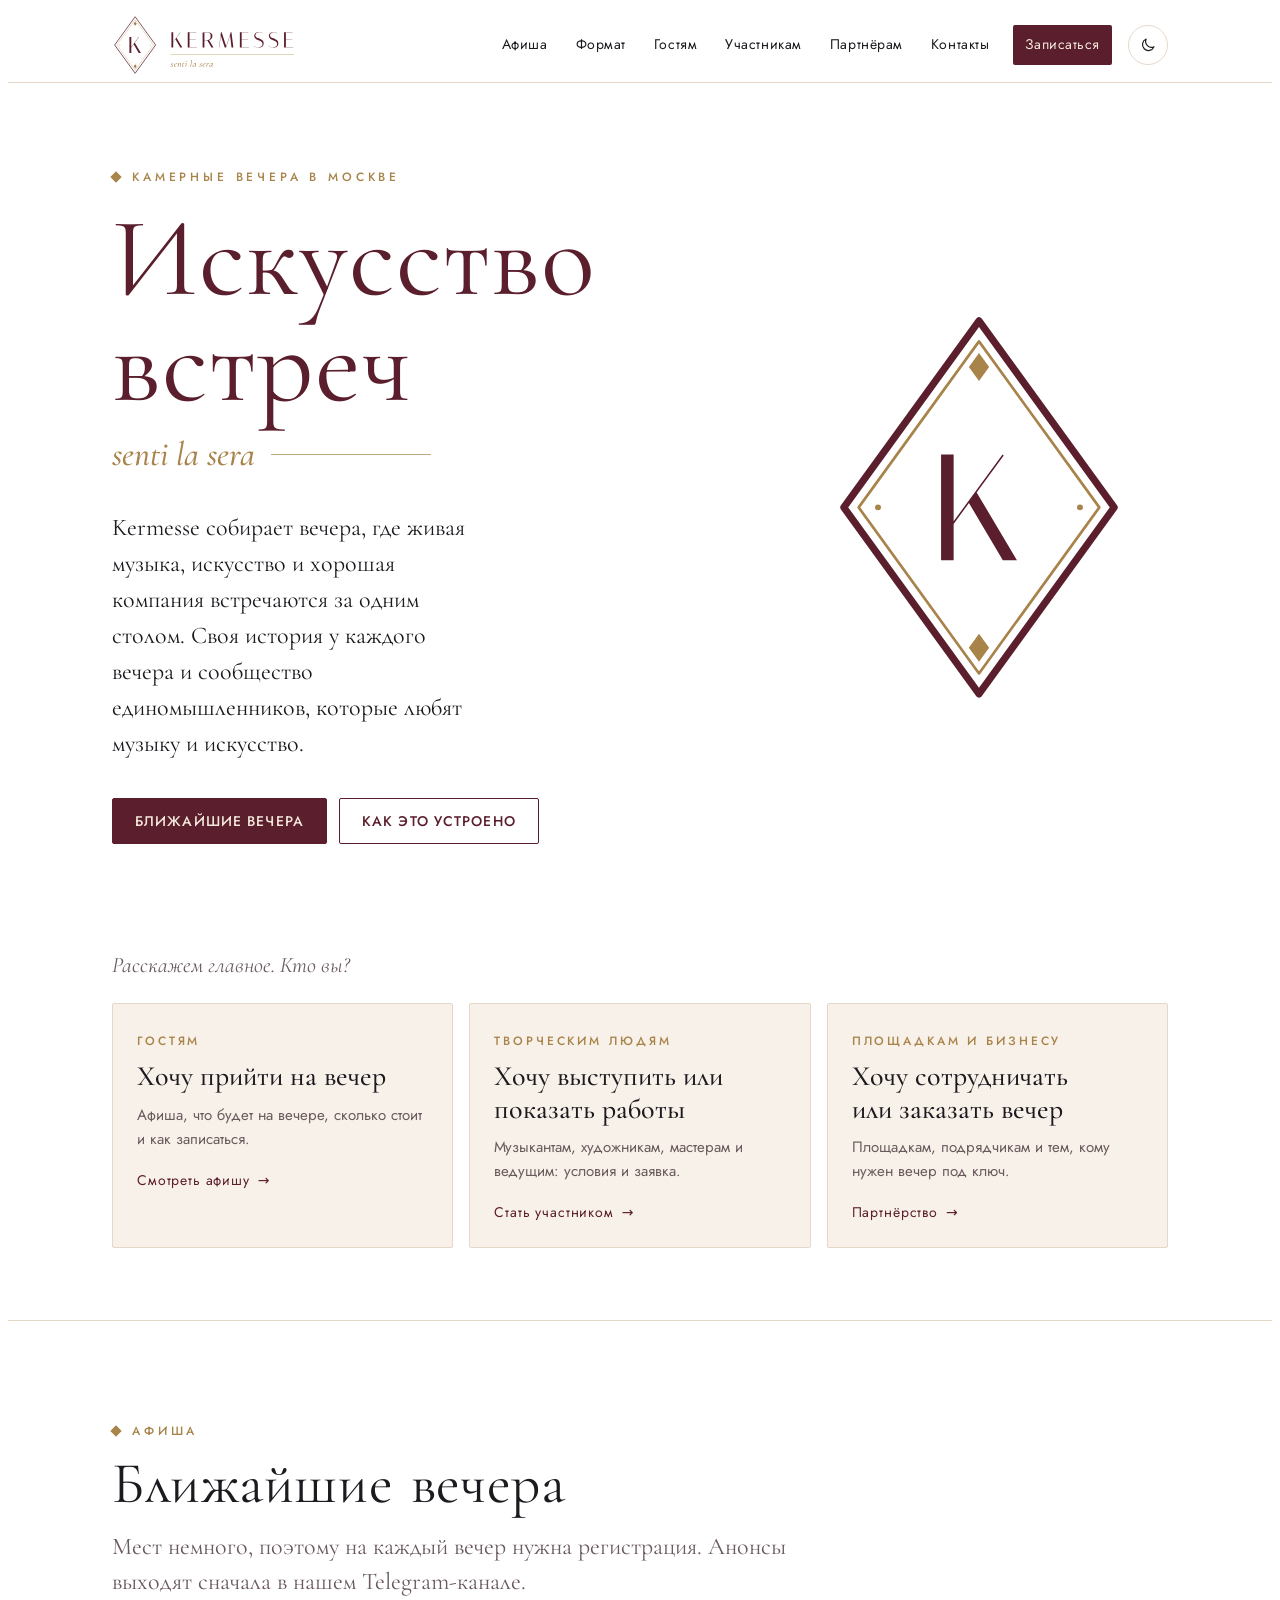
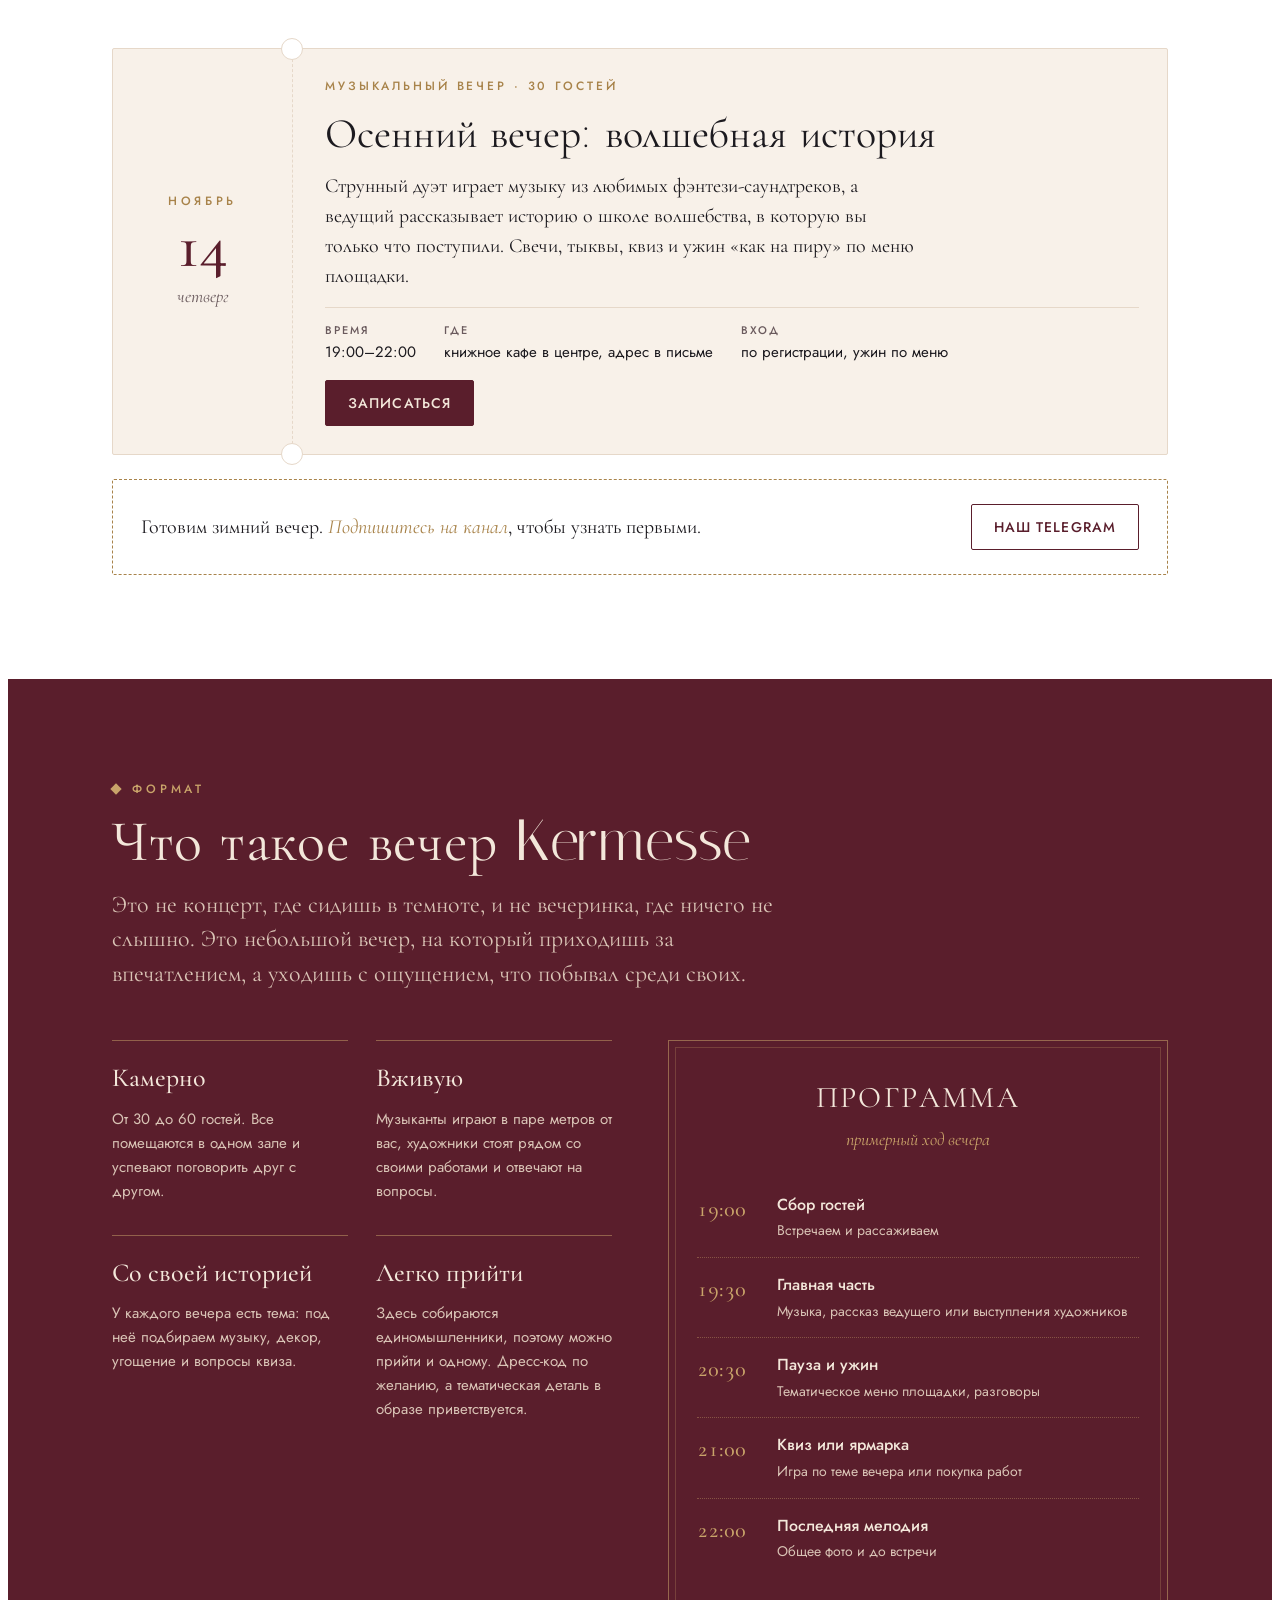
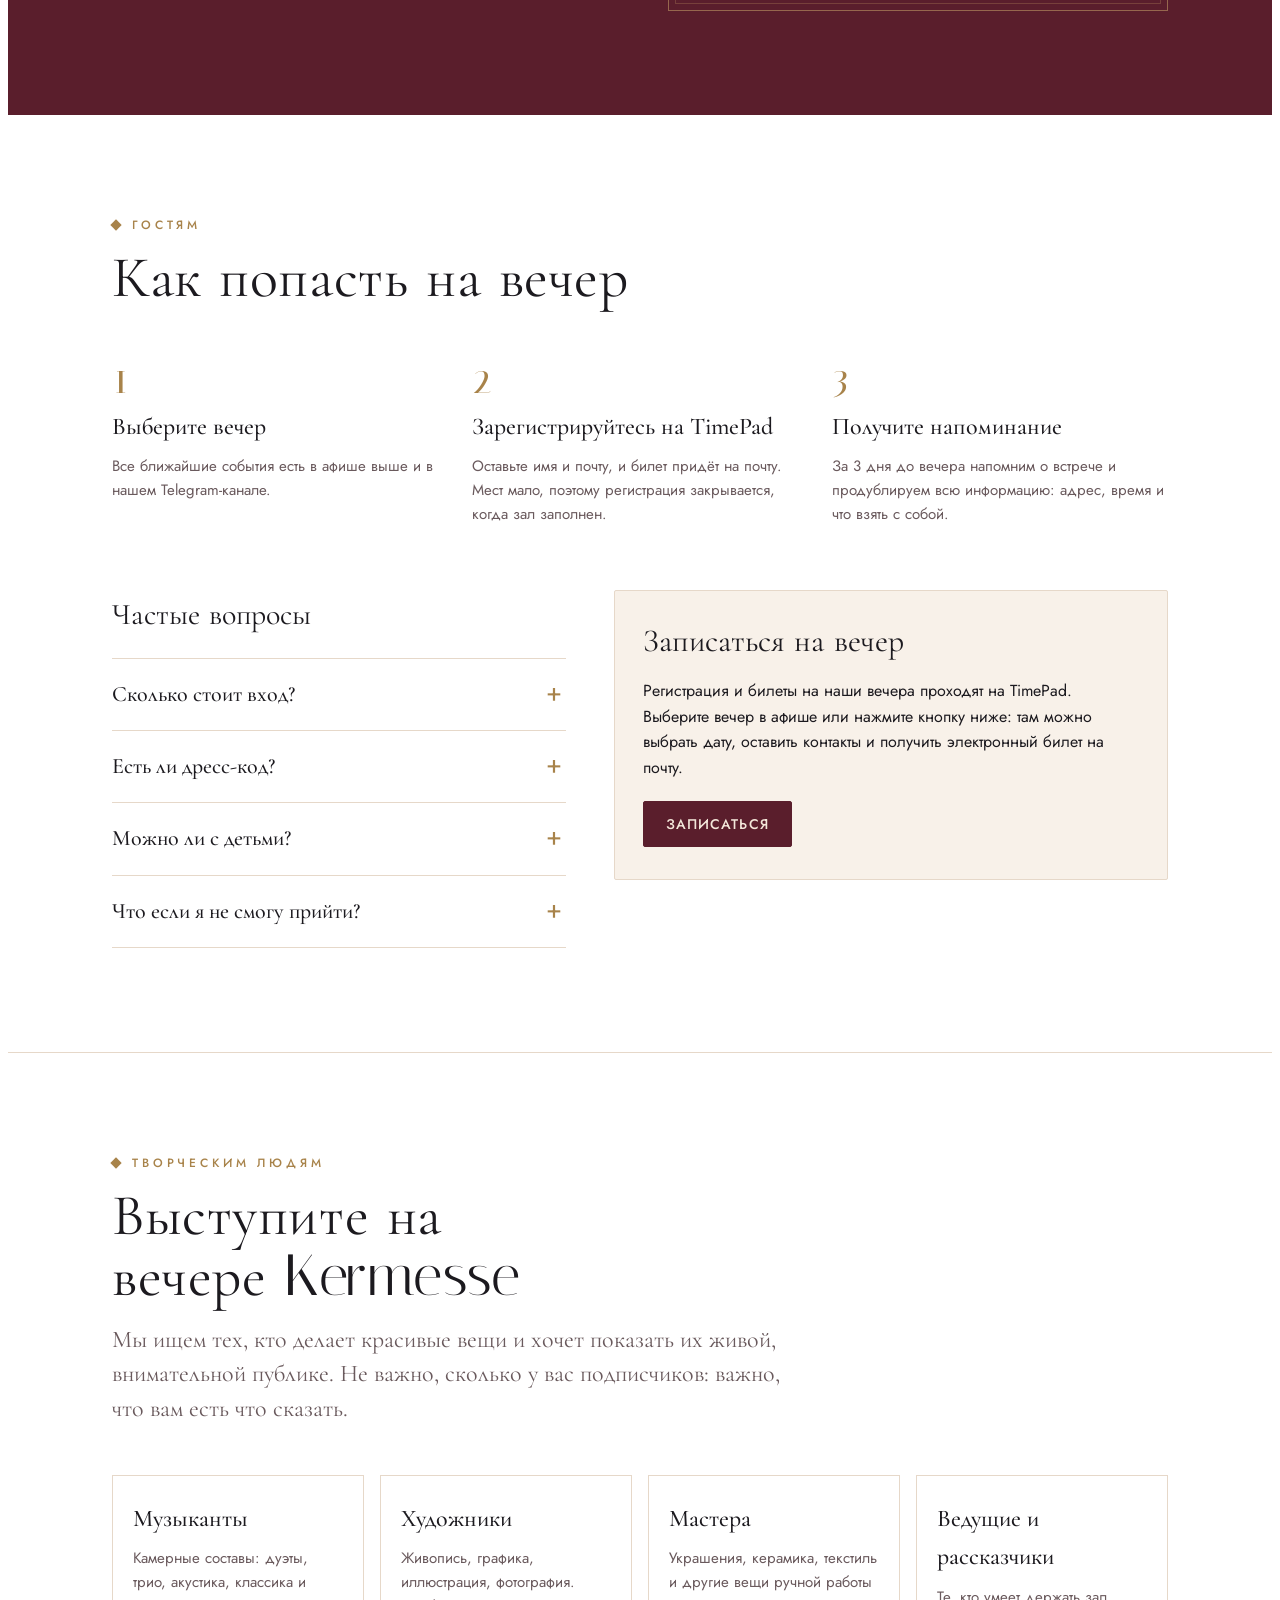
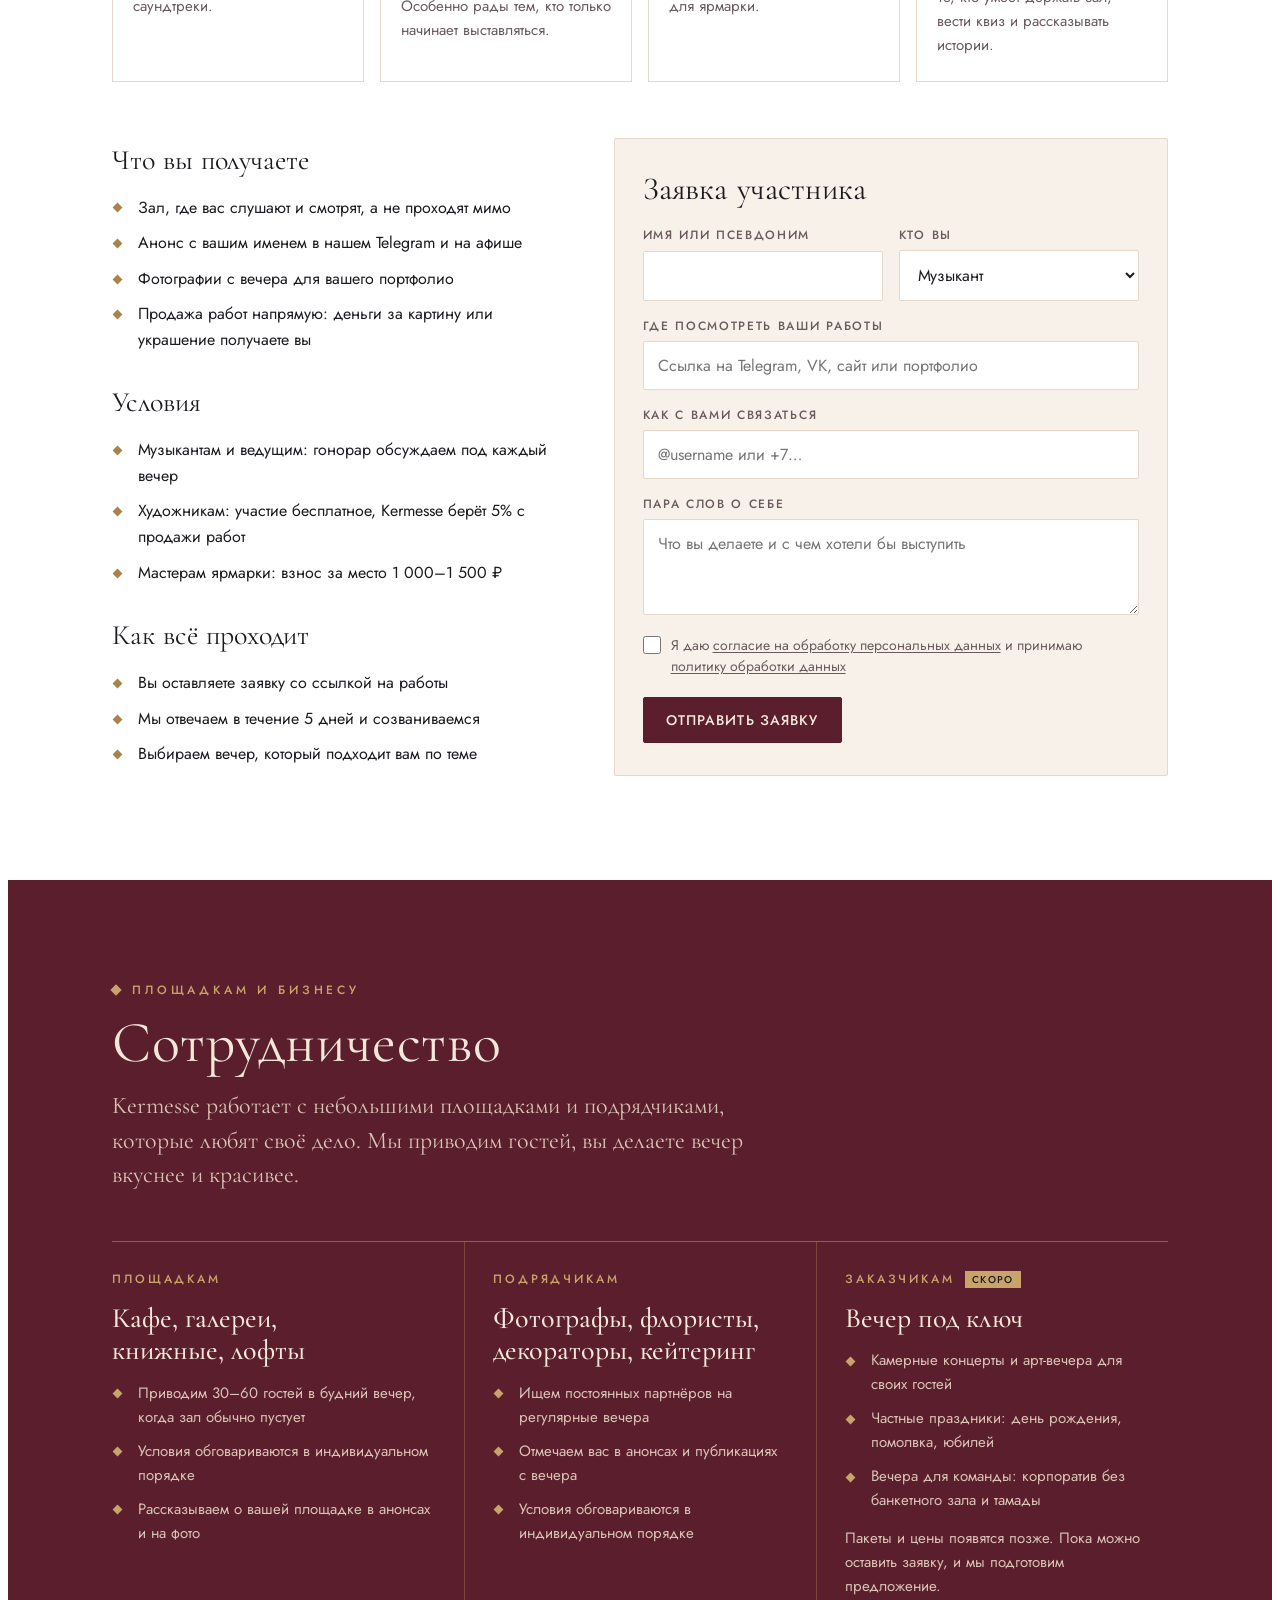
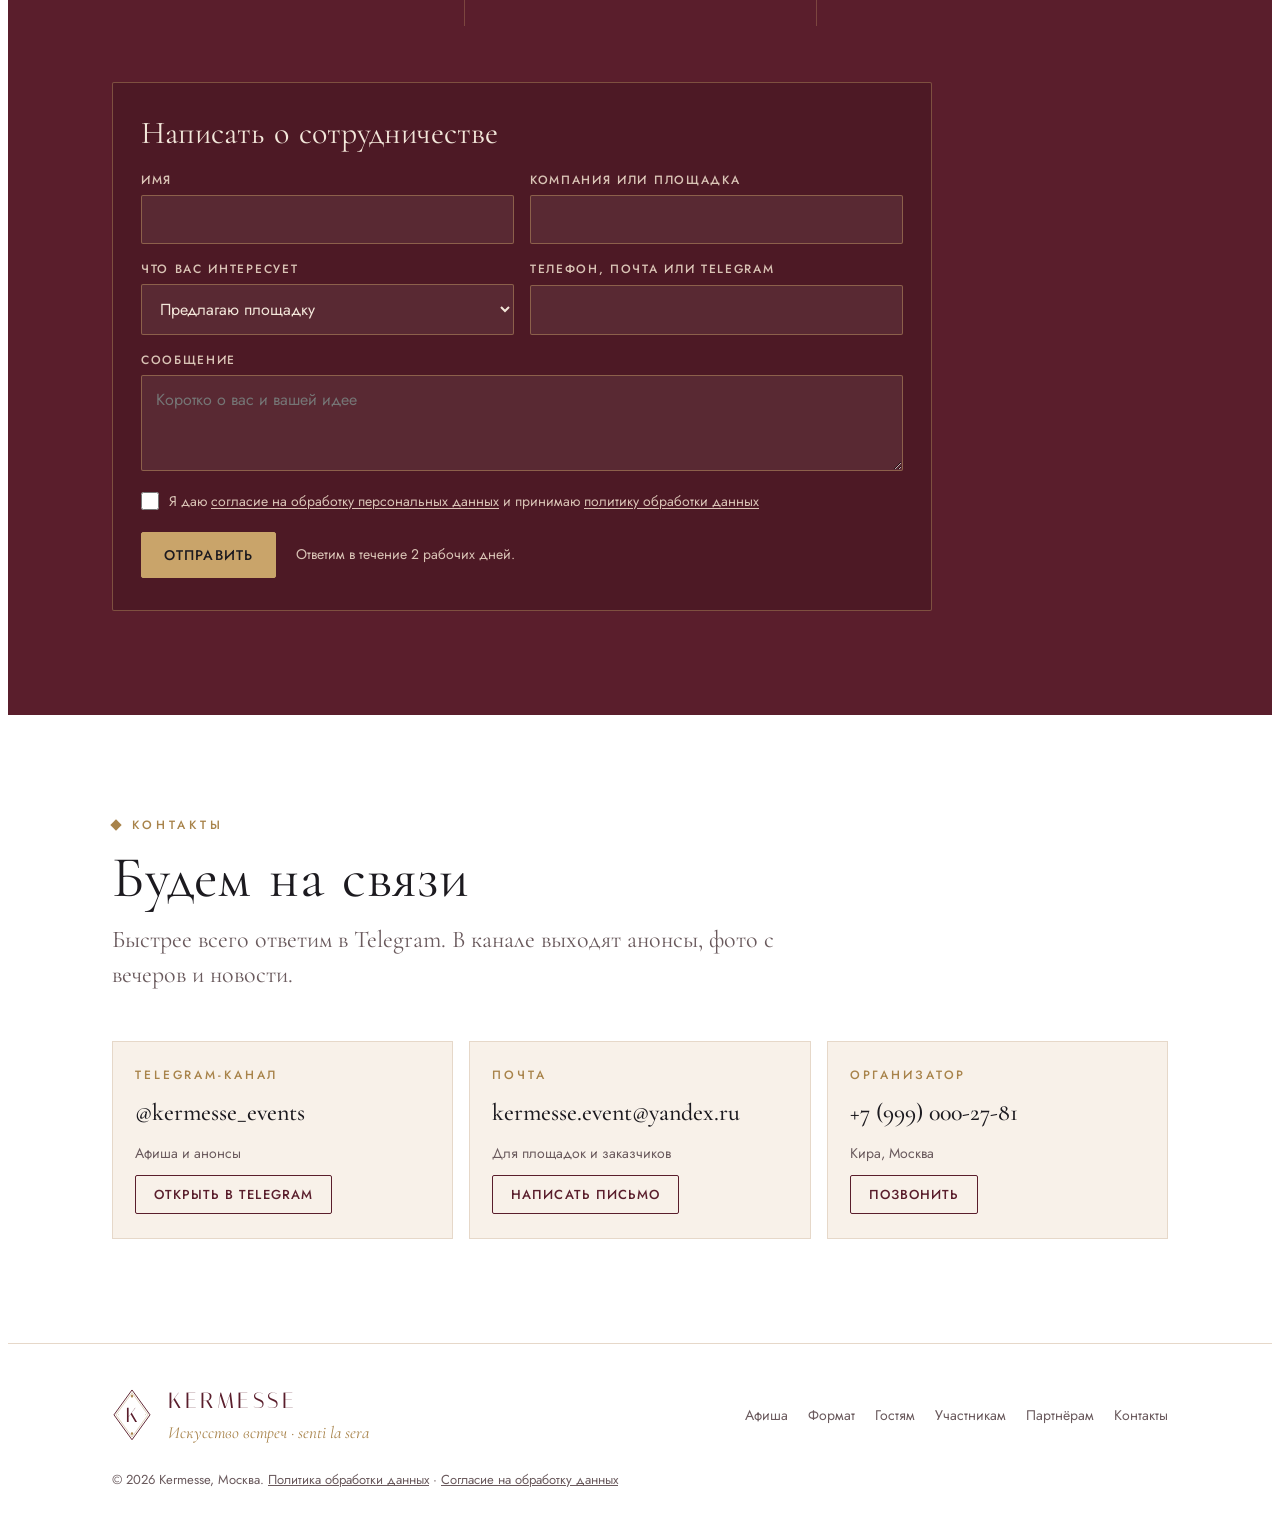
==== commit d9d86bf3: "Согласие на обработку персональных данных в формах, политика и текст согласия Co-Authored-By: Claude" ====
--- a/index.html
+++ b/index.html
@@ -314,6 +314,11 @@
 .field textarea { min-height: 96px; resize: vertical; }
 .field input:focus, .field select:focus, .field textarea:focus { outline: 2px solid var(--focus); outline-offset: 0; border-color: transparent; }
 .form-done { font-family: var(--f-serif); font-size: 19px; padding: 14px 16px; border: 1px dashed var(--gold); }
+.consent { display: flex; gap: 10px; align-items: flex-start; font-size: 14px; line-height: 1.5; color: var(--muted); cursor: pointer; }
+.band .consent { color: var(--band-muted); }
+.consent input { width: 18px; height: 18px; margin: 1px 0 0; flex: none; accent-color: var(--gold); }
+.band .consent input { accent-color: var(--band-gold); }
+.consent a { color: inherit; text-underline-offset: 2px; }
 .hp { position: absolute; left: -9999px; width: 1px; height: 1px; opacity: 0; }
 .form-row { display: flex; flex-wrap: wrap; gap: 12px 20px; align-items: center; }
 
@@ -658,6 +663,10 @@
               <textarea id="a-msg" name="msg" placeholder="Что вы делаете и с чем хотели бы выступить"></textarea>
             </div>
           </div>
+          <label class="consent">
+            <input type="checkbox" name="consent" value="да">
+            <span>Я даю <a href="soglasie.html" target="_blank">согласие на обработку персональных данных</a> и принимаю <a href="privacy.html" target="_blank">политику обработки данных</a></span>
+          </label>
           <div class="form-row">
             <button class="btn" type="submit">Отправить заявку</button>
           </div>
@@ -734,6 +743,10 @@
             <textarea id="p-msg" name="msg" placeholder="Коротко о вас и вашей идее"></textarea>
           </div>
         </div>
+        <label class="consent">
+          <input type="checkbox" name="consent" value="да">
+          <span>Я даю <a href="soglasie.html" target="_blank">согласие на обработку персональных данных</a> и принимаю <a href="privacy.html" target="_blank">политику обработки данных</a></span>
+        </label>
         <div class="form-row">
           <button class="btn" type="submit">Отправить</button>
           <span class="note">Ответим в течение 2 рабочих дней.</span>
@@ -787,7 +800,7 @@
     <nav aria-label="Разделы в подвале">
       <a href="#vechera">Афиша</a><a href="#format">Формат</a><a href="#gostyam">Гостям</a><a href="#uchastnikam">Участникам</a><a href="#partneram">Партнёрам</a><a href="#kontakty">Контакты</a>
     </nav>
-    <small>© 2026 Kermesse, Москва.</small>
+    <small>© 2026 Kermesse, Москва. <a href="privacy.html">Политика обработки данных</a> · <a href="soglasie.html">Согласие на обработку данных</a></small>
   </div>
 </footer>
 
@@ -813,7 +826,7 @@
 
 
   // Адрес скрипта Google Apps Script, который пересылает заявки в Telegram.
-  var FORM_URL = 'https://script.google.com/macros/s/AKfycbz20WqaKkWXClCT_IqG9PqHrvClVQhSTlc1BbZXgzFQS54KegqPjVBGed840m83zEAmTw/exec';
+  var FORM_URL = 'https://script.google.com/macros/s/AKfycbwcUKLu5S8RFceiTeOoa7ljhOy8xSo9k4m_hSrd4odWmhykYp3rAr3djK9CTadfwUY-pw/exec';
   var messages = {
     artist: 'Спасибо за заявку! Мы посмотрим ваши работы и ответим в течение 5 дней.',
     partner: 'Спасибо! Мы ответим в течение 2 рабочих дней.'
@@ -828,6 +841,7 @@
       var data = { form: f.getAttribute('data-form') };
       new FormData(f).forEach(function (v, k) { data[k] = v; });
       if (!data.name || !data.contact) { show('Пожалуйста, укажите имя и контакт для связи.'); return; }
+      if (!f.querySelector('[name="consent"]').checked) { show('Чтобы отправить заявку, отметьте согласие на обработку персональных данных.'); return; }
       if (!FORM_URL) { show(fallback); return; }
       btn.disabled = true;
       fetch(FORM_URL, { method: 'POST', headers: { 'Content-Type': 'text/plain' }, body: JSON.stringify(data) })
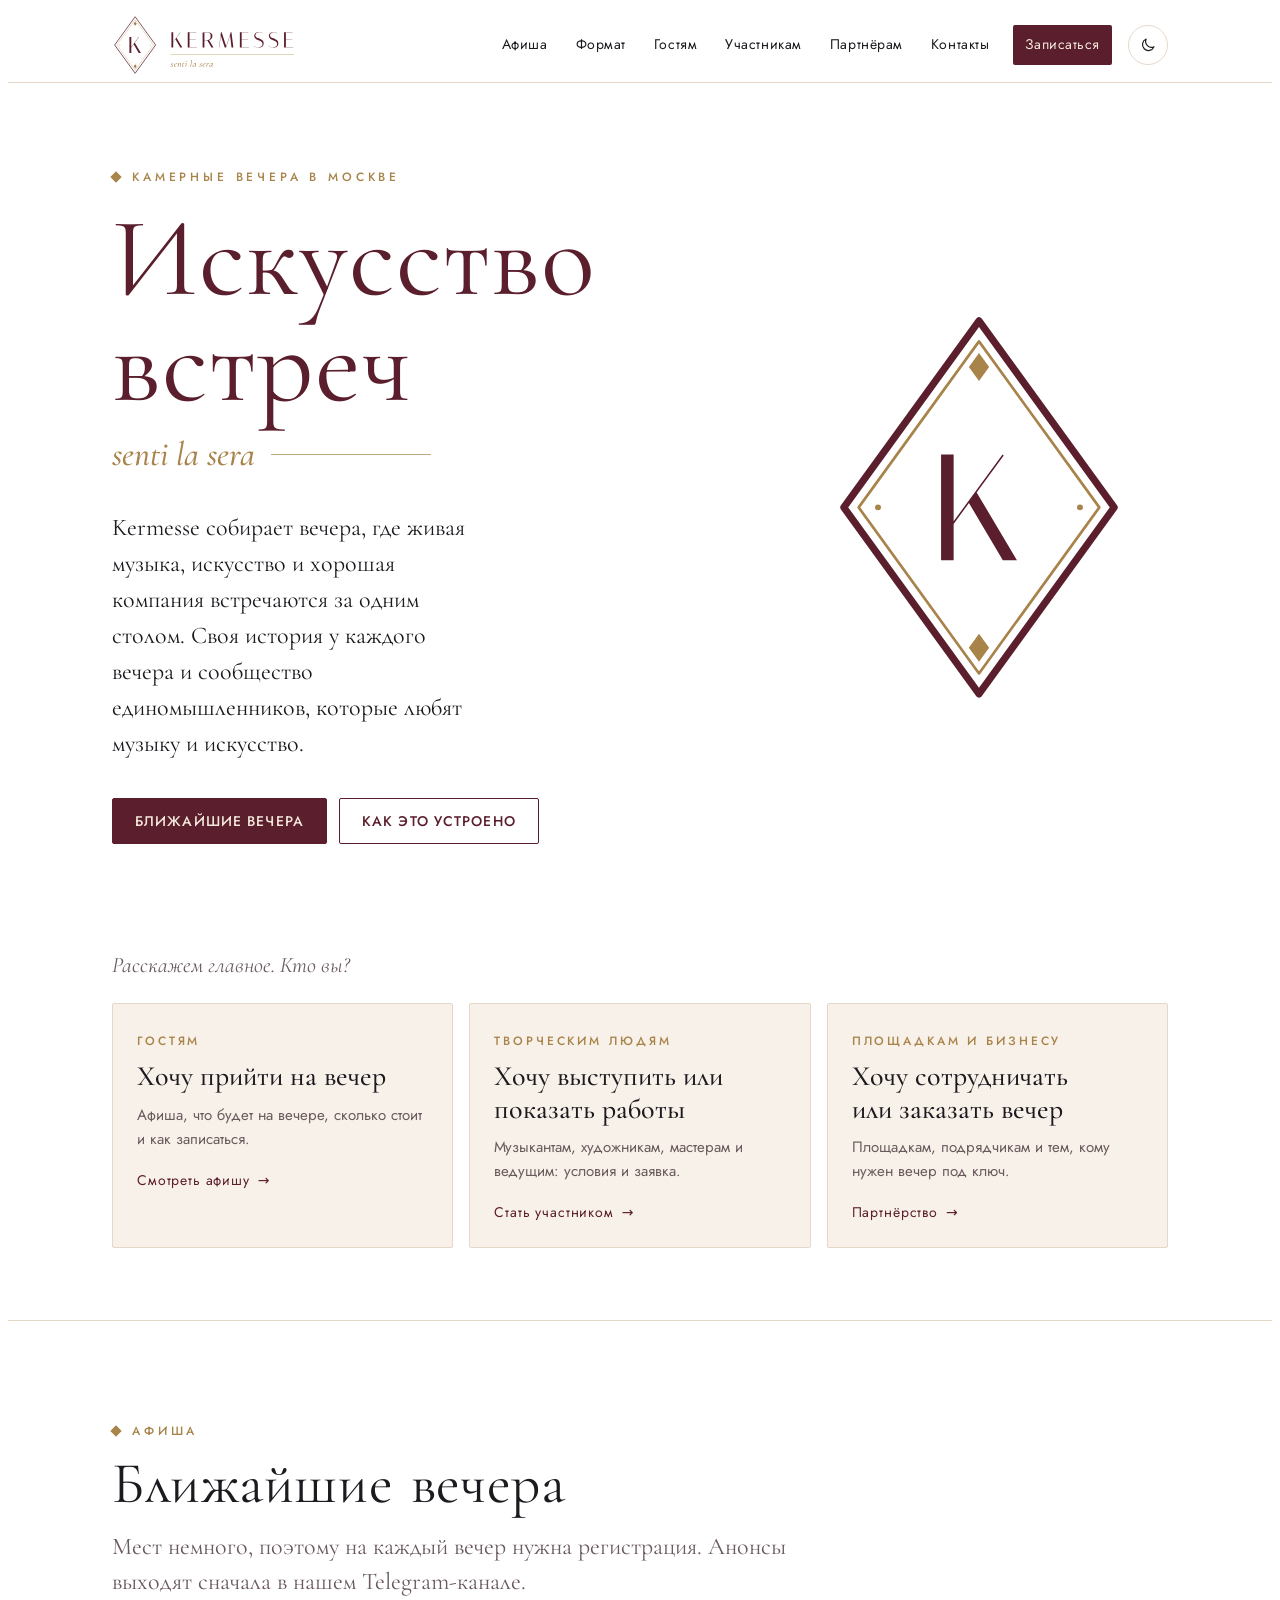
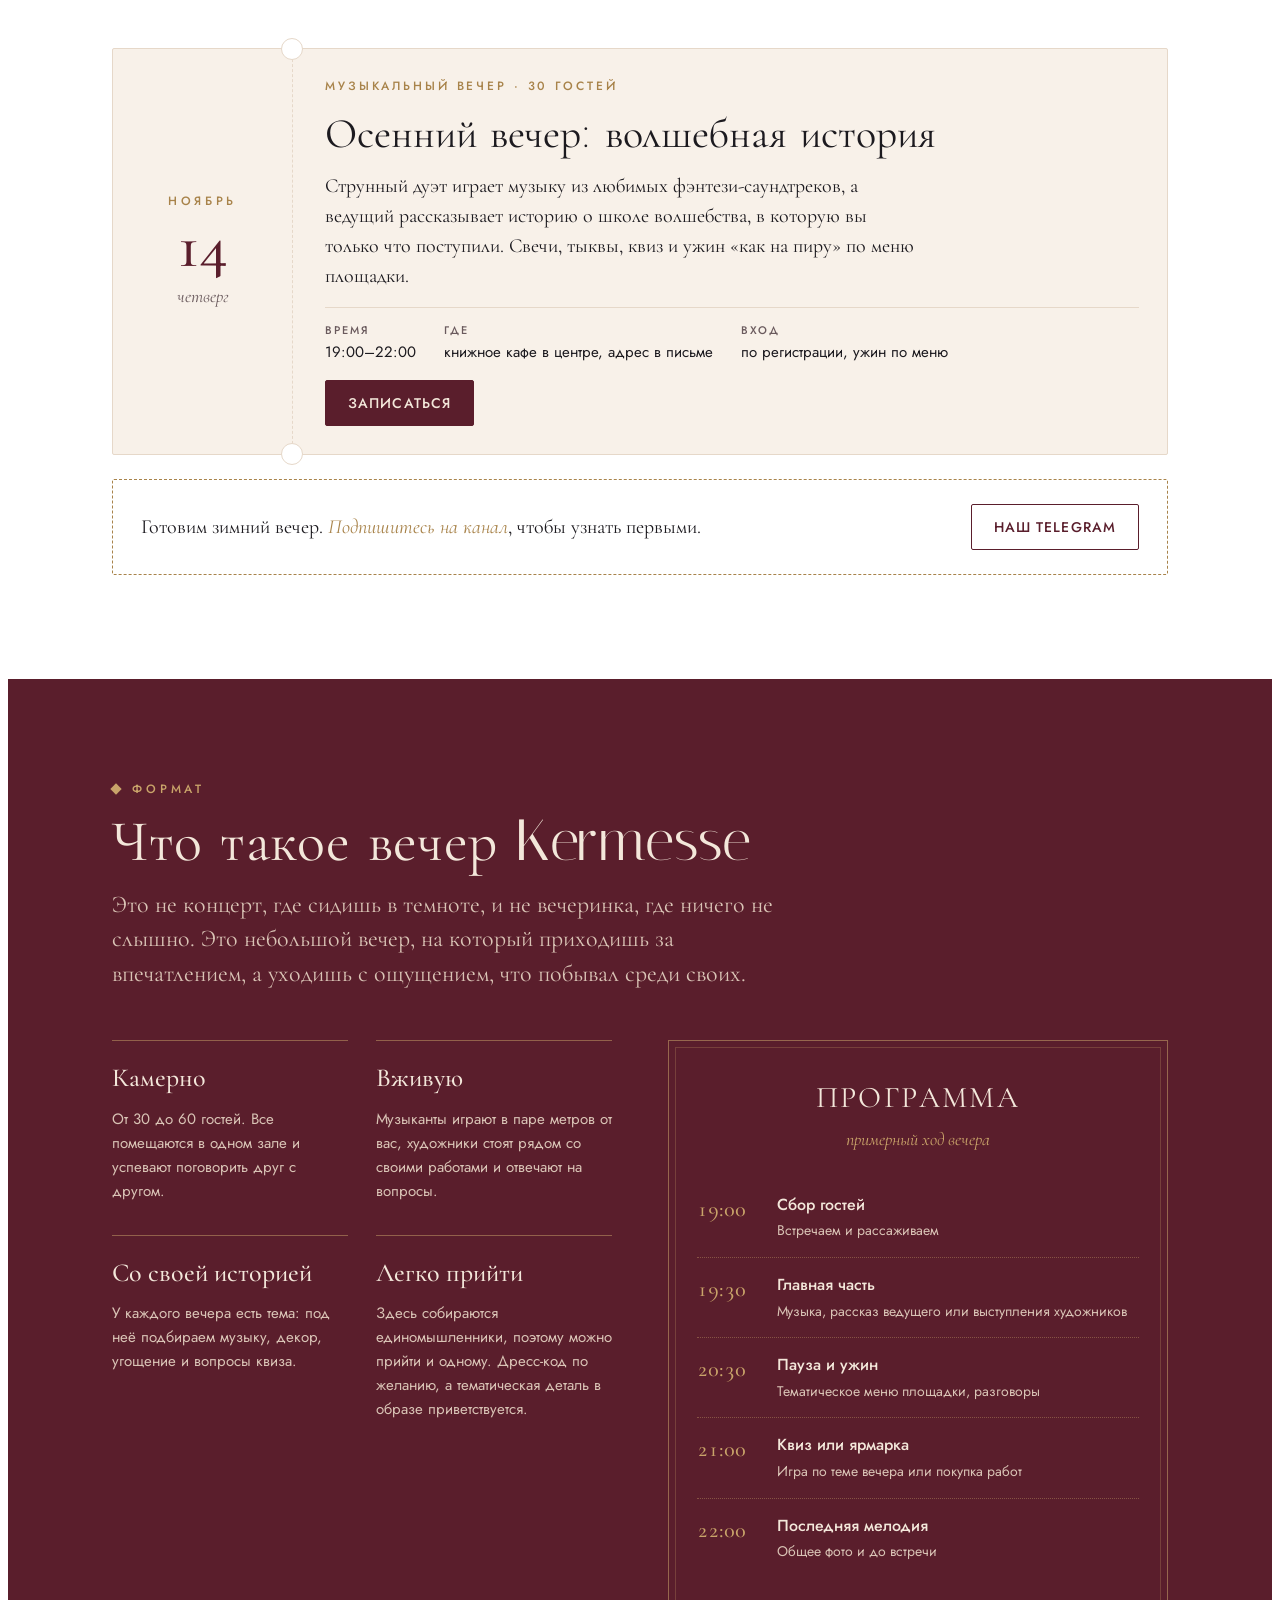
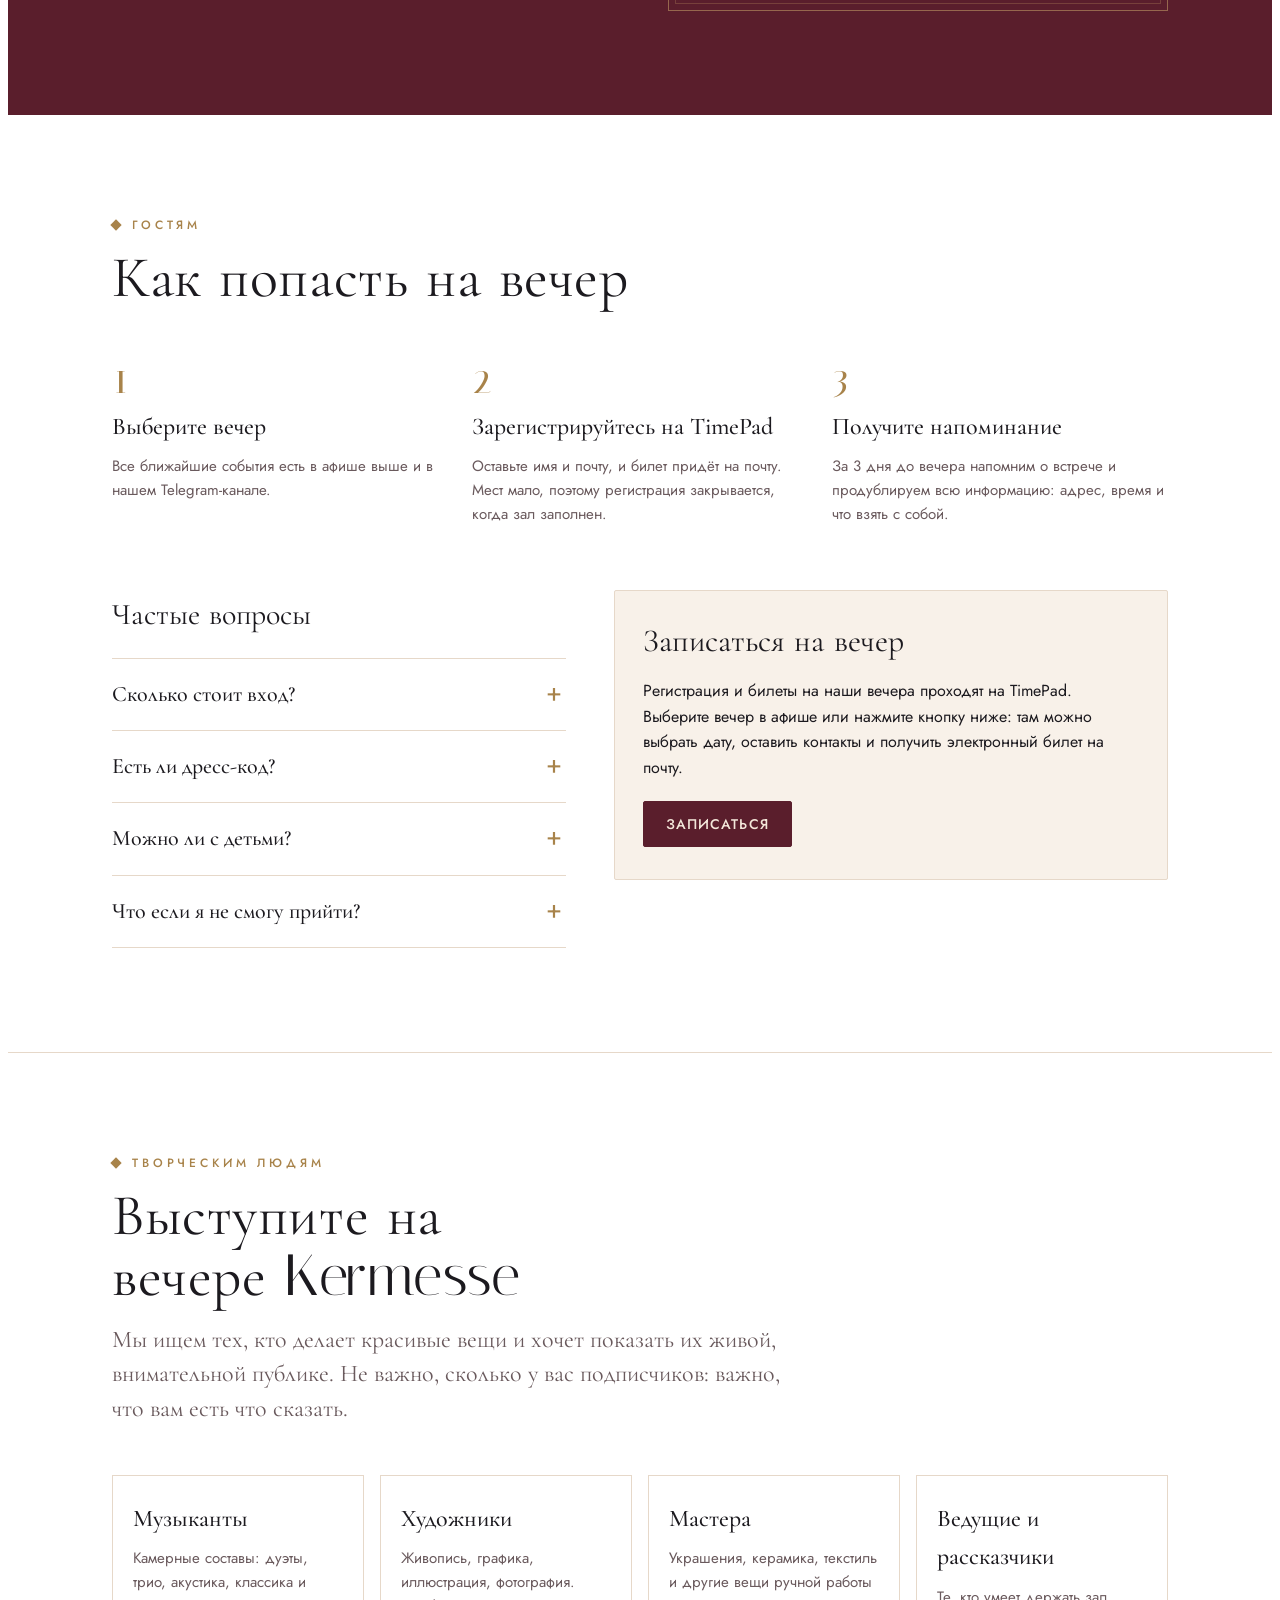
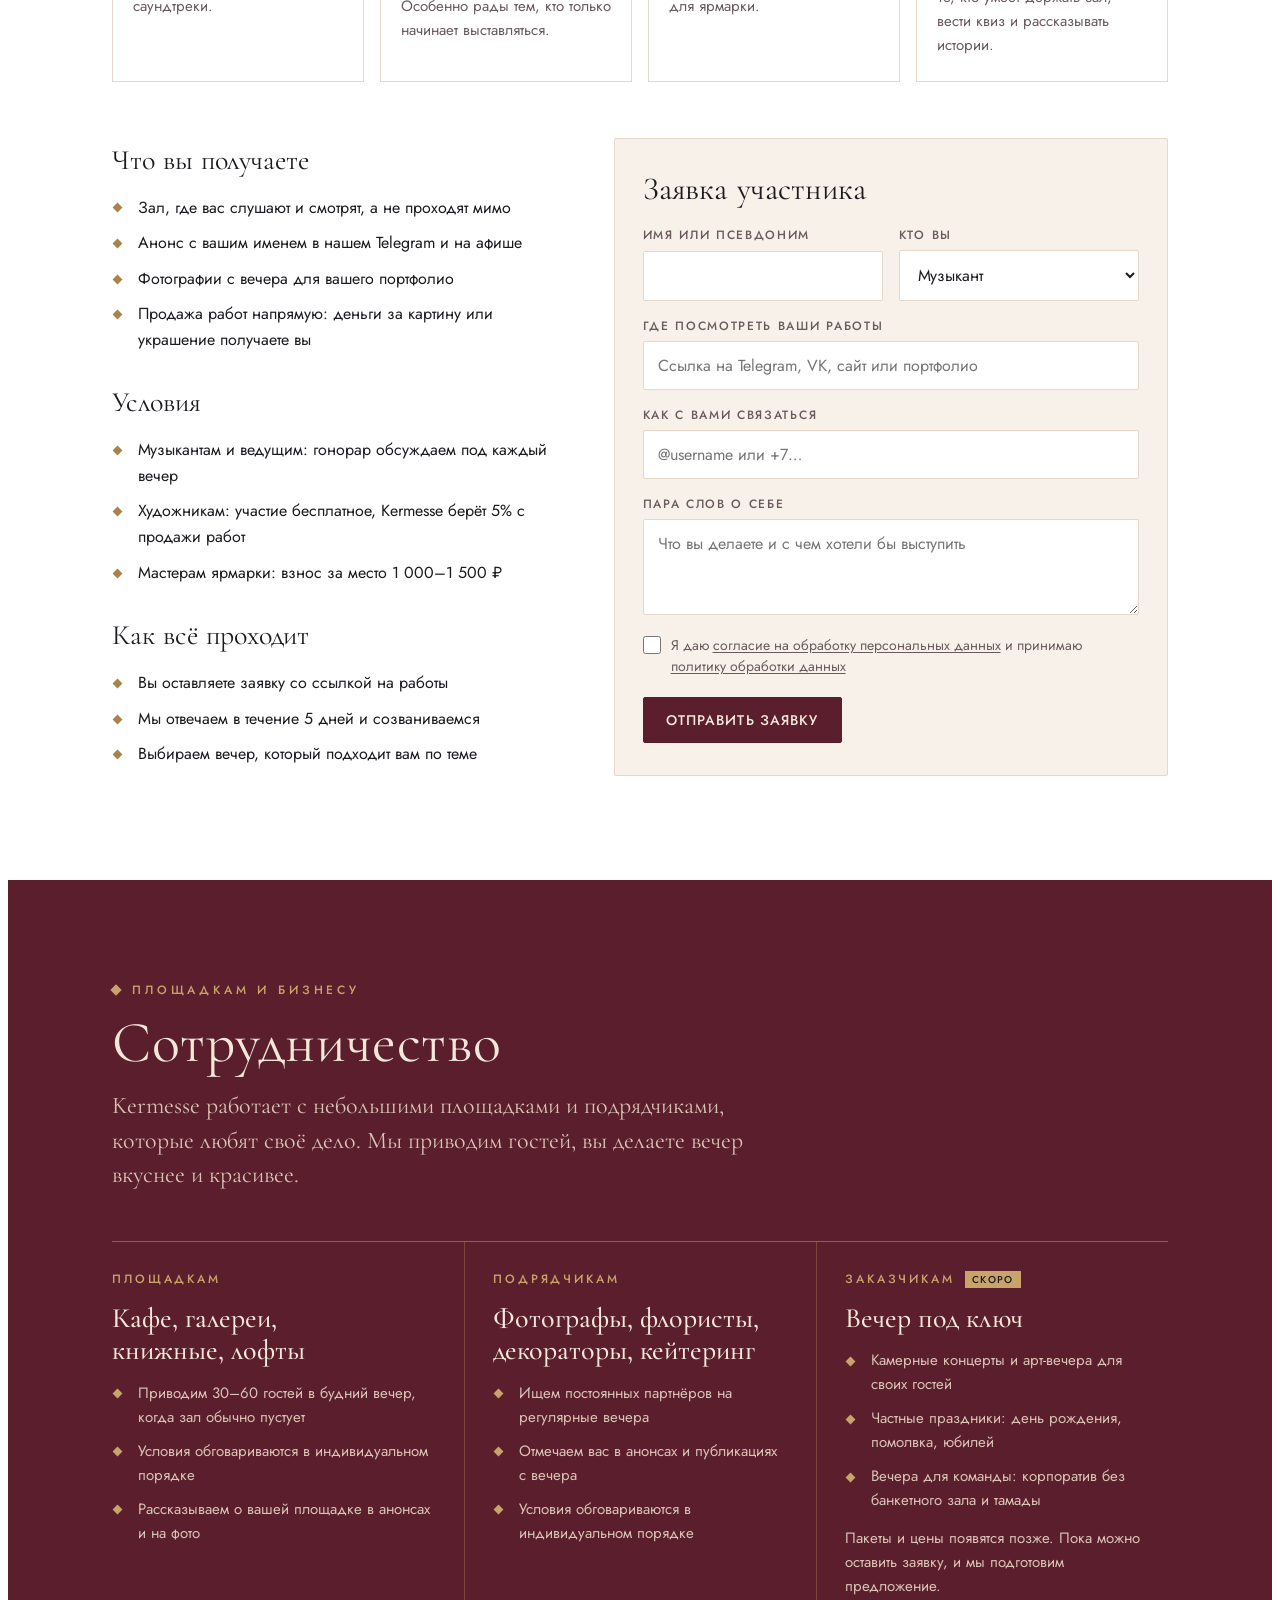
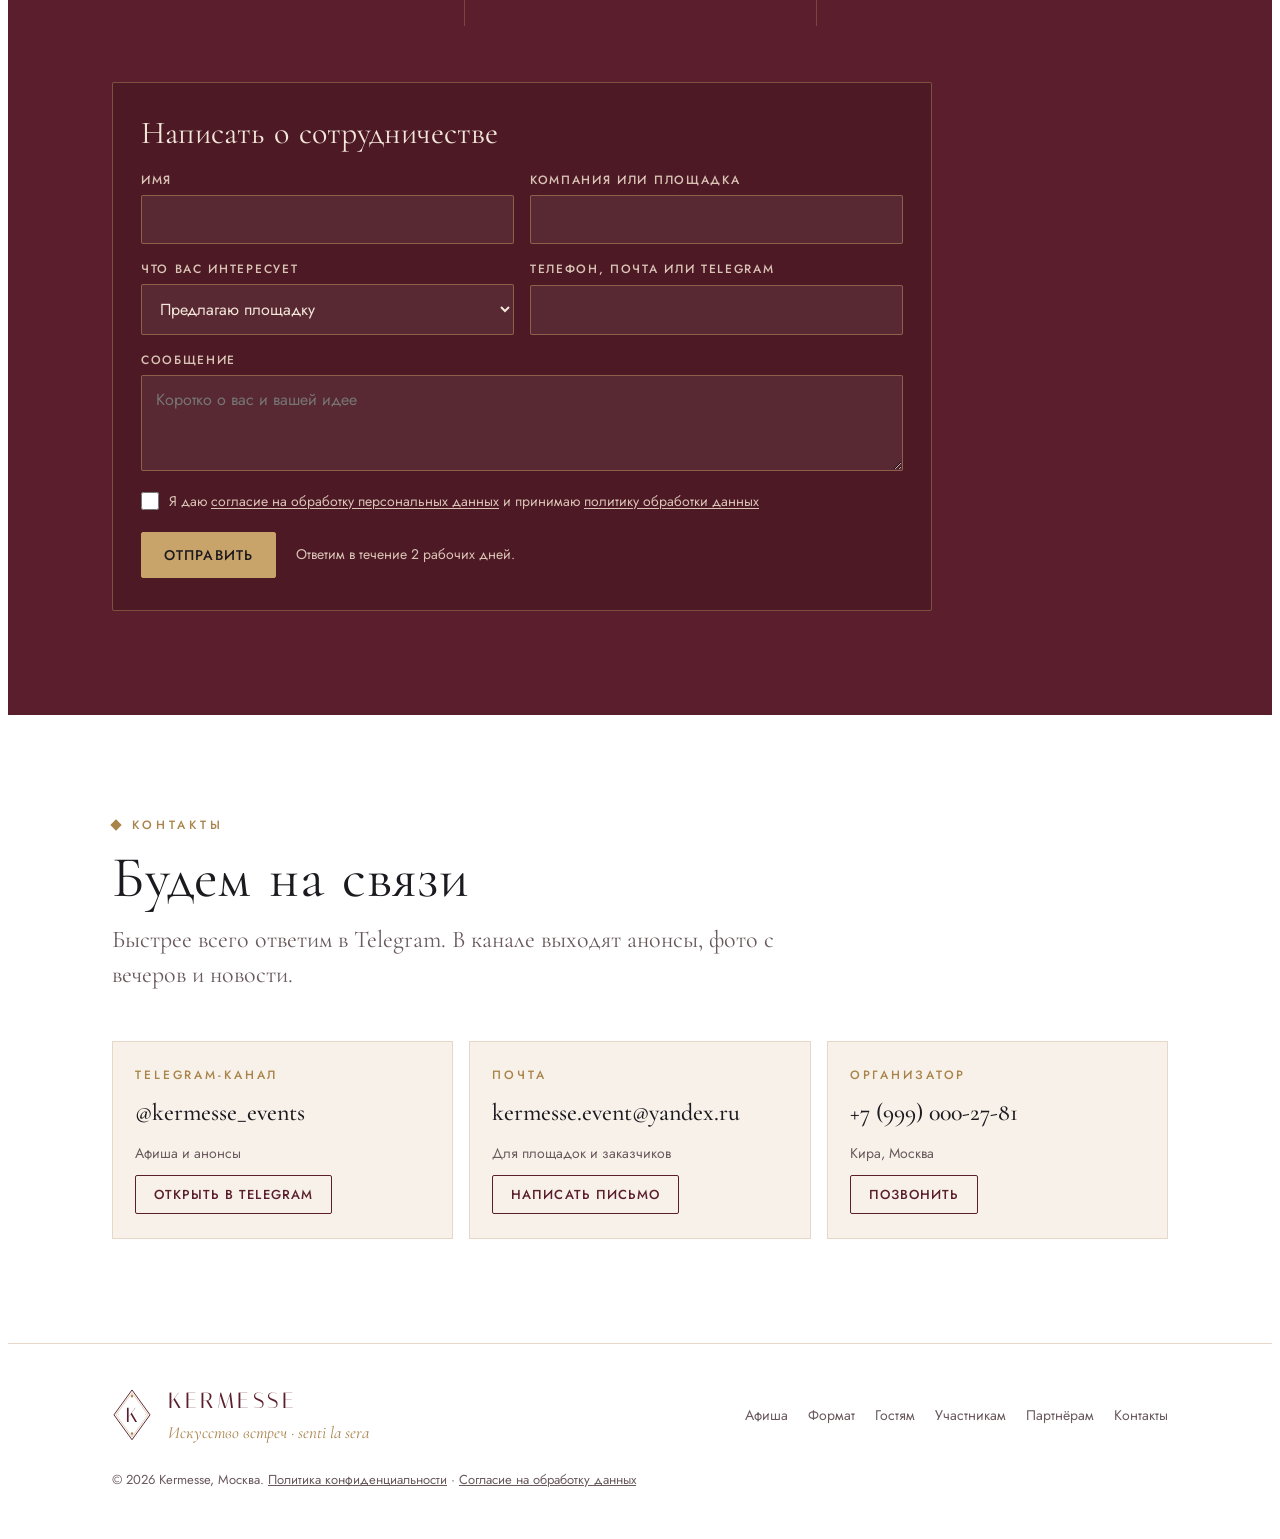
==== commit 151c8996: "Политика: основные понятия, темы писем для уточнения и отзыва Co-Authored-By: Claude Opus 5.5 (1M co" ====
--- a/index.html
+++ b/index.html
@@ -800,7 +800,7 @@
     <nav aria-label="Разделы в подвале">
       <a href="#vechera">Афиша</a><a href="#format">Формат</a><a href="#gostyam">Гостям</a><a href="#uchastnikam">Участникам</a><a href="#partneram">Партнёрам</a><a href="#kontakty">Контакты</a>
     </nav>
-    <small>© 2026 Kermesse, Москва. <a href="privacy.html">Политика обработки данных</a> · <a href="soglasie.html">Согласие на обработку данных</a></small>
+    <small>© 2026 Kermesse, Москва. <a href="privacy.html">Политика конфиденциальности</a> · <a href="soglasie.html">Согласие на обработку данных</a></small>
   </div>
 </footer>
 
